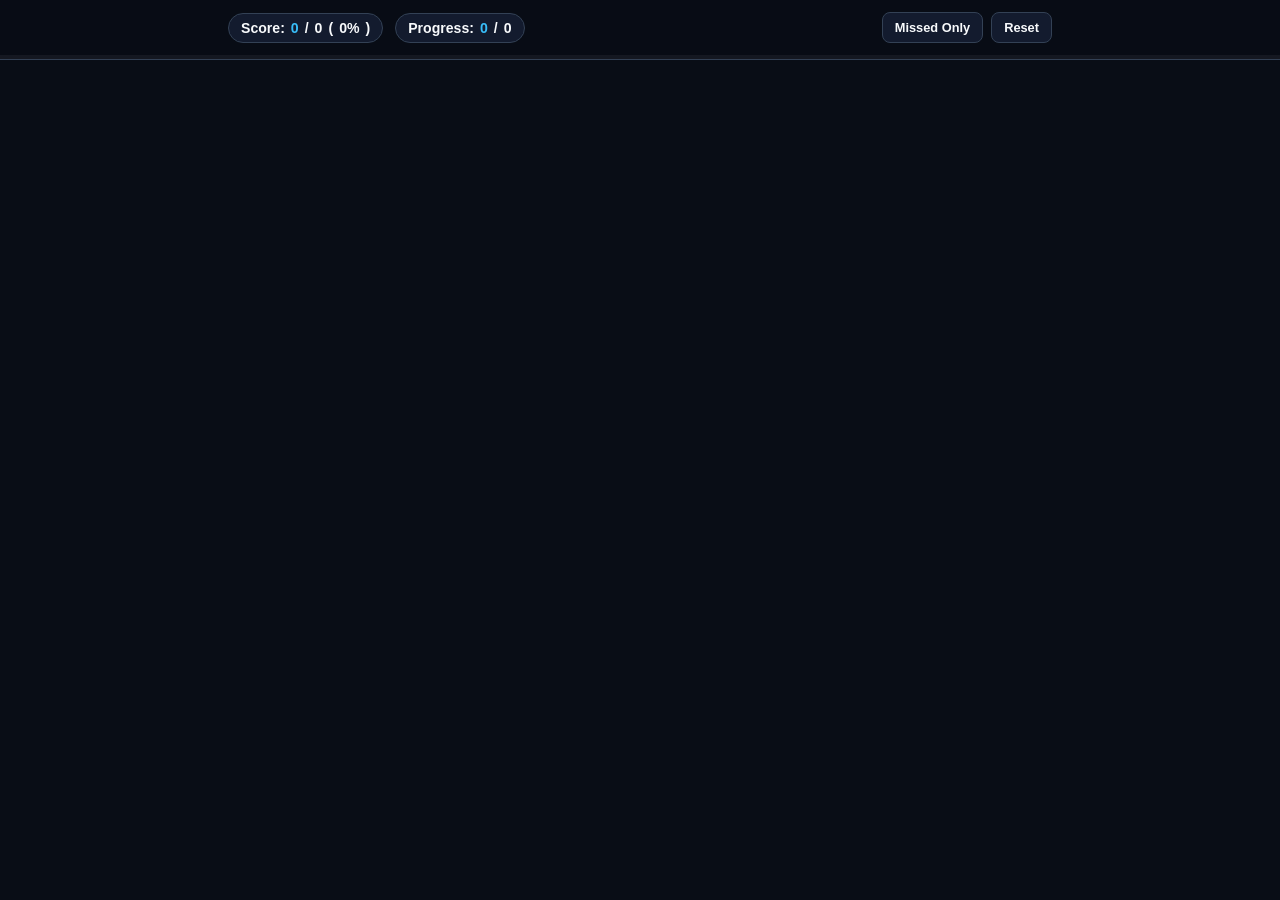
==== index.html @ 22bbb25d "Rename ClaudeArchF.html to index.html" ====
<!DOCTYPE html>
<html lang="en">
<head>
  <meta charset="UTF-8" />
  <meta name="viewport" content="width=device-width, initial-scale=1.0, maximum-scale=1.0, user-scalable=no" />
  <title>Salesforce Certified Platform Developer II - Practice Assessment</title>
  <style>
    :root {
      --bg-main: #090d16;
      --bg-card: #131b2e;
      --bg-card-hover: #17223b;
      --border-color: #334155;
      --text-main: #f8fafc;
      --text-muted: #94a3b8;
      --brand: #38bdf8;
      --brand-glow: rgba(56, 189, 248, 0.2);
      --success: #10b981;
      --success-bg: rgba(16, 185, 129, 0.15);
      --error: #f43f5e;
      --error-bg: rgba(244, 63, 94, 0.15);
      --code-bg: #0b1120;
      --hud-bg: rgba(9, 13, 22, 0.88);
    }

    * {
      box-sizing: border-box;
      margin: 0;
      padding: 0;
      font-family: -apple-system, BlinkMacSystemFont, "Segoe UI", Roboto, Helvetica, Arial, sans-serif;
      -webkit-tap-highlight-color: transparent;
    }

    body {
      background-color: var(--bg-main);
      color: var(--text-main);
      padding-top: 86px;
      padding-bottom: 60px;
      min-height: 100vh;
      display: flex;
      flex-direction: column;
      align-items: center;
    }

    /* Sticky HUD Header */
    .hud-header {
      position: fixed;
      top: 0;
      left: 0;
      width: 100%;
      background: var(--hud-bg);
      backdrop-filter: blur(14px);
      -webkit-backdrop-filter: blur(14px);
      border-bottom: 1px solid var(--border-color);
      z-index: 1000;
      display: flex;
      flex-direction: column;
      align-items: center;
    }

    .hud-container {
      width: 100%;
      max-width: 860px;
      padding: 12px 18px;
      display: flex;
      justify-content: space-between;
      align-items: center;
      gap: 12px;
    }

    .hud-stats {
      display: flex;
      align-items: center;
      gap: 12px;
      font-size: 0.88rem;
      font-weight: 600;
    }

    .hud-pill {
      background: var(--bg-card);
      border: 1px solid var(--border-color);
      padding: 6px 12px;
      border-radius: 20px;
      display: inline-flex;
      align-items: center;
      gap: 6px;
    }

    .hud-pill span.num {
      color: var(--brand);
    }

    .hud-actions {
      display: flex;
      align-items: center;
      gap: 8px;
    }

    .btn-hud {
      background: var(--bg-card);
      color: var(--text-main);
      border: 1px solid var(--border-color);
      border-radius: 8px;
      padding: 7px 12px;
      font-size: 0.8rem;
      font-weight: 600;
      cursor: pointer;
      transition: all 0.2s ease;
    }

    .btn-hud:hover {
      border-color: var(--brand);
      color: var(--brand);
    }

    .btn-hud.active {
      background: var(--brand);
      color: #090d16;
      border-color: var(--brand);
    }

    .progress-bar-container {
      width: 100%;
      height: 4px;
      background: rgba(255, 255, 255, 0.05);
    }

    .progress-bar {
      height: 100%;
      width: 0%;
      background: linear-gradient(90deg, var(--brand), var(--success));
      transition: width 0.3s ease;
    }

    /* Container */
    .quiz-container {
      width: 100%;
      max-width: 860px;
      padding: 0 16px;
      display: flex;
      flex-direction: column;
      gap: 20px;
      margin-top: 10px;
    }

    /* Cards */
    .question-card {
      background-color: var(--bg-card);
      border: 1px solid var(--border-color);
      border-radius: 12px;
      padding: 22px;
      display: flex;
      flex-direction: column;
      gap: 16px;
      transition: border-color 0.2s ease;
    }

    .question-card.answered {
      border-color: #23354d;
    }

    .card-header {
      display: flex;
      justify-content: space-between;
      align-items: baseline;
      border-bottom: 1px solid rgba(255, 255, 255, 0.06);
      padding-bottom: 10px;
    }

    .card-title {
      font-size: 1.05rem;
      font-weight: 700;
      color: var(--brand);
    }

    .badge-kind {
      font-size: 0.72rem;
      font-weight: 700;
      text-transform: uppercase;
      letter-spacing: 0.5px;
      padding: 3px 8px;
      border-radius: 4px;
      background: rgba(56, 189, 248, 0.1);
      color: var(--brand);
      border: 1px solid rgba(56, 189, 248, 0.25);
    }

    .question-text {
      font-size: 0.95rem;
      line-height: 1.6;
      color: var(--text-main);
      white-space: pre-wrap;
    }

    .options-group {
      display: flex;
      flex-direction: column;
      gap: 10px;
    }

    .option-btn {
      min-height: 52px;
      padding: 13px 16px;
      border-radius: 8px;
      border: 1px solid var(--border-color);
      background: #0f1626;
      color: var(--text-main);
      display: flex;
      align-items: flex-start;
      gap: 12px;
      text-align: left;
      font-size: 0.92rem;
      line-height: 1.45;
      cursor: pointer;
      transition: all 0.2s ease;
      user-select: none;
      white-space: pre-wrap;
    }

    .option-btn:hover:not(:disabled) {
      background: var(--bg-card-hover);
      border-color: var(--brand);
    }

    .option-btn .opt-badge {
      display: inline-flex;
      align-items: center;
      justify-content: center;
      min-width: 26px;
      height: 26px;
      border-radius: 6px;
      background: rgba(255, 255, 255, 0.08);
      font-size: 0.82rem;
      font-weight: 700;
      color: var(--text-muted);
      flex-shrink: 0;
    }

    .option-btn .opt-text {
      flex-grow: 1;
    }

    .option-btn.correct {
      background: var(--success-bg) !important;
      border-color: var(--success) !important;
      color: #ecfdf5 !important;
    }
    .option-btn.correct .opt-badge {
      background: var(--success) !important;
      color: #042f2e !important;
    }

    .option-btn.incorrect {
      background: var(--error-bg) !important;
      border-color: var(--error) !important;
      color: #fff1f2 !important;
    }
    .option-btn.incorrect .opt-badge {
      background: var(--error) !important;
      color: #4c0519 !important;
    }

    .option-btn:disabled {
      cursor: default;
    }

    .explanation-box {
      display: none;
      background: rgba(15, 23, 42, 0.7);
      border-left: 4px solid var(--brand);
      padding: 14px 16px;
      border-radius: 0 8px 8px 0;
      font-size: 0.88rem;
      line-height: 1.5;
      color: #cbd5e1;
      animation: fadeIn 0.25s ease-in-out;
    }

    .explanation-box strong {
      color: var(--brand);
      display: block;
      margin-bottom: 4px;
      font-size: 0.82rem;
      text-transform: uppercase;
      letter-spacing: 0.5px;
    }

    @keyframes fadeIn {
      from { opacity: 0; transform: translateY(-4px); }
      to { opacity: 1; transform: translateY(0); }
    }

    .btn-multi-submit {
      align-self: flex-start;
      margin-top: 4px;
      background: var(--brand);
      color: #090d16;
      font-weight: 700;
      border: none;
      padding: 10px 18px;
      border-radius: 6px;
      cursor: pointer;
      transition: opacity 0.2s ease;
    }
    .btn-multi-submit:disabled {
      opacity: 0.4;
      cursor: not-allowed;
    }

    /* Modal */
    .modal-overlay {
      position: fixed;
      inset: 0;
      background: rgba(0, 0, 0, 0.85);
      backdrop-filter: blur(8px);
      display: none;
      align-items: center;
      justify-content: center;
      padding: 16px;
      z-index: 2000;
    }
    .modal-overlay.active {
      display: flex;
    }

    .modal-box {
      background: var(--bg-card);
      border: 1px solid var(--border-color);
      border-radius: 16px;
      padding: 32px 28px;
      max-width: 480px;
      width: 100%;
      text-align: center;
      display: flex;
      flex-direction: column;
      align-items: center;
      gap: 16px;
    }

    .score-circle {
      width: 110px;
      height: 110px;
      border-radius: 50%;
      border: 4px solid var(--brand);
      display: flex;
      flex-direction: column;
      align-items: center;
      justify-content: center;
      font-size: 1.8rem;
      font-weight: 800;
      color: var(--text-main);
    }
    .score-circle small {
      font-size: 0.8rem;
      color: var(--text-muted);
    }

    .modal-actions {
      display: flex;
      gap: 12px;
      width: 100%;
      margin-top: 10px;
    }
    .btn-primary {
      flex: 1;
      padding: 12px;
      background: var(--brand);
      color: #090d16;
      font-weight: 700;
      border-radius: 8px;
      border: none;
      cursor: pointer;
    }
    .btn-secondary {
      flex: 1;
      padding: 12px;
      background: #0f172a;
      color: var(--text-main);
      border: 1px solid var(--border-color);
      font-weight: 600;
      border-radius: 8px;
      cursor: pointer;
    }
  </style>
</head>
<body>

  <header class="hud-header">
    <div class="hud-container">
      <div class="hud-stats">
        <div class="hud-pill">Score: <span id="hud-score" class="num">0</span> / <span id="hud-attempted">0</span> (<span id="hud-pct">0%</span>)</div>
        <div class="hud-pill">Progress: <span id="hud-answered" class="num">0</span> / <span id="hud-total">0</span></div>
      </div>
      <div class="hud-actions">
        <button class="btn-hud" id="btn-filter-missed">Missed Only</button>
        <button class="btn-hud" id="btn-reset">Reset</button>
      </div>
    </div>
    <div class="progress-bar-container">
      <div class="progress-bar" id="hud-progress-bar"></div>
    </div>
  </header>

  <main class="quiz-container" id="quiz-mount"></main>

  <div class="modal-overlay" id="scorecard-modal">
    <div class="modal-box">
      <h2 style="font-size: 1.4rem;">Assessment Completed!</h2>
      <div class="score-circle">
        <span id="modal-score-pct">0%</span>
        <small id="modal-score-ratio">0/0</small>
      </div>
      <p id="modal-feedback" style="color: var(--text-muted); font-size: 0.95rem;"></p>
      <div class="modal-actions">
        <button class="btn-secondary" id="modal-btn-review">Review Missed</button>
        <button class="btn-primary" id="modal-btn-restart">Restart All</button>
      </div>
    </div>
  </div>

  <script>
    const quizData = [
      {
    num: 1,
    kind: "single",
    q: "After the web search agent and document analysis agent complete their tasks, the coordinator invokes the synthesis agent. However, the synthesis agent responds that it cannot complete the task because no research findings were provided. What is the most likely cause of this issue?[cite: 1]",
    options: {
      A: "The synthesis agent needs tools that can fetch results directly from the other agents' conversation histories.",
      B: "The synthesis agent's context window is not large enough to hold the combined outputs from both previous agents.",
      C: "The subagents need to share a single API connection to enable automatic context sharing between invocations.",
      D: "The coordinator did not include the outputs from the previous agents in the synthesis agent's prompt."
    },
    answer: ["D"],
    explanation: "The synthesis agent requires the actual output data from prior agents to perform its task. If the coordinator fails to include these outputs in the prompt, the synthesis agent will have no data to synthesize[cite: 1]."
  },
  {
    num: 2,
    kind: "single",
    q: "When researching \"renewable energy adoption,\" the web search agent returns recent statistics (2024: 35% adoption) while the document analysis agent extracts data from internal reports (2022: 18% adoption). The synthesis agent incorrectly flags these as contradictory sources rather than recognizing the data shows growth over time. What change would best enable the synthesis agent to correctly interpret such temporal differences?[cite: 2]",
    options: {
      A: "Require subagents to include publication or data collection dates in their structured outputs.",
      B: "Instruct the synthesis agent to always treat the most recent data as authoritative and place older findings in a separate historical appendix.",
      C: "Add a conflict resolution agent that automatically discards older data when newer data exists for the same metric.",
      D: "Configure the web search agent to only return results from the past 6 months"
    },
    answer: ["A"],
    explanation: "Providing explicit temporal data (publication or collection dates) allows the synthesis agent to correctly order findings chronologically rather than viewing them as contradictions[cite: 2]."
  },
  {
    num: 3,
    kind: "single",
    q: "Users report that final reports sometimes lack depth on specific subtopics. Investigation shows that the document analysis agent frequently identifies gaps-for instance, noting \"the retrieved sources discuss API authentication but lack details on token refresh patterns\"-but under the current strict pipeline, this insight isn't actionable since search has already completed. What is the most effective architectural change?[cite: 3]",
    options: {
      A: "Have the analysis agent report specific gaps to the coordinator, which triggers targeted searches and re-invokes analysis until sufficient.",
      B: "Add a research planning agent before the search phase that decomposes topics into specific sub-questions.",
      C: "Have the synthesis agent attach confidence scores to each section and flag areas with insufficient coverage for manual review.",
      D: "Have the coordinator review analysis output for gap indicators and re-invoke search with gap-informed queries when gaps are detected."
    },
    answer: ["A"],
    explanation: "This introduces a dynamic, agentic loop (or reflection pattern) into the workflow. Instead of a rigid, linear pipeline, allowing the system to iteratively fill gaps[cite: 3]."
  },
  {
    num: 4,
    kind: "single",
    q: "Your multi-agent research pipeline crashed after processing 12 of 28 documents. The web search agent had identified relevant sources, the document analyzer had partially complete and the synthesizer had begun pattern identification. You need to resume processing without repeating work or losing fidelity of prior findings. What state management approach balance information fidelity with context efficiency when restoring agent state?[cite: 4]",
    options: {
      A: "Have each agent persist a structured export to a known location. On resume, the coordinator loads the manifest and injects relevant state into agent prompts.",
      B: "Persist the coordinator's conversation log containing all task delegations and responses, providing this to agents when resuming.",
      C: "Have each agent maintain its own persistent state file and reload it independently at the start of each session.",
      D: "Index all agent outputs in a shared vector store. When resuming each agent queries the store using semantic search to retrieve relevant prior findings."
    },
    answer: ["A"],
    explanation: "Persistent structured exports allow precise state restoration and context injection without relying on bloated raw conversation logs[cite: 4]."
  },
  {
    num: 5,
    kind: "single",
    q: "The synthesis agent completes its initial pass but flags that three key research questions remain unanswered because the web search and document analysis agents didn't find relevant information on those specific subtopics. The coordinator currently proceeds directly to report generation, producing reports with incomplete coverage. What change would most effectively improve research completeness?[cite: 5]",
    options: {
      A: "Have the coordinator evaluate synthesis output for gaps, then re-delegate to web search and document analysis with targeted queries before invoking synthesis again.",
      B: "Increase the initial breadth of queries sent to web search and document analysis to reduce the probability of missing relevant information.",
      C: "Have the report generation agent note which research questions couldn't be answered, so users understand the limitations of the final output.",
      D: "Give the synthesis agent direct access to web search tools so it can autonomously fill knowledge gaps without returning control to the coordinator."
    },
    answer: ["A"],
    explanation: "Implementing an evaluation-and-re-delegation loop ensures missing information is actively hunted down before finalizing the report[cite: 5]."
  },
  {
    num: 6,
    kind: "single",
    q: "When analyzing complex legal cases that cite multiple precedents, the document analysis subagent processes each sequentially. A landmark case citing 12 precedents takes over 3 minutes to analyze completely. What's the most effective way to reduce this latency while preserving the coordinator's ability to monitor and debug the system?[cite: 6]",
    options: {
      A: "Enable the document analysis subagent to spawn its own specialized subagents dynamically when it encounters cases with many citations",
      B: "Implement a message queue where precedent analysis tasks are processed asynchronously by a pool of worker agents",
      C: "Create a recursive agent hierarchy where analysis agents subdivide work among child agents until reading single-precedent granularity",
      D: "Have the coordinator spawn parallel document analysis subagents, each handling a subset of precedents, then aggregate results before synthesis"
    },
    answer: ["D"],
    explanation: "Parallelizing tasks across subagents drastically cuts down processing time while keeping the coordinator directly in control of the workflow[cite: 6]."
  },
  {
    num: 7,
    kind: "single",
    q: "Introduction monitoring shows the research phase takes longer than expected. Analysis reveals the coordinator invokes the web search subagent, waits for its response, then invokes the document analysis subagent and waits again. These tasks are independent - neither requires the other's output. How should you modify the system to run these subagents concurrently?[cite: 7]",
    options: {
      A: "Switch both subagents to use a Haiku tier model instead of to reduce their individual execution time.",
      B: "Create an async orchestration layer outside the agent that spawns parallel threads, each running a separate coordinator subagent pair, then aggregates results.",
      C: "Add detailed instructions to the coordinator's system prompt explaining the performance benefits of parallel execution and requesting it invoke both subagents at the same",
      D: "Structure the coordinator to emit both Task tool calls (for web search and document analysis) in a single response message rather than across separate conversation turns."
    },
    answer: ["D"],
    explanation: "Emitting multiple tool calls in a single model generation turn enables the underlying execution framework to run them in parallel[cite: 7]."
  },
  {
    num: 8,
    kind: "single",
    q: "Production reviews reveal inconsistent handling of uncertainty in final reports. Sometimes conflicting subagent findings are synthesized into a single confident statement or reports over-hedge with excessive qualifications. When the web search agent returns one estimate and the document analysis agent returns another with confidence intervals, the coordinator either picks one arbitrarily or produces vague statements. What systematic approach best addresses this?[cite: 8]",
    options: {
      A: "Configure subagents to only report findings meeting a high confidence threshold, filtering uncertain information before it reaches the coordinator.",
      B: "Add a verification subagent that cross-references findings across sources, only passing claims to synthesis that are corroborated by at least two independent sources.",
      C: "Instruct the synthesis agent to structure reports with explicit sections distinguishing well-established findings from contested ones, preserving original source characterization and methodological context.",
      D: "Implement a confidence calibration layer that normalizes subagent uncertainty expressions to standardized probability scores (0.0-1.0), then weight-average findings by their calculated reliability scores to produce a statistically grounded synthesis."
    },
    answer: ["C"],
    explanation: "Clearly delineating established facts from contested data maintains appropriate nuance and preserves source credibility without arbitrary averaging[cite: 8]."
  },
  {
    num: 9,
    kind: "single",
    q: "A user is expanding the research system beyond its single web search agent by adding specialized data sources (financial API agent, news monitoring agent, patent analysis agent). Currently, the synthesis agent converts everything to bullet points, causing financial comparisons to lose tabular clarity and news summaries to lose narrative flow. What change would most improve briefing quality?[cite: 9]",
    options: {
      A: "Update the synthesis agent to render each content type appropriately-financial data as tables, news as prose, and technical lists as structured points.",
      B: "Add a format conversion layer between subagents and synthesis that transforms all outputs to a common intermediate representation (such as Markdown) to facilitate more flexible rendering.",
      C: "Standardize all subagent outputs to JSON with fields for every data type to ensure programmatic consistency across the pipeline.",
      D: "Standardize all subagent outputs to prose summaries with a uniform character to maintain a consistent executive voice regardless of the source material."
    },
    answer: ["A"],
    explanation: "Matching the output rendering format to the nature of the underlying data source preserves clarity and readability[cite: 9]."
  },
  {
    num: 10,
    kind: "single",
    q: "The coordinator agent has AgentDefinitions configured for all four specialized subagents, each with appropriate descriptions, prompts, and tool restrictions. During testing, you notice the coordinator correctly reasons about when to delegate-it generates messages like \"I'll ask the web search agent to find sources on this topic\"-but no subagent execution ever occurs. The coordinator then proceeds as if the delegation happened and continues with incomplete information. Logs show no errors. What is the most likely cause?[cite: 10]",
    options: {
      A: "Subagent context isolation means task descriptions from the coordinator don't automatically reach subagents; you need to configure explicit context forwarding in Claude AgentOptions.",
      B: "The coordinator's max_tokens setting is too low, causing the Task tool invocation to be truncated before the subagent type parameter can be specified.",
      C: "The coordinator's allowed Tools configuration doesn't include \"Task\", so while it can reason about delegation, it cannot invoke the tool required to spawn subagents.",
      D: "The Agent Definitions are configured correctly, but the coordinator's system prompt doesn't explicitly list the available subagent types, preventing the model from knowing they can be invoked."
    },
    answer: ["C"],
    explanation: "If the tool required for delegation (e.g., the Task tool) is missing from the allowed tools list, the model can talk about delegating, but execution will fail silently or stall[cite: 10]."
  },
  {
    num: 11,
    kind: "single",
    q: "In production, final reports frequently contain claims without proper source attribution. Investigation shows that while the web search and document analysis agents correctly attach citations to their outputs, the synthesis agent loses track of which sources support which conclusions when combining findings. What's the most effective architectural change?[cite: 11]",
    options: {
      A: "Add a verification step where the report generator uses semantic similarity matching against original sources to reconstruct which claims came from which documents.",
      B: "Have the coordinator inject source identifier prefixes into text before each handoff, then parse these prefixes at report generation to reconstruct citations.",
      C: "Maintain complete transcripts of all subagent interactions and add a citation-resolution agent to analyze logs and determine attributions before report generation.",
      D: "Require all subagents to output structured claim-source mappings that the synthesis agent must preserve and merge when combining findings from multiple sources."
    },
    answer: ["D"],
    explanation: "Enforcing structured claim-source mappings ensures citation tracking persists reliably through aggregation and synthesis[cite: 11]."
  },
  {
    num: 12,
    kind: "single",
    q: "After the web search and document analysis subagents complete their tasks, the coordinator needs to spawn the synthesis subagent to synthesize the findings. What is the correct approach for providing the synthesis subagent with the information it needs?[cite: 12]",
    options: {
      A: "Provide the subagent with tool definitions that allow it to request outputs from other subagents via callbacks",
      B: "Include the complete findings from both subagents directly in the synthesis subagent's prompt",
      C: "Pass reference identifiers and configure the subagent with read access to a shared memory store where other subagents deposited their results",
      D: "Spawn the subagent with only a brief task description, relying on automatic context inheritance from the coordinator"
    },
    answer: ["C"],
    explanation: "Passing references to a shared memory store scales efficiently without overflowing context windows or tightly coupling agents[cite: 12]."
  },
  {
    num: 13,
    kind: "single",
    q: "The web search agent has gathered several relevant sources for a research topic. The document analysis agent now needs to examine these sources. How does information flow between these two specialized subagents?[cite: 13]",
    options: {
      A: "The coordinator agent receives the web search agent's output and includes relevant findings in the prompt when invoking the document analysis agent.",
      B: "The agents communicate through an event-driven message queue, with the document analysis agent subscribing to web search completion events.",
      C: "The web search agent directly invokes the document analysis agent, using the discovered sources as parameters.",
      D: "Both agents access a shared memory store where the web search agent writes findings and the document analysis agent reads them."
    },
    answer: ["A"],
    explanation: "This follows the standard orchestration pattern where the coordinator manages all data flow, explicitly passing outputs between subagents[cite: 13]."
  },
  {
    num: 14,
    kind: "single",
    q: "After the web search agent finds 25 sources (120K tokens), the document analysis agent extracts insights (15K tokens), and the synthesis agent produces a draft (3K tokens), the coordinator must pass context to the report generation agent for the final output with proper source citations. What context-passing strategy provides the best balance of completeness and efficiency?[cite: 14]",
    options: {
      A: "Pass only the synthesis draft and have a separate post-processing pipeline match claims to sources and insert citations after the report is generated.",
      B: "Pass the full accumulated context from all prior agents.",
      C: "Pass the synthesis draft along with a structured source index that maps key claims to their source URLs and relevant excerpts.",
      D: "Pass a condensed summary of all prior stages that preserves the main findings and attributes them to sources by name only."
    },
    answer: ["C"],
    explanation: "This provides precise citation mapping and context without flooding the model with raw, unsummarized text from earlier stages[cite: 14]."
  },
  {
    num: 15,
    kind: "single",
    q: "Your search products tool queries an external catalog API that returns paginated results (50 items per request). Production logs show queries frequently match 200+ products, and the design that auto-fetches all pages causes 15-20 second delays. How should you redesign the pagination handling?[cite: 15]",
    options: {
      A: "Create separate search products and fetch more results tools for pagination.",
      B: "Implement server-side relevance ranking and return only the top 50 most relevant items.",
      C: "Add a max pages parameter (default: 2) that controls how many pages are fetched internally",
      D: "Return the first page with total match count and cursor for additional pages."
    },
    answer: ["D"],
    explanation: "Cursors and match counts allow efficient, on-demand pagination without heavy auto-fetching delays[cite: 15]."
  },
  {
    num: 16,
    kind: "single",
    q: "Your search Flights tool calls an external airline API that occasionally returns a 503 Service Unavailable error. What is the most effective way to handle this error in your tool implementation?[cite: 16]",
    options: {
      A: "Return an empty flight list as if the search succeeded but found no matching flights.",
      B: "Log the error internally and return an empty response, letting the model continue without the flight data.",
      C: "Return an error message in the tool result explaining the service is temporarily unavailable.",
      D: "Automatically retry the request up to five times with exponential backoff before returning results to the agent."
    },
    answer: ["D"],
    explanation: "Handling transient failures via retry logic with exponential backoff shields the agent from temporary infrastructure hiccups[cite: 16]."
  },
  {
    num: 17,
    kind: "single",
    q: "Your MCP server implements a check_availability tool that queries an external calendar API. During testing, you encounter three error conditions: (1) malformed request missing user email, (2) 404 because user doesn't exist, (3) 503 service unavailable. How should each error be reported according to MCP's error handling design?[cite: 17]",
    options: {
      A: "Report all three as tool results with isError: true",
      B: "Report errors 1 and 2 as JSON-RPC protocol errors, report error 3 as a tool result with isError: true",
      C: "Report error 1 as a JSON-RPC protocol error, report errors 2 and 3 as tool results with isError: true",
      D: "Report all three as JSON-RPC protocol errors."
    },
    answer: ["C"],
    explanation: "Malformed syntax/parameters represent protocol-level failures, while valid calls resulting in server errors or resource misses are handled at the tool outcome level (`isError: true`)[cite: 17]."
  },
  {
    num: 18,
    kind: "single",
    q: "Your documents search tool returns results as plain text. You want the agent to perform multi-step workflows involving document selection. What return format would best enable these multi-step workflows?[cite: 18]",
    options: {
      A: "URLs that users can click to open the document in their browser.",
      B: "Structured data containing document IDs and metadata for each result",
      C: "A JSON array of document titles extracted from the search results.",
      D: "More detailed human-readable descriptions including the size and authors."
    },
    answer: ["B"],
    explanation: "Structured IDs and metadata give agents clean references required to execute precise multi-step workflows[cite: 18]."
  },
  {
    num: 19,
    kind: "single",
    q: "Your agent has access to 50+ specialized API connectors for different external services. As the connector library grew, tool selection accuracy dropped. You design a search_connectors tool that finds matching connectors, but agents frequently skip searching and call connectors directly, or pick wrong ones from filtered results. How should you design the tool composition pattern?[cite: 19]",
    options: {
      A: "Design connectors with built-in compatibility validation that return descriptive errors for mismatched requests.",
      B: "Design a find_and_execute(description, params) composite tool that searches and immediately executes the best matching connector.",
      C: "Enhance all connector descriptions with detailed usage samples, edge cases, and input requirements. Add few-shot examples showing the correct search-then-use workflow.",
      D: "Design search_connectors to dynamically add matched connectors to the agent's available tools. Connectors start unavailable and persist once discovered."
    },
    answer: ["D"],
    explanation: "Keeping the active tool set small through dynamic provisioning prevents selection confusion while maintaining access to a large library[cite: 19]."
  },
  {
    num: 20,
    kind: "single",
    q: "Your publish article tool calls an external CMS API that occasionally returns transient errors (timeouts, 503s) and non-transient errors (403 permission denied, 422 validation failure). Currently, every error is returned directly, leading the agent to retry non-transient errors. How should you partition error-handling responsibility?[cite: 20]",
    options: {
      A: "Handle all errors inside the tool: Implement retries with exponential backoff for every error type, and only surface a failure after fixed attempts.",
      B: "Handle transient errors (timeouts, 503s) with automatic retries inside the tool implementation, and surface non-transient errors (permission denied, validation failures) to the agent with descriptive messages so it can take corrective action.",
      C: "Surface all errors to the agent immediately with detailed context, and let the agent decide which errors to retry and how many times.",
      D: "Implement a universal error handler that catches all exceptions and returns a generic \"tool unavailable\" message."
    },
    answer: ["B"],
    explanation: "Transient errors should be managed transparently via retries, whereas permanent errors need clear messaging so the agent can course-correct[cite: 20]."
  },
  {
    num: 21,
    kind: "single",
    q: "Your remove_team_member tool uses a dry_run boolean parameter for previewing impacts before execution. Production monitoring shows the agent bypasses the preview step in 15% of calls by calling with dry_run=false directly. What is the most reliable approach?[cite: 21]",
    options: {
      A: "Add server-side validation that permits dry_run false only when a dry_run=true call with identical parameters occurred within the past 60 seconds.",
      B: "Replace with two tools: preview_remove_member returns impact details and a single-use confirmation token; execute_remove_member requires that token, binding execution to the specific previewed action.",
      C: "Annotate the tool as requiring confirmation and configure the orchestration layer to prompt the user for approval before forwarding any calls to annotated tools",
      D: "Add detailed instructions and few-shot examples to the tool description requiring the agent to always call with dry_run true first."
    },
    answer: ["B"],
    explanation: "Token-binding enforces a strict preview-then-execute flow that cannot be bypassed via parameter manipulation[cite: 21]."
  },
  {
    num: 22,
    kind: "single",
    q: "Your expense reimbursement agent processes requests using a process reimbursement tool. Company policy requires that reimbursements above $500 must be approved before funds are disbursed. How do you ensure this threshold enforcement is tamper-proof regardless of how the agent is prompted?[cite: 22]",
    options: {
      A: "The process reimbursement tool accepts an approved_by_manager parameter. The system prompt instructs the agent to only set this to true after confirmation.",
      B: "Provide two tools: auto_reimburse (limit $500) and manager_approval. Include system prompt instructions telling the agent to check the amount.",
      C: "The process reimbursement tool accepts amount and details, and internally enforces the threshold; amounts <$500 are auto-disbursed, and amounts >$500 create a pending approval request.",
      D: "Implement the threshold check in a PreToolUse hook that inspects the amount parameter before execution."
    },
    answer: ["C"],
    explanation: "Putting security and business logic directly inside the tool implementation makes the rule tamper-proof against model bypass or prompt injection[cite: 22]."
  },
  {
    num: 23,
    kind: "single",
    q: "Your order management system requires tools for three distinct operations: issuing refunds, canceling orders, and reshipping. Each shares an order_id parameter but has different additional requirements, leading the agent to frequently omit or include irrelevant parameters. What design change will most effectively improve parameter accuracy?[cite: 23]",
    options: {
      A: "Split into three separate tools (e.g., issue refund, cancel_order, reship_order), each defining only the parameters required for that specific operation.",
      B: "Keep one unified tool with all parameters marked optional, but add few-shot examples in the system prompt showing correct parameter combinations.",
      C: "Keep one unified tool but add JSON Schema if-then-else conditionals to enforce that parameters are required only when operation type matches.",
      D: "Keep one unified tool with a nested operation object parameter whose internal structure varies by operation type."
    },
    answer: ["A"],
    explanation: "Dedicated tools remove schema ambiguity, ensuring the model only sees and provides relevant parameters for a specific intent[cite: 23]."
  },
  {
    num: 24,
    kind: "single",
    q: "Your portfolio value tool returns the total value of a user's investment portfolio. You're deciding between returning a structured JSON object versus returning a formatted text string. What is the primary advantage of structured output?[cite: 24]",
    options: {
      A: "Structured JSON consumes significantly fewer tokens than natural language, substantially reducing API costs.",
      B: "The agent can reliably extract specific values without parsing free form text, reducing errors in subsequent operations",
      C: "Structured JSON is processed deterministically by the model, significantly improving accuracy when extracting values.",
      D: "JSON schemas automatically validate that the underlying API returned correct data before the agent processes it."
    },
    answer: ["B"],
    explanation: "Explicit schema fields provide predictable boundaries, making downstream data parsing clean and reliable[cite: 24]."
  },
  {
    num: 25,
    kind: "single",
    q: "Your scheduling agent uses get_available_slots to retrieve open appointment times, then book_appointment to reserve a slot. 15% of bookings fail with \"slot no longer available\" because another user booked it in between. How should you redesign these tools?[cite: 25]",
    options: {
      A: "Modify book_appointment to return detailed failure information including alternative slots, enabling the agent to retry.",
      B: "Keep both tools but add retry logic to the agent's system prompt instructing it to call availability again if booking fails.",
      C: "Add a hold_slot tool that creates a 60-second temporary reservation between checking availability and booking.",
      D: "Combine both tools into a single find_and_book_appointment that atomically checks availability and books."
    },
    answer: ["D"],
    explanation: "Atomicity eliminates the gap between checking and booking, resolving race conditions[cite: 25]."
  },
  {
    num: 26,
    kind: "single",
    q: "Your log workout tool accepts exercise_type, value, and measurement. The agent frequently passes mismatched combinations (e.g., \"reps\" for running or \"miles\" for bench press). Exercises divide into cardio and strength. What approach would most effectively reduce these errors?[cite: 26]",
    options: {
      A: "Implement server-side validation returning descriptive errors for invalid combinations, allowing the agent to retry.",
      B: "Add enum constraints on measurement limiting values to \"minutes\", \"miles\", \"reps\", or \"sets\".",
      C: "Add explicit examples to the tool description showing valid combinations for each exercise category.",
      D: "Split into log_cardio_workout and log_strength_workout with specific parameters for each."
    },
    answer: ["D"],
    explanation: "Splitting tools by category structurally enforces correct parameters and eliminates invalid combinations[cite: 26]."
  },
  {
    num: 27,
    kind: "single",
    q: "Your MCP server includes archive_file and delete_file tools. Production logs show the agent calls delete when users ask to remove old backups, but policy requires archiving. Both tools currently have minimal descriptions. Which change most directly improves tool selection?[cite: 27]",
    options: {
      A: "Add a confirmation step that requires users to type \"CONFIRM DELETE\" before delete_file executes.",
      B: "Implement server-side validation that rejects delete_file calls for files tagged as backups, returning an error message.",
      C: "Expand tool descriptions to clarify use cases, adding guidance like \"Do not use for backup files\" to delete_file.",
      D: "Add few-shot examples to the system prompt demonstrating that requests involving \"backup\" should use archive_file."
    },
    answer: ["C"],
    explanation: "Detailed descriptions directly shape the model's tool selection reasoning and prevent misuse[cite: 27]."
  },
  {
    num: 28,
    kind: "single",
    q: "Your CRM agent's delete_contact tool handles requests like \"delete duplicate entry for Acme Corp.\" The database contains similarly named records, resulting in mistaken deletions, while multi-step confirmations add too much friction. Which approach most effectively reduces the error rate while maintaining efficiency?[cite: 28]",
    options: {
      A: "Present matched records with differentiating fields and require single-click confirmation of the intended target before executing deletion.",
      B: "Require users to supply the exact record ID from the CRM interface rather than natural language references.",
      C: "Deploy automated duplicate detection that identifies and merges probable duplicates.",
      D: "Implement soft-delete with a 30-day recovery window so users can undo mistakes."
    },
    answer: ["A"],
    explanation: "Displaying differentiating metadata resolves ambiguity while keeping the workflow streamlined[cite: 28]."
  },
  {
    num: 29,
    kind: "single",
    q: "After implementing tool use with strict schema definitions, JSON syntax errors are eliminated, but 5% of extractions still have valid JSON with empty arrays or null values for required fields because source documents use varied formatting. What's the most effective way to address these failures?[cite: 29]",
    options: {
      A: "Modify your schema to make citations and methodology optional, and flag incomplete records for manual review.",
      B: "Build a regex-based post-processing layer that scans source documents for citation patterns.",
      C: "Add few-shot examples demonstrating extractions from documents with varied structures—showing how to identify citations and methodology across varied formats.",
      D: "Implement retry logic that re-sends requests when validation detects empty required fields."
    },
    answer: ["C"],
    explanation: "Few-shot examples teach the model how to locate and extract information from diverse structural layouts[cite: 29]."
  },
  {
    num: 30,
    kind: "single",
    q: "Product review extraction reveals two issues with brief or sarcastic reviews: Claude fabricates pros/cons when not explicitly stated, and picks sentiment arbitrarily. What modification best addresses both issues?[cite: 30]",
    options: {
      A: "Make pros and cons optional fields, and add \"neutral\" and \"unclear\" to the sentiment enum",
      B: "Allow empty arrays for pros/cons as valid output, and add \"unclear\" as the sentiment enum",
      C: "Add an extraction_confidence field (0.0-1.0) for each value, and filter outputs where confidence falls below a threshold.",
      D: "Allow null values for pros/cons, and add \"unclear\" to the sentiment enum"
    },
    answer: ["B"],
    explanation: "Allowing empty arrays stops hallucinations when data is missing, and an \"unclear\" enum handles ambiguous or sarcastic feedback appropriately[cite: 30]."
  },
  {
    num: 31,
    kind: "single",
    q: "Your extraction system implements automatic retries with error feedback appended to the prompt. For which failure pattern would additional retries be LEAST effective?[cite: 31]",
    options: {
      A: "The model extracts \"et al.\" for co-authors when the full list exists only in an external document not in the input",
      B: "The model extracts citation counts as locale-formatted strings (\"1234\") when the schema requires integers",
      C: "The model extracts dates as ISO 8601 datetime strings when the schema requires only the date portion.",
      D: "The model extracts keywords as a nested object when the schema requires a flat array of strings"
    },
    answer: ["A"],
    explanation: "Retries cannot recover information that is entirely absent from the input context[cite: 31]."
  },
  {
    num: 32,
    kind: "single",
    q: "Your invoice extraction uses strict JSON schemas, but 12% fail semantic validation (e.g., line item amounts don't match totals). What's the most effective approach to reduce manual review volume while improving accuracy?[cite: 32]",
    options: {
      A: "Retry the extraction up to 3 times when validation fails, accepting the first result that passes validation.",
      B: "Implement post-processing logic that automatically corrects common errors, such as recalculating totals.",
      C: "When validation fails, make a follow-up request with the document, extraction, and validation errors for model correction.",
      D: "Add stricter schema constraints with detailed field descriptions to prevent invalid values initially."
    },
    answer: ["C"],
    explanation: "Providing explicit validation error feedback gives the model the context it needs to fix semantic and mathematical inconsistencies[cite: 32]."
  },
  {
    num: 33,
    kind: "single",
    q: "Extracting structured data from 50,000 legacy legal contracts under a two-week deadline shows 82% pass JSON schema on the first attempt, while 18% fail due to diverse issues. Which batch processing strategy is most cost-efficient while meeting the deadline?[cite: 33]",
    options: {
      A: "Split documents into 10 sequential batches of 5,000 each, analyzing results and refining prompts between batches.",
      B: "Submit all 50,000 documents via batch API, then submit failed extractions in successive batches—refining prompts between each batch—until all documents pass.",
      C: "Use the real-time API for all 50,000 documents since the batch API's 24-hour window creates deadline risk.",
      D: "Process 2,000 sample documents via real-time API to refine prompts, then batch process all 50,000 with optimized prompts."
    },
    answer: ["B"],
    explanation: "The Batch API offers maximum cost savings for large volumes, while iterative refinement of failures ensures high ultimate quality[cite: 33]."
  },
  {
    num: 34,
    kind: "single",
    q: "Your extraction pipeline processes contracts that frequently include amendments updating original terms. The model inconsistently extracts one value or the other. What's the most effective approach?[cite: 34]",
    options: {
      A: "Preprocess documents with a classifier that identifies and removes superseded sections before extraction.",
      B: "Implement post-extraction validation using pattern matching to detect amendments and flag extractions for manual review.",
      C: "Redesign the schema so amended fields capture multiple values, each with source location and effective date.",
      D: "Add prompt instructions to always extract the most recent amendment value and ignore superseded terms."
    },
    answer: ["C"],
    explanation: "Capturing multiple values with effective dates preserves historical evolution and amendment timelines[cite: 34]."
  },
  {
    num: 35,
    kind: "single",
    q: "Your system must extract event details from calendar invitations and output JSON strictly conforming to a schema. What approach provides the most reliable schema compliance?[cite: 35]",
    options: {
      A: "Define a tool with your target schema as input parameters and have Claude call it with the extracted data.",
      B: "Pre-fill Claude's response with an opening brace to force JSON output, then complete and parse the response.",
      C: "Append instructions like \"Output only valid JSON matching the schema exactly\" and implement retry logic.",
      D: "Include detailed JSON formatting instructions and target schema in your prompt, then parse Claude's text response."
    },
    answer: ["A"],
    explanation: "Using tool definitions with strict schemas forces rigorous and guaranteed structural compliance[cite: 35]."
  },
  {
    num: 36,
    kind: "single",
    q: "Your schema includes a `skills: string[]` field, but monitoring reveals compound phrase splitting issues, hallucinated skills, and wild array length variations. What is the most effective improvement?[cite: 36]",
    options: {
      A: "Add constraints: \"Extract 10-20 skills maximum, one skill per entry, only explicitly named skills.\"",
      B: "Add post-extraction normalization that maps skills to a canonical taxonomy and deduplicates entries.",
      C: "Enrich the schema to capture extraction metadata.",
      D: "Add few-shot examples demonstrating compound phrase handling, explicit mention criteria, and appropriate entry granularity."
    },
    answer: ["D"],
    explanation: "Few-shot examples clarify ambiguous extraction rules regarding granularity, splitting, and explicit presence[cite: 36]."
  },
  {
    num: 37,
    kind: "single",
    q: "During testing of metadata extraction and enrichment tools (`lookup_citations`, `verify_doi`), Claude sometimes calls enrichment tools first, failing because it lacks the DOI that metadata extraction would provide. How do you ensure correct execution order?[cite: 37]",
    options: {
      A: "Set tool choice to specific tool (`extract_metadata`) and process enrichment requests in subsequent turns after receiving extracted metadata.",
      B: "Set tool choice to \"any\" so Claude must use a tool, combined with system prompt instructions.",
      C: "Set tool choice to specific tool for every API call in the pipeline.",
      D: "Set tool choice to \"auto\" and reorder tool definitions so extract_metadata appears first."
    },
    answer: ["A"],
    explanation: "Forcing the initial tool guarantees necessary parameters (like DOIs) are available before dependent tools are called[cite: 37]."
  },
  {
    num: 38,
    kind: "single",
    q: "Analysis shows extractions with model confidence >90% have 97% accuracy overall. To reduce reviewer workload, you plan to automate high-confidence extractions. Before deploying, what validation step is most critical?[cite: 38]",
    options: {
      A: "Verify that 97% accuracy meets requirements for all downstream systems.",
      B: "Analyze accuracy by document type and field to verify high-confidence extractions perform consistently across all segments.",
      C: "Compare accuracy at different confidence thresholds (85%, 90%, 95%) to find the optimal cutoff.",
      D: "Run a two-week pilot routing 25% of high-confidence extractions directly to downstream systems."
    },
    answer: ["B"],
    explanation: "Segment-level analysis ensures high aggregate confidence isn't masking blind spots in specific document types or fields[cite: 38]."
  },
  {
    num: 39,
    kind: "single",
    q: "Your extraction system uses tool use with a 12-field schema (~2,500 tokens). Processing documents under 150K tokens yields 98% accuracy, but documents between 175-190K tokens drop to 71% accuracy, missing final-third information. What is the most likely cause?[cite: 39]",
    options: {
      A: "Tool definitions consume input context tokens. Combined with prompts and document content, the total approaches the context limit, degrading end-of-document processing.",
      B: "Very long documents exceed the model's effective attention span regardless of context limits.",
      C: "The model distributes attention proportionally across input length.",
      D: "Schemas exceeding 8-10 fields increase decision complexity during parameter generation."
    },
    answer: ["A"],
    explanation: "Large tool definitions combined with extensive document text saturate effective context windows, leading to degradation at the document's end[cite: 39]."
  },
  {
    num: 40,
    kind: "single",
    q: "In 18% of invoice extractions, the sum of line items doesn't match the grand total due to OCR or model errors, causing downstream rejections. What is the most effective approach?[cite: 40]",
    options: {
      A: "Add a \"calculated total\" field where the model sums extracted line items alongside a \"stated_total\" field. Flag records for human review when values differ.",
      B: "Extract line items and totals independently, then use a separate validation model to reconcile discrepancies.",
      C: "Add few-shot examples demonstrating invoices where extracted line items sum correctly.",
      D: "Implement post-processing that automatically adjusts line item amounts proportionally."
    },
    answer: ["A"],
    explanation: "Exposing calculation explicitly enables comparison and catches discrepancies reliably[cite: 40]."
  },
  {
    num: 41,
    kind: "single",
    q: "Your pipeline processes standard monthly reports (archived) and urgent exception reports (alerts within 30 minutes). How should you architect the processing pipeline to minimize costs while meeting latency requirements?[cite: 41]",
    options: {
      A: "Submit all documents to the Batch API with custom IDs, processing urgent ones immediately when results arrive.",
      B: "Submit all documents to the real-time Messages API for consistent processing latency.",
      C: "Queue all documents and submit hourly batches, flagging urgent ones for expedited handling.",
      D: "Route standard reports to the Batch API for cost savings, and route urgent exception reports to the real-time Messages API."
    },
    answer: ["D"],
    explanation: "This balances cost optimization for non-time-sensitive documents with low-latency processing for urgent alerts[cite: 41]."
  },
  {
    num: 42,
    kind: "single",
    q: "With varied document types and `tool_choice: \"auto\"`, Claude sometimes returns conversational text instead of calling an extraction tool. You need guaranteed structured output without knowing document type in advance. What's the most effective approach?[cite: 42]",
    options: {
      A: "Consolidate all document types into a single unified-schema extraction tool and force that tool.",
      B: "Keep tool_choice: \"auto\" with system prompt instructions requiring tool use.",
      C: "Set tool_choice: \"any\" with all extraction tools defined.",
      D: "Add a preliminary classification call, then make a second call with tool_choice forced."
    },
    answer: ["C"],
    explanation: "Forcing `tool_choice: "any"` ensures the model must select a tool, eliminating conversational drift when extraction is mandatory[cite: 42]."
  },
  {
    num: 43,
    kind: "single",
    q: "12% of extractions fail Pydantic validation with errors like expected float but got a range string. Retrying without modification fails. What's the most effective approach to recover?[cite: 43]",
    options: {
      A: "Set temperature to 0 to eliminate output variability and ensure consistent formatting.",
      B: "Send a follow-up request including the validation error, asking the model to correct its output.",
      C: "Pre-process source documents to standardize problematic formats before extraction.",
      D: "Implement a secondary pipeline using a larger model tier to reprocess documents."
    },
    answer: ["B"],
    explanation: "Providing targeted validation feedback allows the model to correct formatting and extraction errors[cite: 43]."
  },
  {
    num: 44,
    kind: "single",
    q: "After three months of weekly sessions (85,000 tokens), the assistant provides generic literary analysis instead of recalling specific insights. What is the most effective approach?[cite: 44]",
    options: {
      A: "Add structured XML tags to mark significant discussion conclusions throughout history.",
      B: "Use semantic embedding to index conversation history and retrieve relevant past exchanges.",
      C: "Implement rolling window truncation to keep only recent 25,000 tokens.",
      D: "Implement progressive summarization where older conversation blocks are replaced with concise summaries extracting key conclusions, keeping recent exchanges verbatim."
    },
    answer: ["D"],
    explanation: "Progressive summarization preserves critical conclusions and thematic continuity while controlling token counts[cite: 44]."
  },
  {
    num: 45,
    kind: "single",
    q: "After a 40-minute dinner planning session (78,000 tokens) with critical constraints (allergies, precise temperatures), how do you manage context?[cite: 45]",
    options: {
      A: "Summarize the entire conversation history into a concise summary capturing main topics.",
      B: "Implement a sliding window retaining only recent 20,000 tokens relying on users to re-state information.",
      C: "Store conversation externally and use semantic search to retrieve relevant portions.",
      D: "Extract critical structured data into a compact reference section, summarize general discussion, and retain recent exchanges verbatim."
    },
    answer: ["D"],
    explanation: "Storing high-priority facts in a compact reference block prevents critical constraints from being lost during summarization[cite: 45]."
  },
  {
    num: 46,
    kind: "single",
    q: "Users refine playlist preferences across conversation turns, but Claude forgets preferences stated earlier. What is the most likely cause?[cite: 46]",
    options: {
      A: "The model's context window has been exceeded by conversation length.",
      B: "The Claude API requires an unconfigured session_id parameter.",
      C: "Claude requires a vector database connection to maintain memory.",
      D: "Your application isn't including prior messages in the messages array."
    },
    answer: ["D"],
    explanation: "Because APIs are stateless, failing to pass prior messages in each request array causes total loss of conversation history[cite: 46]."
  },
  {
    num: 47,
    kind: "single",
    q: "A fitness coaching assistant struggles when users don't explicitly state their expertise level, defaulting to overly detailed responses despite contextual technical terminology. Which system prompt change addresses this?[cite: 47]",
    options: {
      A: "Replace most conditionals with a general principle: \"Adapt explanation depth to match user expertise, mirroring their terminology.\" Keep only safety-critical conditionals.",
      B: "Add more conditional branches to cover additional expertise signals.",
      C: "Implement a pre-conversation intake asking users to rate their experience level.",
      D: "Add an explicit instruction asking a clarifying question about experience level whenever expertise isn't clear."
    },
    answer: ["A"],
    explanation: "Flexible heuristics enable the model to infer expertise and adapt naturally based on user language cues[cite: 47]."
  },
  {
    num: 48,
    kind: "single",
    q: "During initial testing, Claude doesn't seem to remember vocabulary words from earlier in the conversation when asked for a quiz. What is the most likely explanation?[cite: 48]",
    options: {
      A: "Your system prompt needs explicit instructions telling Claude to remember earlier turns.",
      B: "You're not including prior messages in each API request-the stateless API doesn't retain history.",
      C: "You need to enable conversation persistence by passing a session ID parameter.",
      D: "The model's context window has filled up, causing earlier content to drop."
    },
    answer: ["B"],
    explanation: "Stateless APIs require conversation history to be explicitly sent with every API call[cite: 48]."
  },
  {
    num: 49,
    kind: "single",
    q: "A home renovation planning assistant follows persona guidelines for turns 1-4, but by turn 7 gives generic advice without asking about budget or timeline. The conversation totals only 2,500 tokens. What is the most likely cause?[cite: 49]",
    options: {
      A: "System prompts only establish initial behavior and don't persist across turns.",
      B: "The system prompt is only sent with the first API request.",
      C: "The assistant's accumulated responses are diluting the system prompt's influence.",
      D: "The model's attention on system prompt instructions naturally weakens as turns accumulate."
    },
    answer: ["C"],
    explanation: "As conversation turns accumulate, the growing dialogue history dilutes the relative attention given to the initial system prompt instructions[cite: 49]."
  },
  {
    num: 50,
    kind: "single",
    q: "Users report that during extended conversations, the AI loses track of specific topics, examples, and preferences mentioned earlier. Your current sliding window keeps only the recent 25 message pairs. What's the most effective approach?[cite: 50]",
    options: {
      A: "Replace the sliding window with a hybrid approach: summarize older messages while keeping recent messages verbatim.",
      B: "Implement vector similarity search over the full conversation history.",
      C: "Increase window size to 50 message pairs to retain more history before truncation.",
      D: "Add a separate API call each turn to summarize dropped messages, prepending a running summary."
    },
    answer: ["A"],
    explanation: "Hybrid summarization retains historical context and older preferences while maintaining context window boundaries[cite: 50]."
  }
    ];

    // State
    const userAnswers = {};
    let activeFilter = 'all';

    const quizMount = document.getElementById('quiz-mount');
    const hudScore = document.getElementById('hud-score');
    const hudAttempted = document.getElementById('hud-attempted');
    const hudPct = document.getElementById('hud-pct');
    const hudAnswered = document.getElementById('hud-answered');
    const hudTotal = document.getElementById('hud-total');
    const hudProgressBar = document.getElementById('hud-progress-bar');
    const btnFilterMissed = document.getElementById('btn-filter-missed');
    const btnReset = document.getElementById('btn-reset');

    const modal = document.getElementById('scorecard-modal');
    const modalScorePct = document.getElementById('modal-score-pct');
    const modalScoreRatio = document.getElementById('modal-score-ratio');
    const modalFeedback = document.getElementById('modal-feedback');
    const modalBtnRestart = document.getElementById('modal-btn-restart');
    const modalBtnReview = document.getElementById('modal-btn-review');

    hudTotal.textContent = quizData.length;

    function renderQuiz() {
      quizMount.innerHTML = '';
      quizData.forEach((item) => {
        const isMissed = userAnswers[item.num] && !userAnswers[item.num].isCorrect;
        if (activeFilter === 'missed' && !isMissed) {
          return;
        }

        const card = document.createElement('div');
        card.className = `question-card ${userAnswers[item.num] ? 'answered' : ''}`;
        card.id = `q-card-${item.num}`;

        const header = document.createElement('div');
        header.className = 'card-header';
        header.innerHTML = `
          <div class="card-title">Question ${item.num}</div>
          <span class="badge-kind">${item.kind === 'multi' ? 'Select Multiple' : 'Select One'}</span>
        `;
        card.appendChild(header);

        const stem = document.createElement('div');
        stem.className = 'question-text';
        stem.textContent = item.q;
        card.appendChild(stem);

        const optionsGroup = document.createElement('div');
        optionsGroup.className = 'options-group';
        optionsGroup.id = `opt-group-${item.num}`;

        const isAnswered = !!userAnswers[item.num];

        Object.keys(item.options).forEach((key) => {
          const btn = document.createElement('button');
          btn.className = 'option-btn';
          btn.dataset.key = key;

          if (isAnswered) {
            btn.disabled = true;
            const isUserSelected = userAnswers[item.num].selected.includes(key);
            const isTargetAnswer = item.answer.includes(key);

            if (isTargetAnswer) {
              btn.classList.add('correct');
            } else if (isUserSelected && !isTargetAnswer) {
              btn.classList.add('incorrect');
            }
          } else {
            if (item.kind === 'single') {
              btn.addEventListener('click', () => handleSingleSelect(item.num, key));
            } else {
              btn.addEventListener('click', () => toggleMultiOption(item.num, key, btn));
            }
          }

          btn.innerHTML = `
            <span class="opt-badge">${key}</span>
            <span class="opt-text">${item.options[key]}</span>
          `;
          optionsGroup.appendChild(btn);
        });

        card.appendChild(optionsGroup);

        if (item.kind === 'multi' && !isAnswered) {
          const submitBtn = document.createElement('button');
          submitBtn.className = 'btn-multi-submit';
          submitBtn.id = `multi-submit-${item.num}`;
          submitBtn.textContent = 'Lock In Choices';
          submitBtn.disabled = true;
          submitBtn.addEventListener('click', () => handleMultiSubmit(item.num));
          card.appendChild(submitBtn);
        }

        const explanation = document.createElement('div');
        explanation.className = 'explanation-box';
        explanation.id = `exp-${item.num}`;
        if (isAnswered) {
          explanation.style.display = 'block';
        }
        explanation.innerHTML = `
          <strong>Explanation:</strong>
          ${item.explanation}
        `;
        card.appendChild(explanation);

        quizMount.appendChild(card);
      });

      updateHUD();
    }

    const pendingSelections = {};

    function toggleMultiOption(num, key, btn) {
      if (!pendingSelections[num]) pendingSelections[num] = new Set();
      if (pendingSelections[num].has(key)) {
        pendingSelections[num].delete(key);
        btn.style.borderColor = 'var(--border-color)';
        btn.style.background = '#0f1626';
      } else {
        pendingSelections[num].add(key);
        btn.style.borderColor = 'var(--brand)';
        btn.style.background = 'rgba(56, 189, 248, 0.08)';
      }

      const submitBtn = document.getElementById(`multi-submit-${num}`);
      if (submitBtn) {
        submitBtn.disabled = pendingSelections[num].size === 0;
      }
    }

    function handleSingleSelect(num, chosenKey) {
      const q = quizData.find((d) => d.num === num);
      const isCorrect = q.answer.includes(chosenKey);

      userAnswers[num] = {
        selected: [chosenKey],
        isCorrect: isCorrect
      };

      finalizeQuestion(num);
    }

    function handleMultiSubmit(num) {
      const q = quizData.find((d) => d.num === num);
      const selected = Array.from(pendingSelections[num] || []);
      const isCorrect =
        selected.length === q.answer.length &&
        selected.every((val) => q.answer.includes(val));

      userAnswers[num] = {
        selected: selected,
        isCorrect: isCorrect
      };

      finalizeQuestion(num);
    }

    function finalizeQuestion(num) {
      const q = quizData.find((d) => d.num === num);
      const answerRecord = userAnswers[num];
      const card = document.getElementById(`q-card-${num}`);
      if (card) card.classList.add('answered');

      const group = document.getElementById(`opt-group-${num}`);
      const buttons = group.querySelectorAll('.option-btn');
      buttons.forEach((btn) => {
        btn.disabled = true;
        const key = btn.dataset.key;
        if (q.answer.includes(key)) {
          btn.classList.add('correct');
        } else if (answerRecord.selected.includes(key)) {
          btn.classList.add('incorrect');
        }
      });

      const multiBtn = document.getElementById(`multi-submit-${num}`);
      if (multiBtn) multiBtn.style.display = 'none';

      const exp = document.getElementById(`exp-${num}`);
      if (exp) exp.style.display = 'block';

      updateHUD();
      checkCompletion();
    }

    function updateHUD() {
      const answeredKeys = Object.keys(userAnswers);
      const answeredCount = answeredKeys.length;
      const totalCount = quizData.length;

      let correctCount = 0;
      answeredKeys.forEach((key) => {
        if (userAnswers[key].isCorrect) correctCount++;
      });

      const pct = answeredCount > 0 ? Math.round((correctCount / answeredCount) * 100) : 0;
      const progressPct = totalCount > 0 ? (answeredCount / totalCount) * 100 : 0;

      hudScore.textContent = correctCount;
      hudAttempted.textContent = answeredCount;
      hudPct.textContent = `${pct}%`;
      hudAnswered.textContent = answeredCount;
      hudProgressBar.style.width = `${progressPct}%`;
    }

    function checkCompletion() {
      if (Object.keys(userAnswers).length === quizData.length) {
        showScorecard();
      }
    }

    function showScorecard() {
      let correct = 0;
      quizData.forEach((q) => {
        if (userAnswers[q.num]?.isCorrect) correct++;
      });
      const total = quizData.length;
      const pct = Math.round((correct / total) * 100);

      modalScorePct.textContent = `${pct}%`;
      modalScoreRatio.textContent = `${correct} / ${total} Correct`;

      if (pct >= 85) {
        modalFeedback.textContent = "Outstanding! You demonstrate exceptional mastery of Salesforce Platform Developer patterns.";
      } else if (pct >= 65) {
        modalFeedback.textContent = "Solid performance! Review missed items to sharpen your apex trigger and governor limit nuances.";
      } else {
        modalFeedback.textContent = "Keep practicing! Review the detailed explanations on the cards to reinforce core principles.";
      }

      modal.classList.add('active');
    }

    btnReset.addEventListener('click', () => {
      if (confirm('Restart quiz and clear all answers?')) {
        for (const k in userAnswers) delete userAnswers[k];
        for (const k in pendingSelections) delete pendingSelections[k];
        activeFilter = 'all';
        btnFilterMissed.classList.remove('active');
        renderQuiz();
      }
    });

    btnFilterMissed.addEventListener('click', () => {
      if (activeFilter === 'missed') {
        activeFilter = 'all';
        btnFilterMissed.classList.remove('active');
      } else {
        activeFilter = 'missed';
        btnFilterMissed.classList.add('active');
      }
      renderQuiz();
    });

    modalBtnRestart.addEventListener('click', () => {
      modal.classList.remove('active');
      btnReset.click();
    });

    modalBtnReview.addEventListener('click', () => {
      modal.classList.remove('active');
      activeFilter = 'missed';
      btnFilterMissed.classList.add('active');
      renderQuiz();
    });

    renderQuiz();
  </script>
</body>
</html>
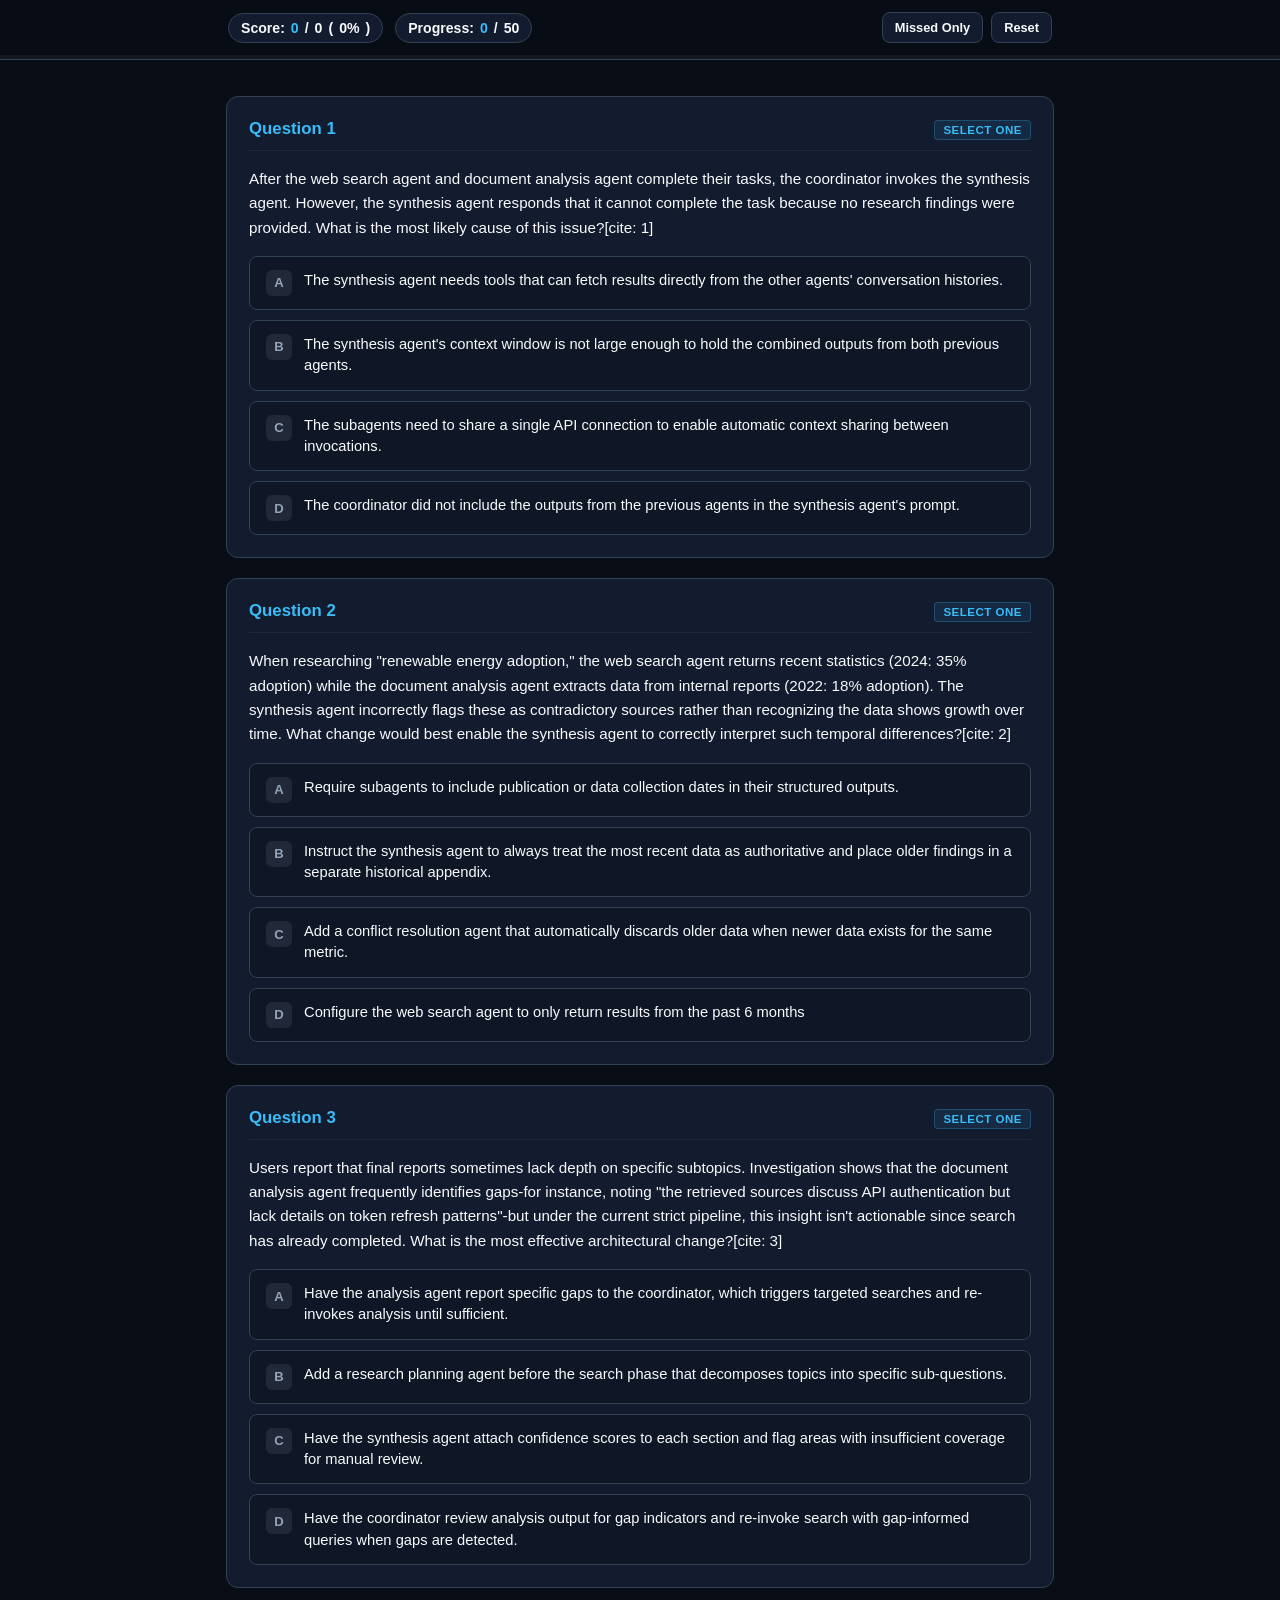
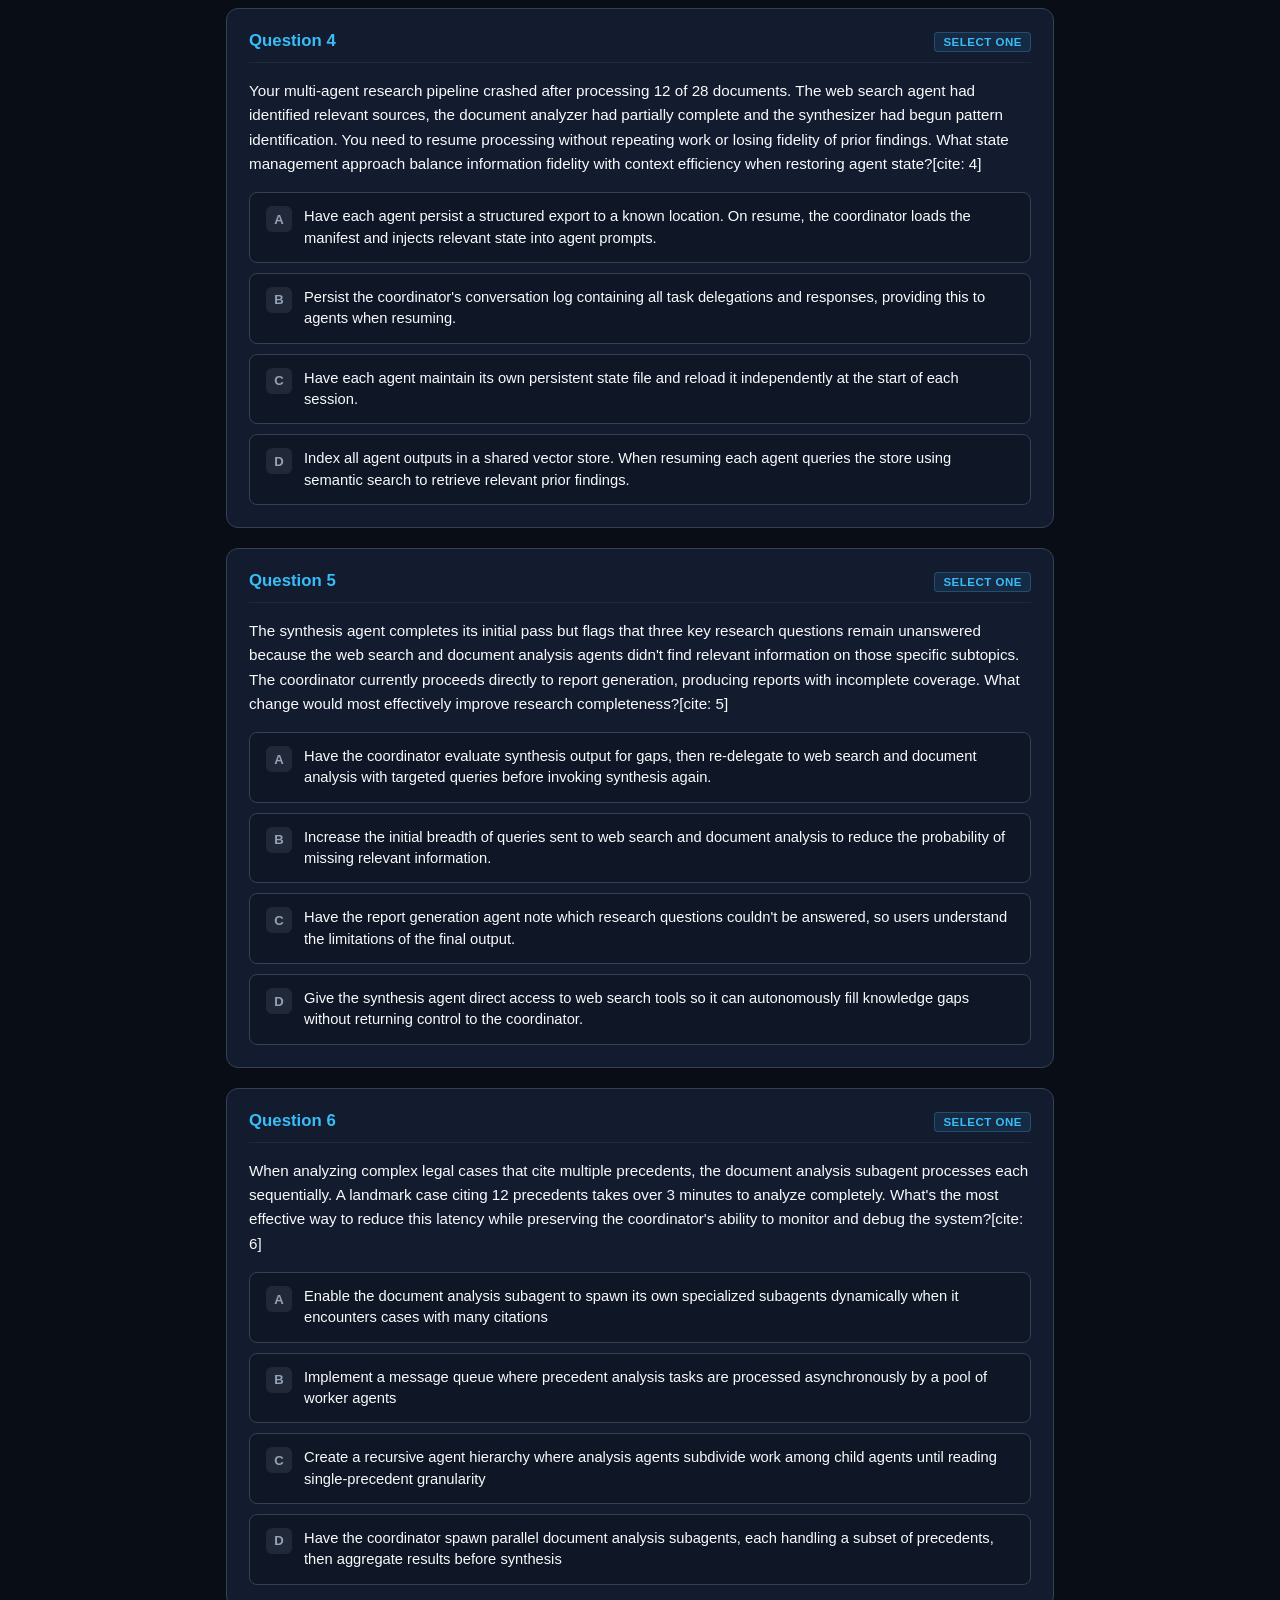
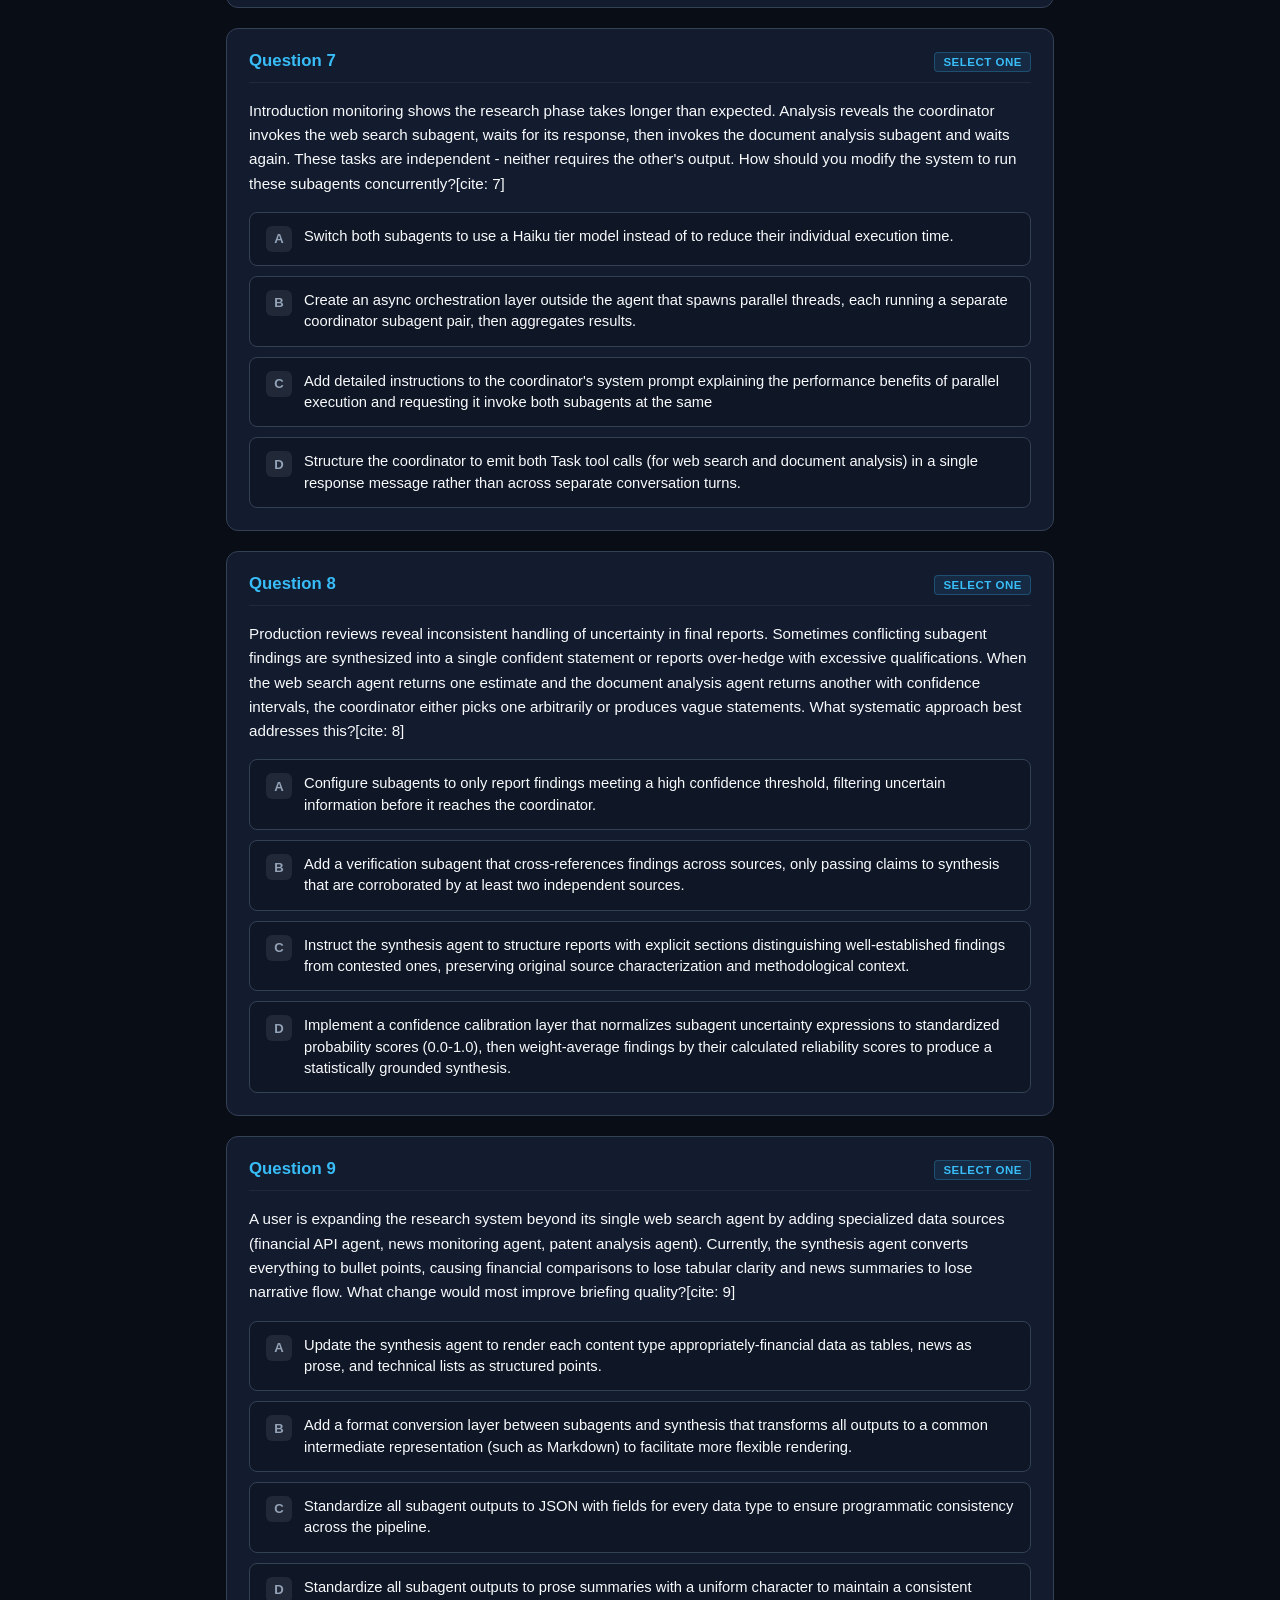
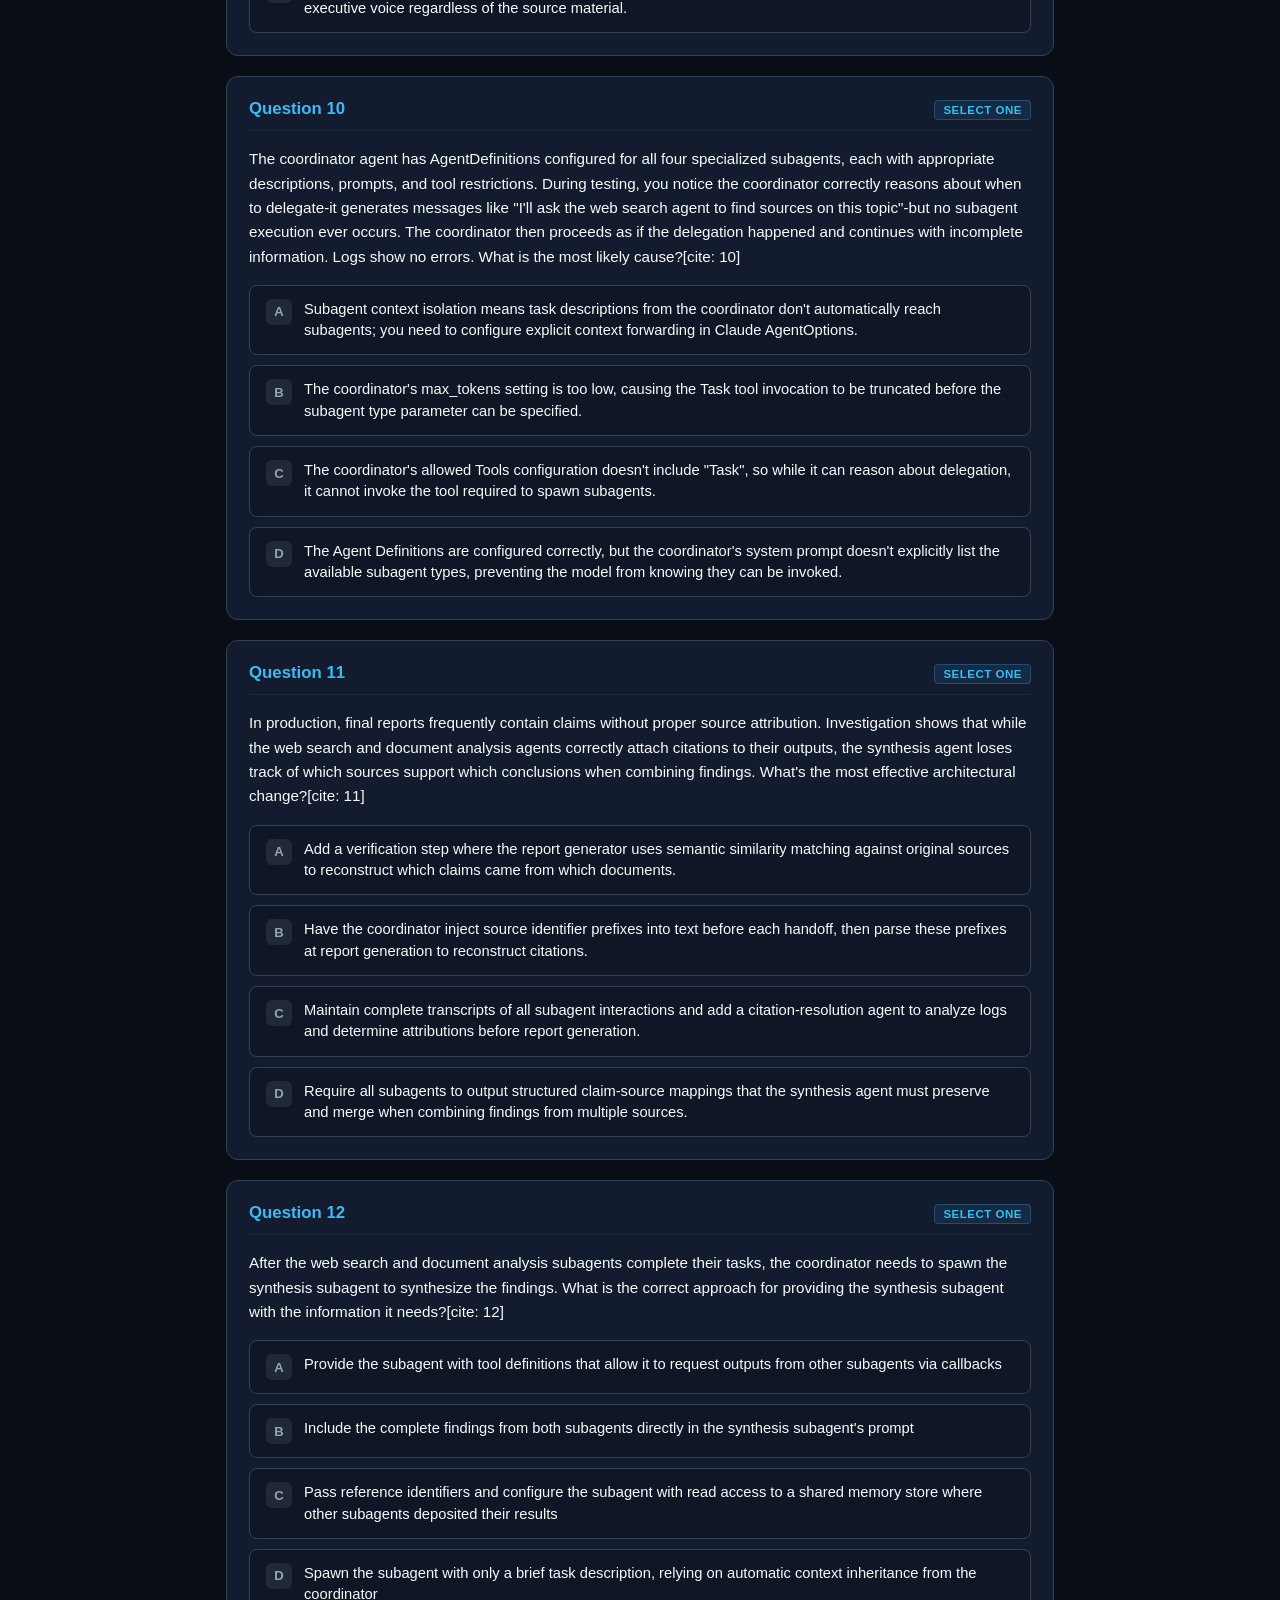
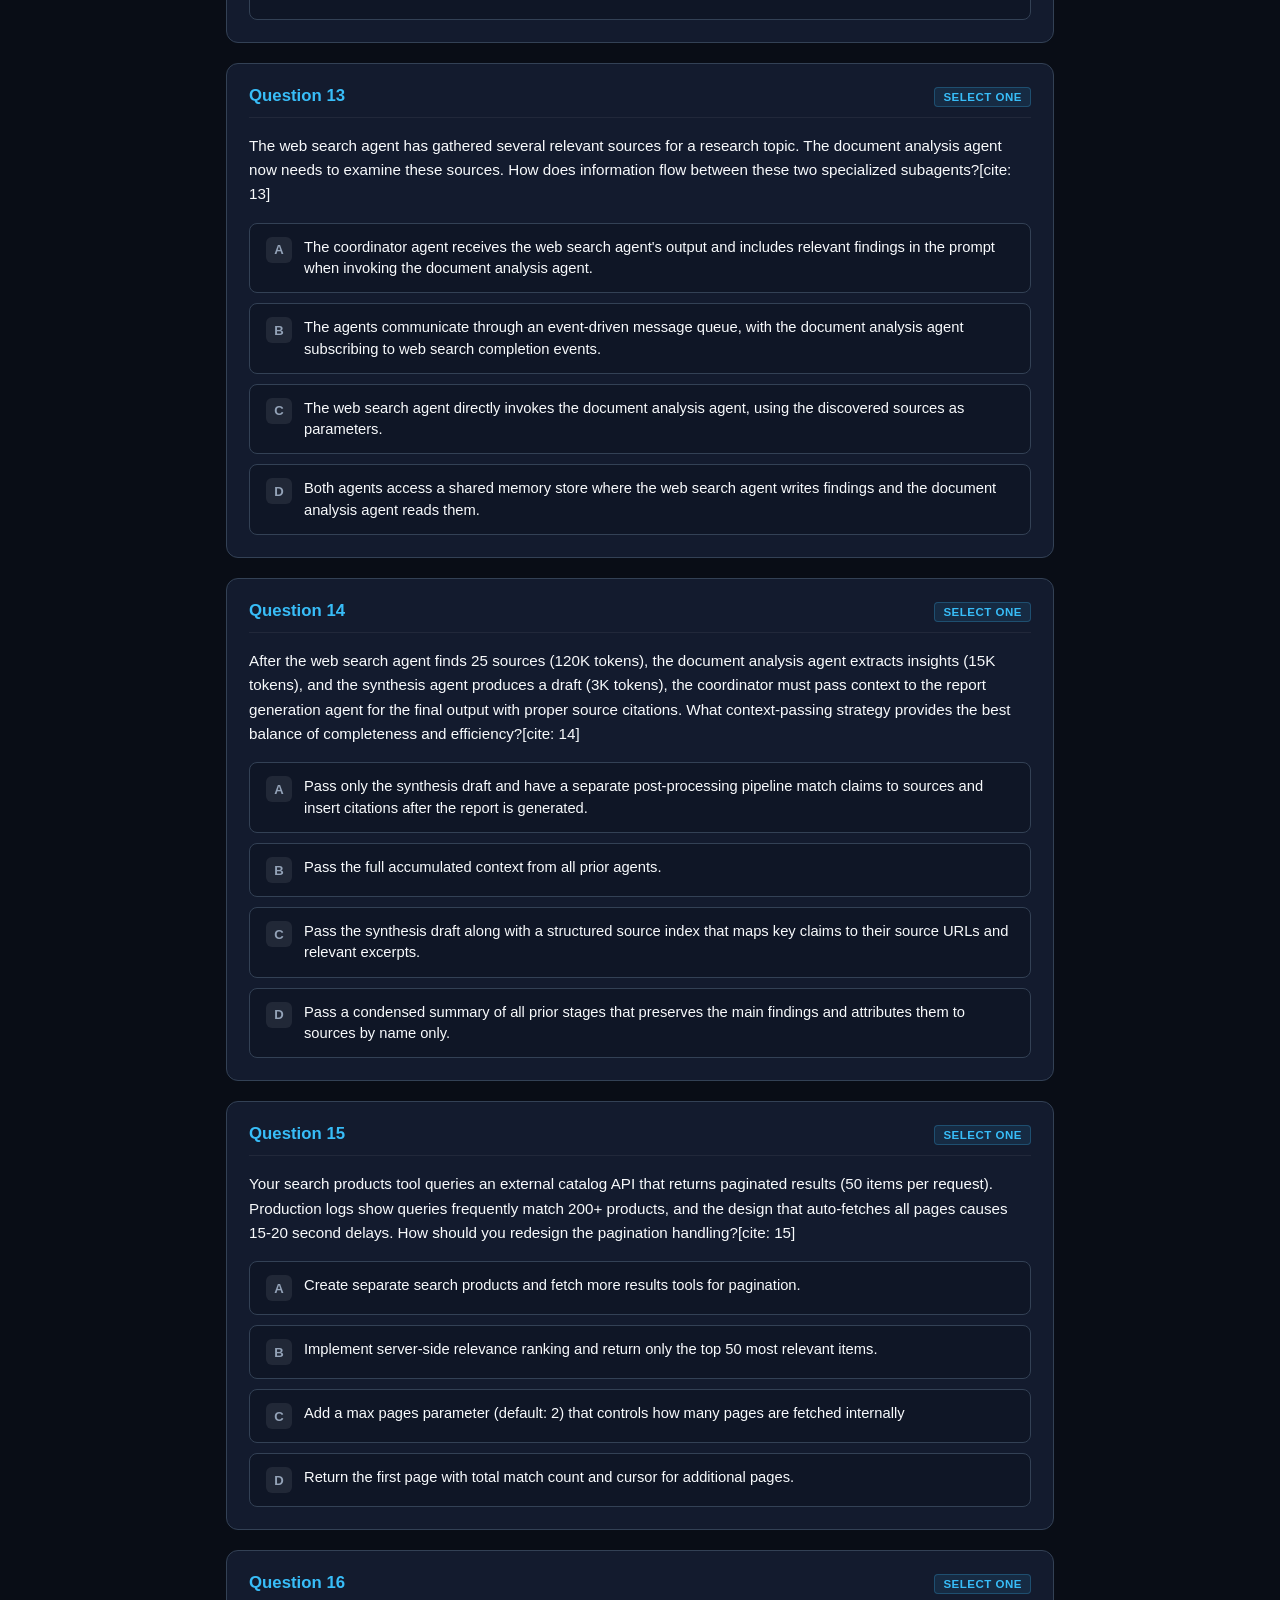
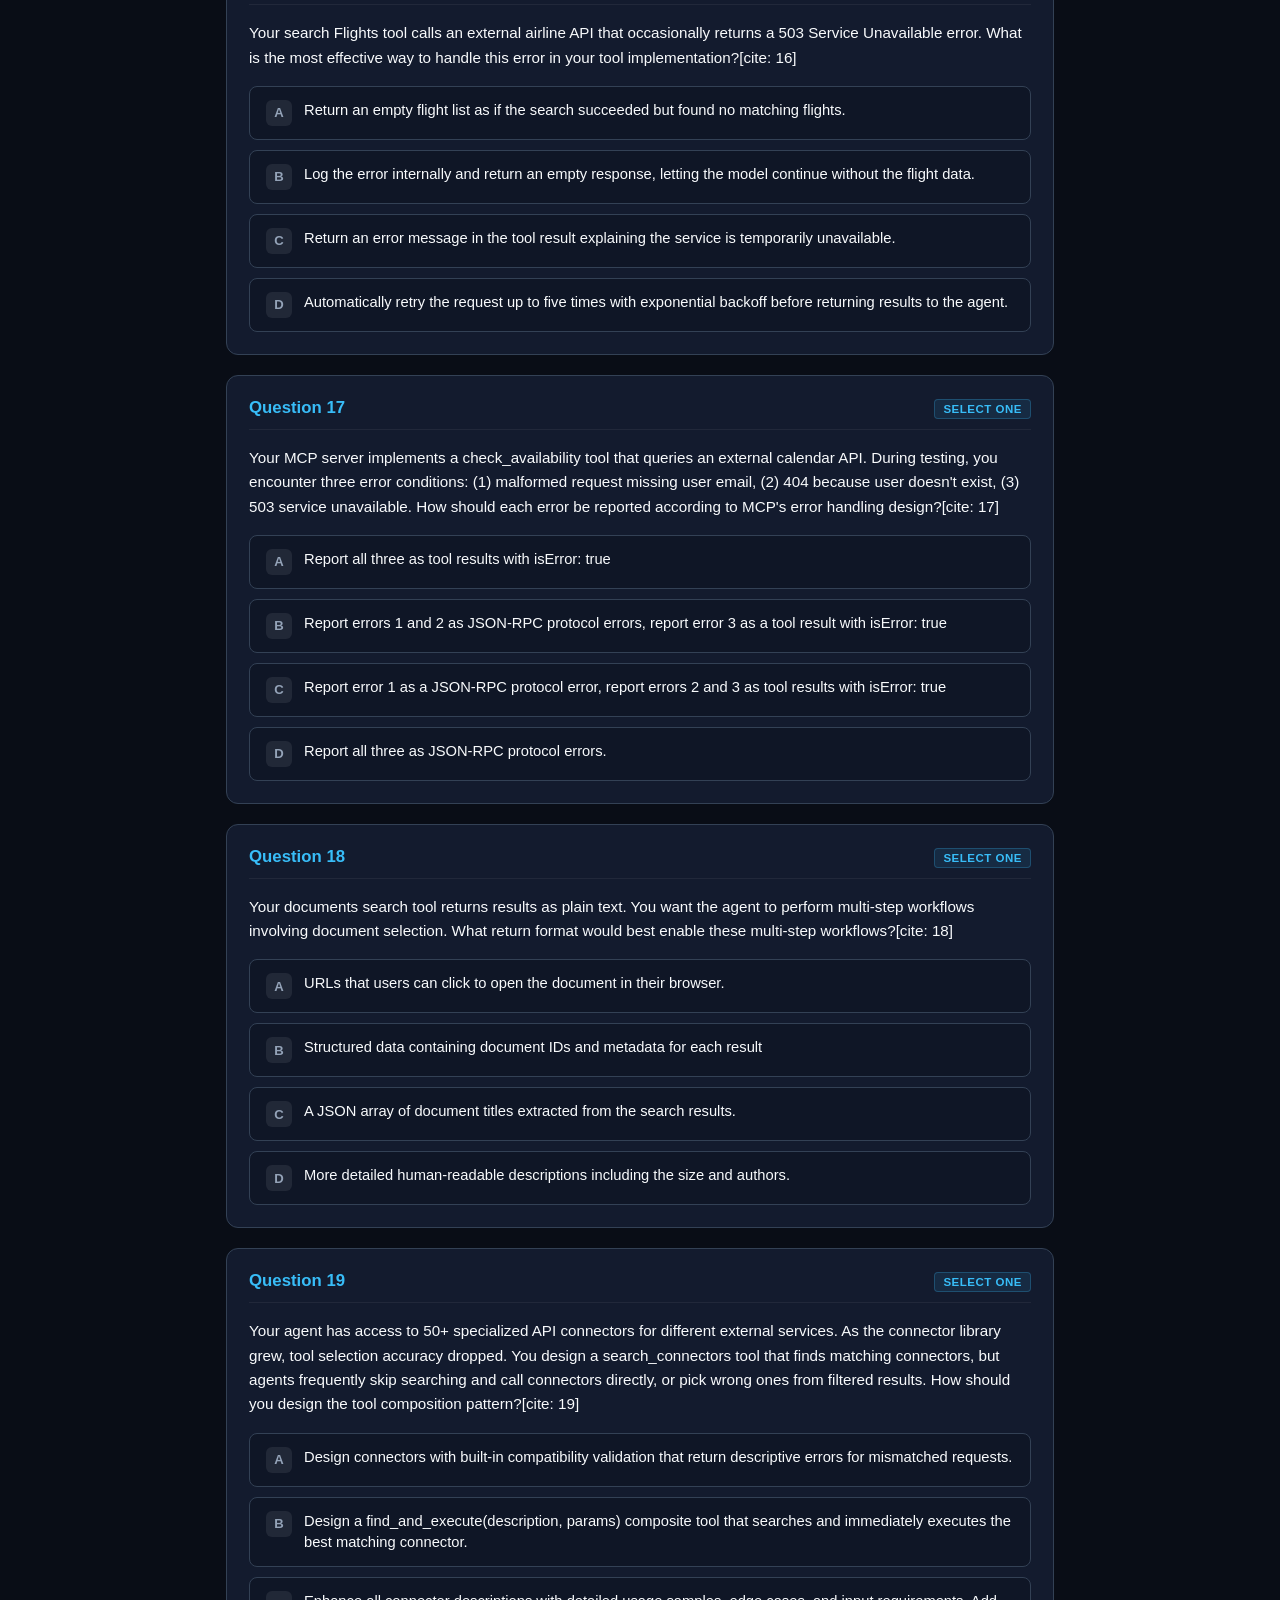
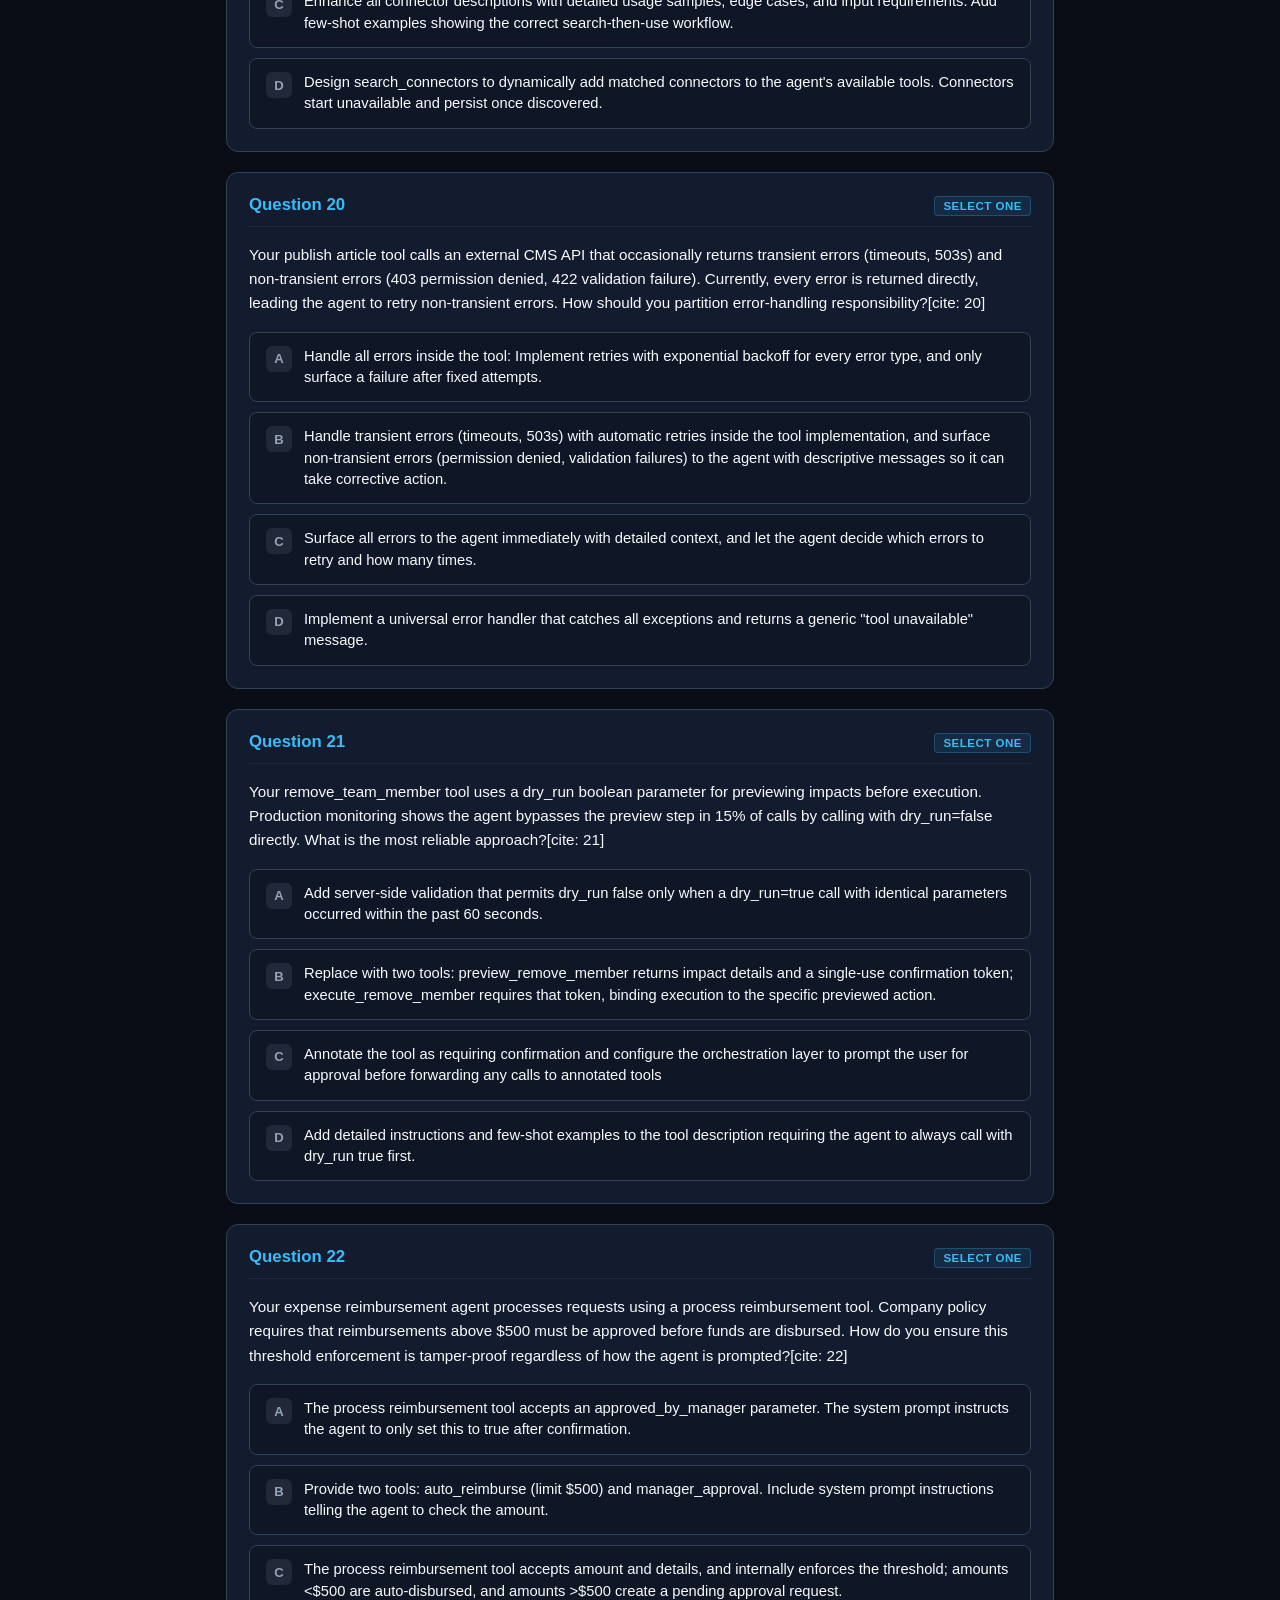
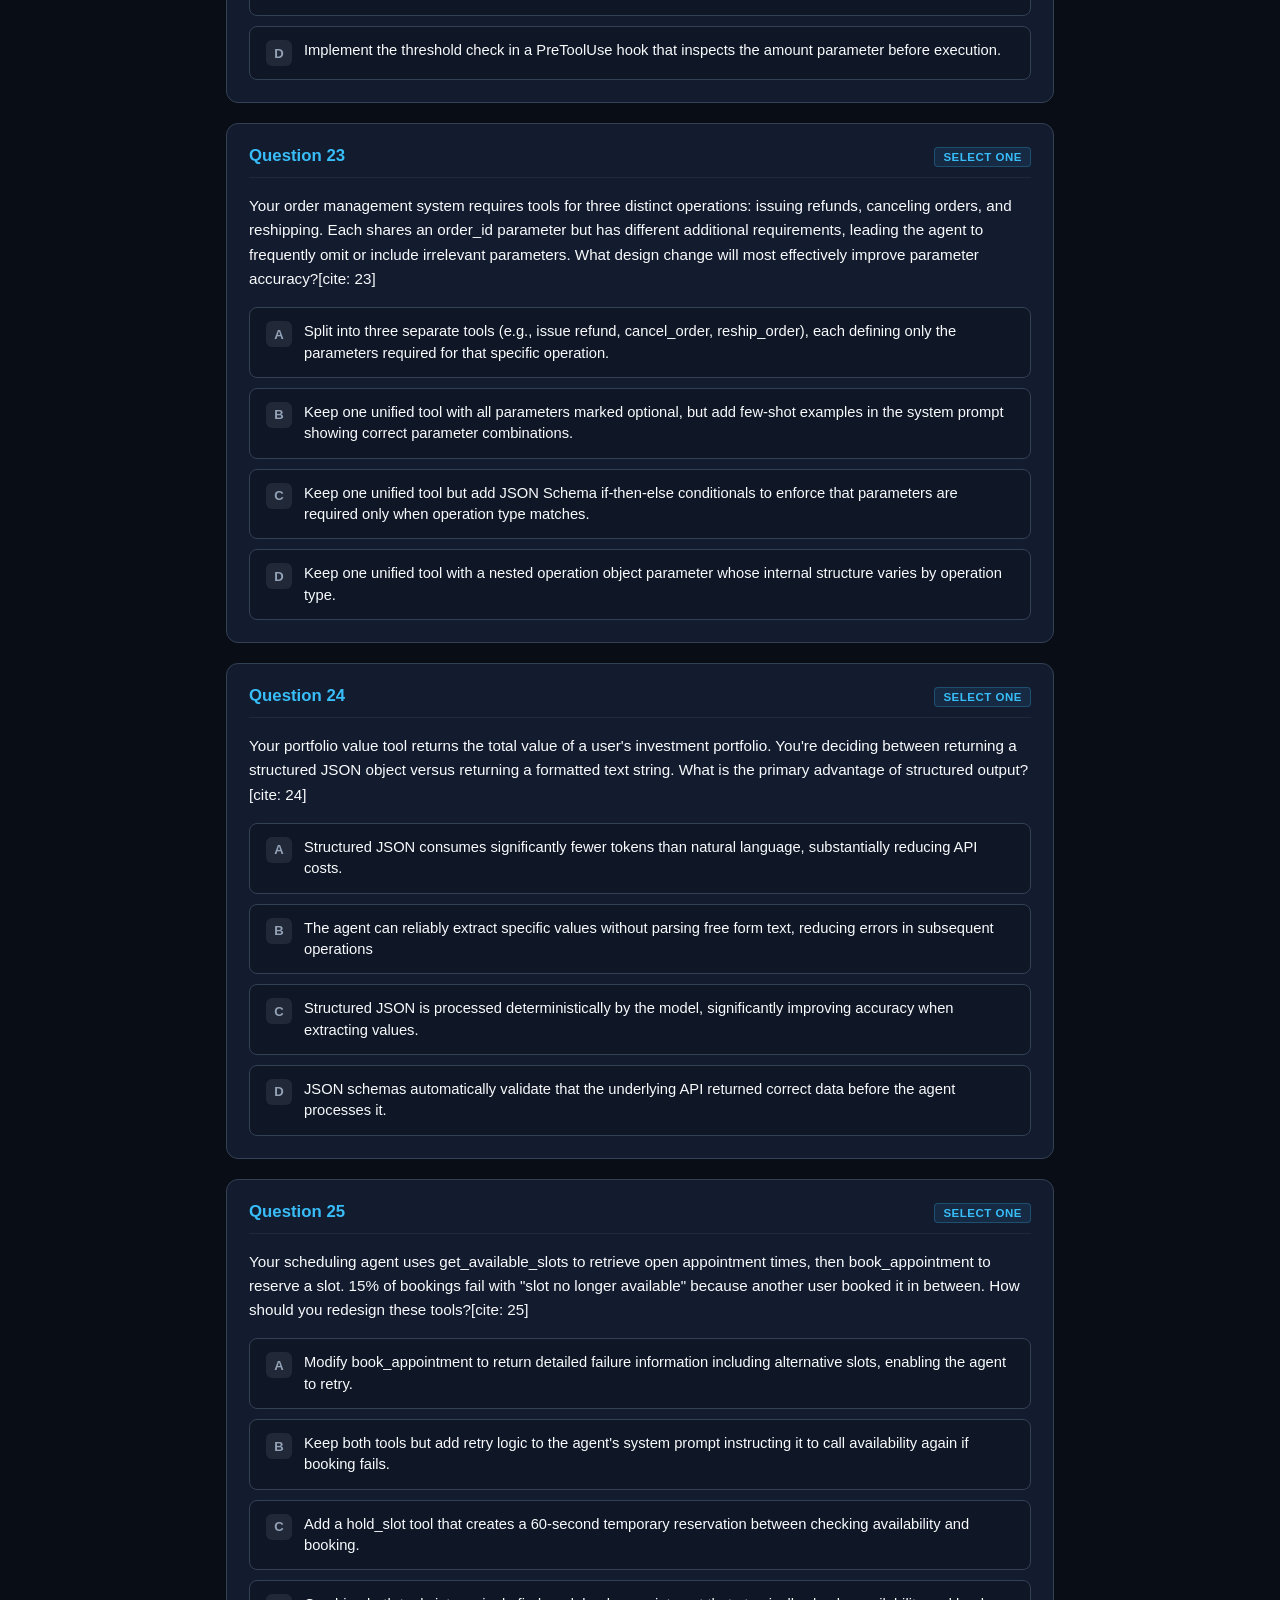
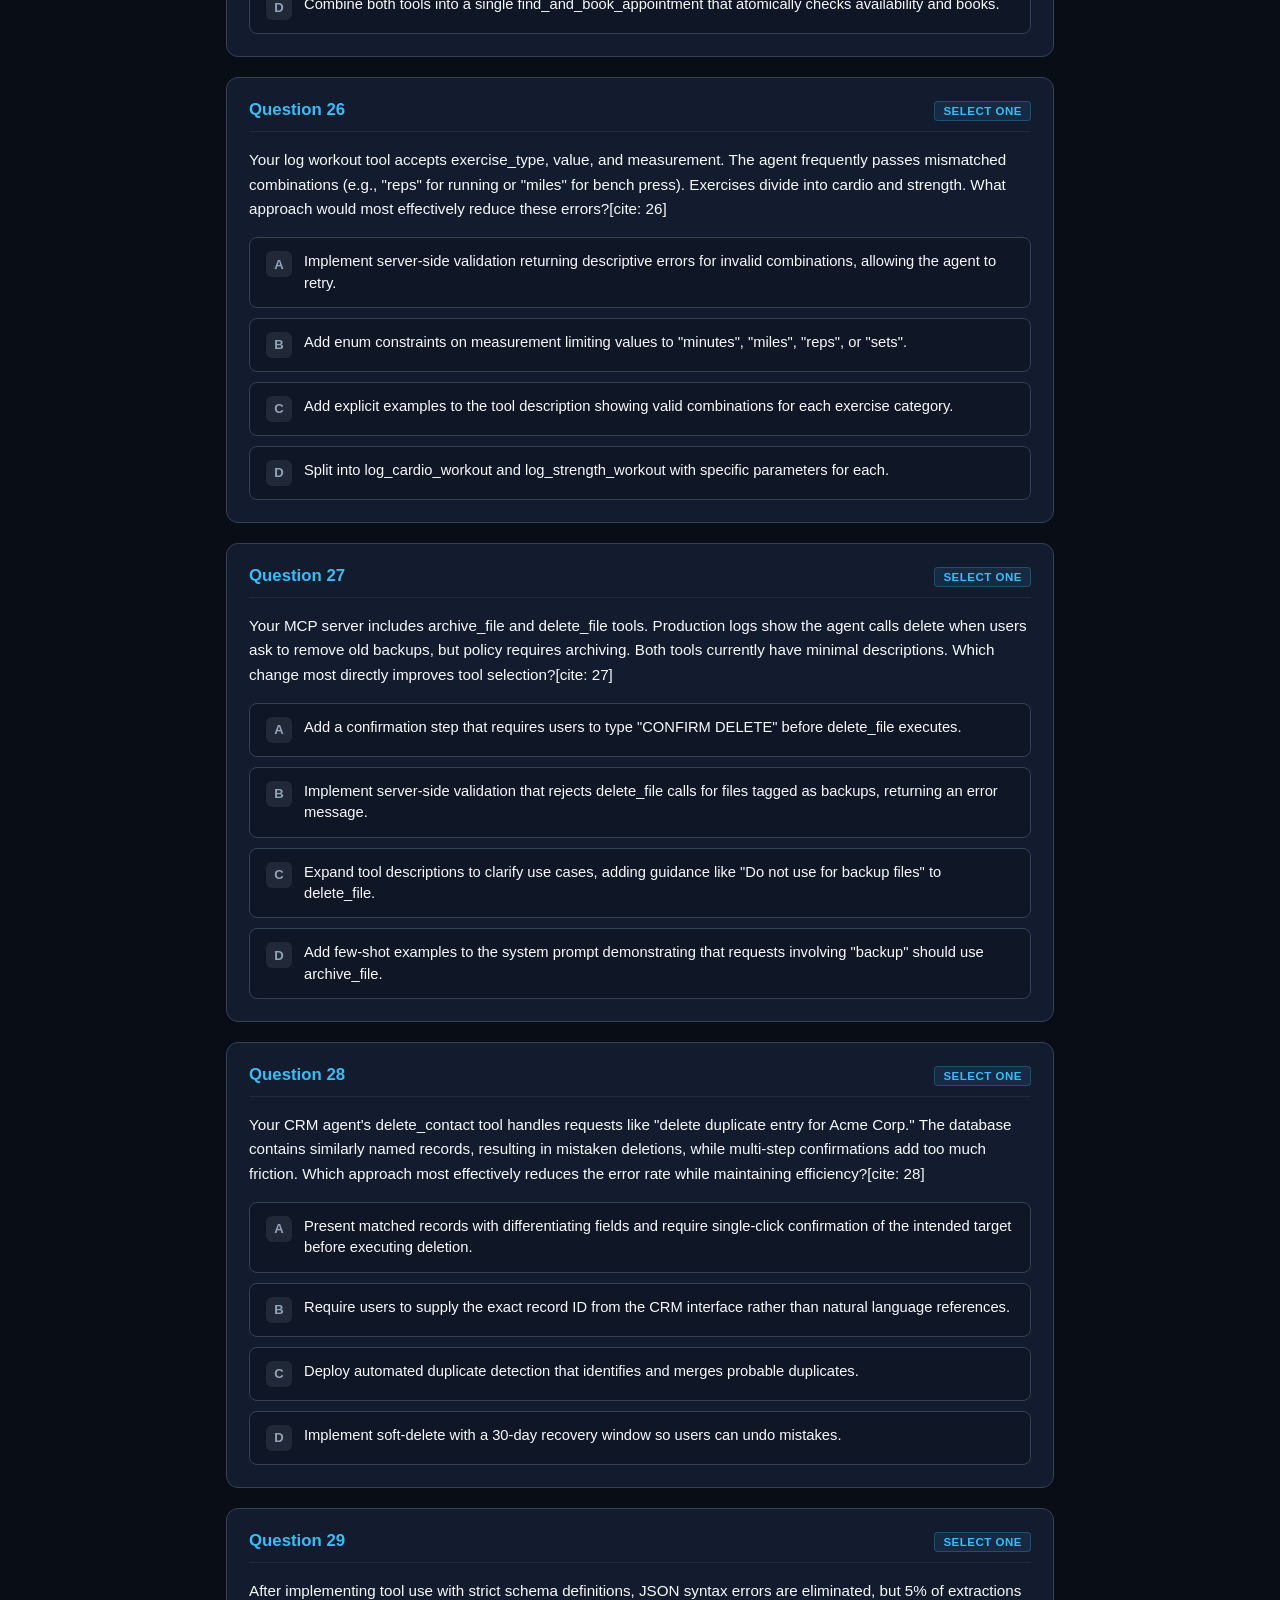
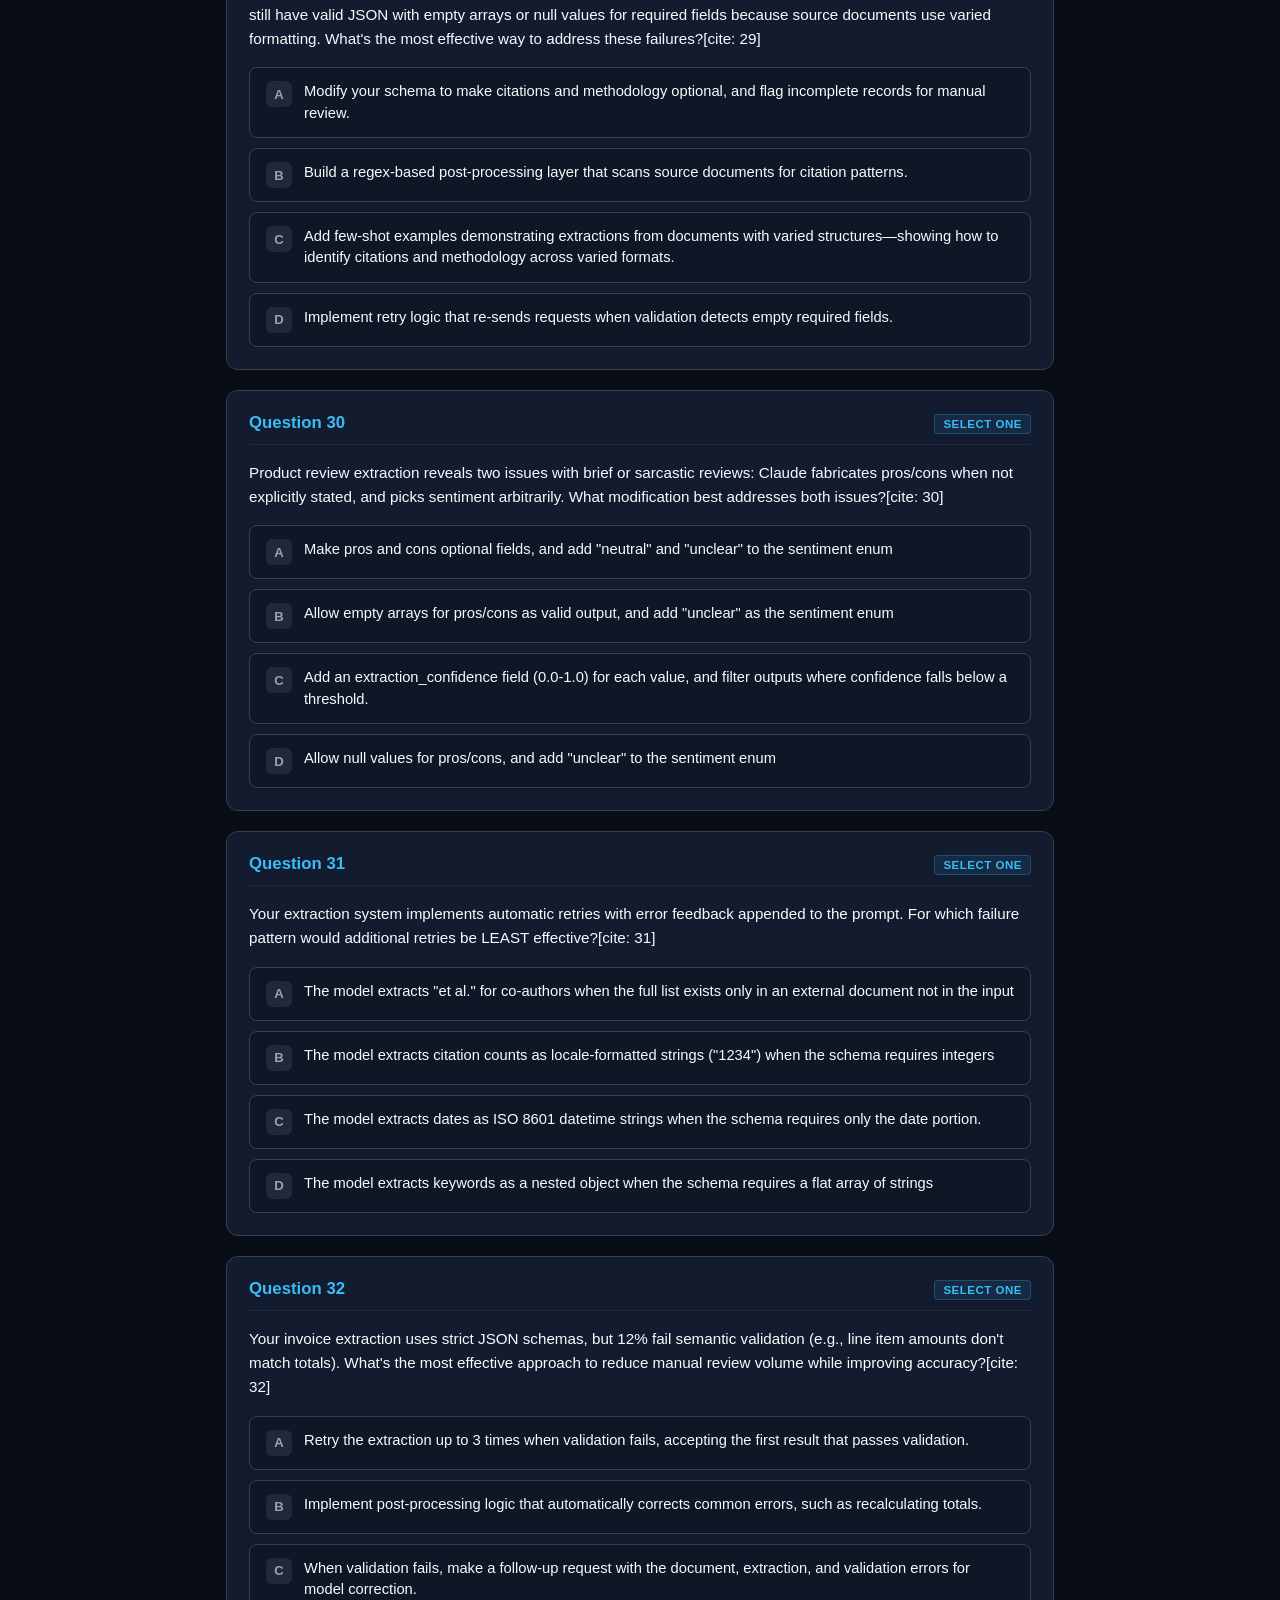
==== commit 456a1886: "Update index.html" ====
--- a/index.html
+++ b/index.html
@@ -963,7 +963,7 @@
       D: "Add a preliminary classification call, then make a second call with tool_choice forced."
     },
     answer: ["C"],
-    explanation: "Forcing `tool_choice: "any"` ensures the model must select a tool, eliminating conversational drift when extraction is mandatory[cite: 42]."
+    explanation: "Forcing `tool_choice: \"any\" ensures the model must select a tool, eliminating conversational drift when extraction is mandatory[cite: 42]."
   },
   {
     num: 43,
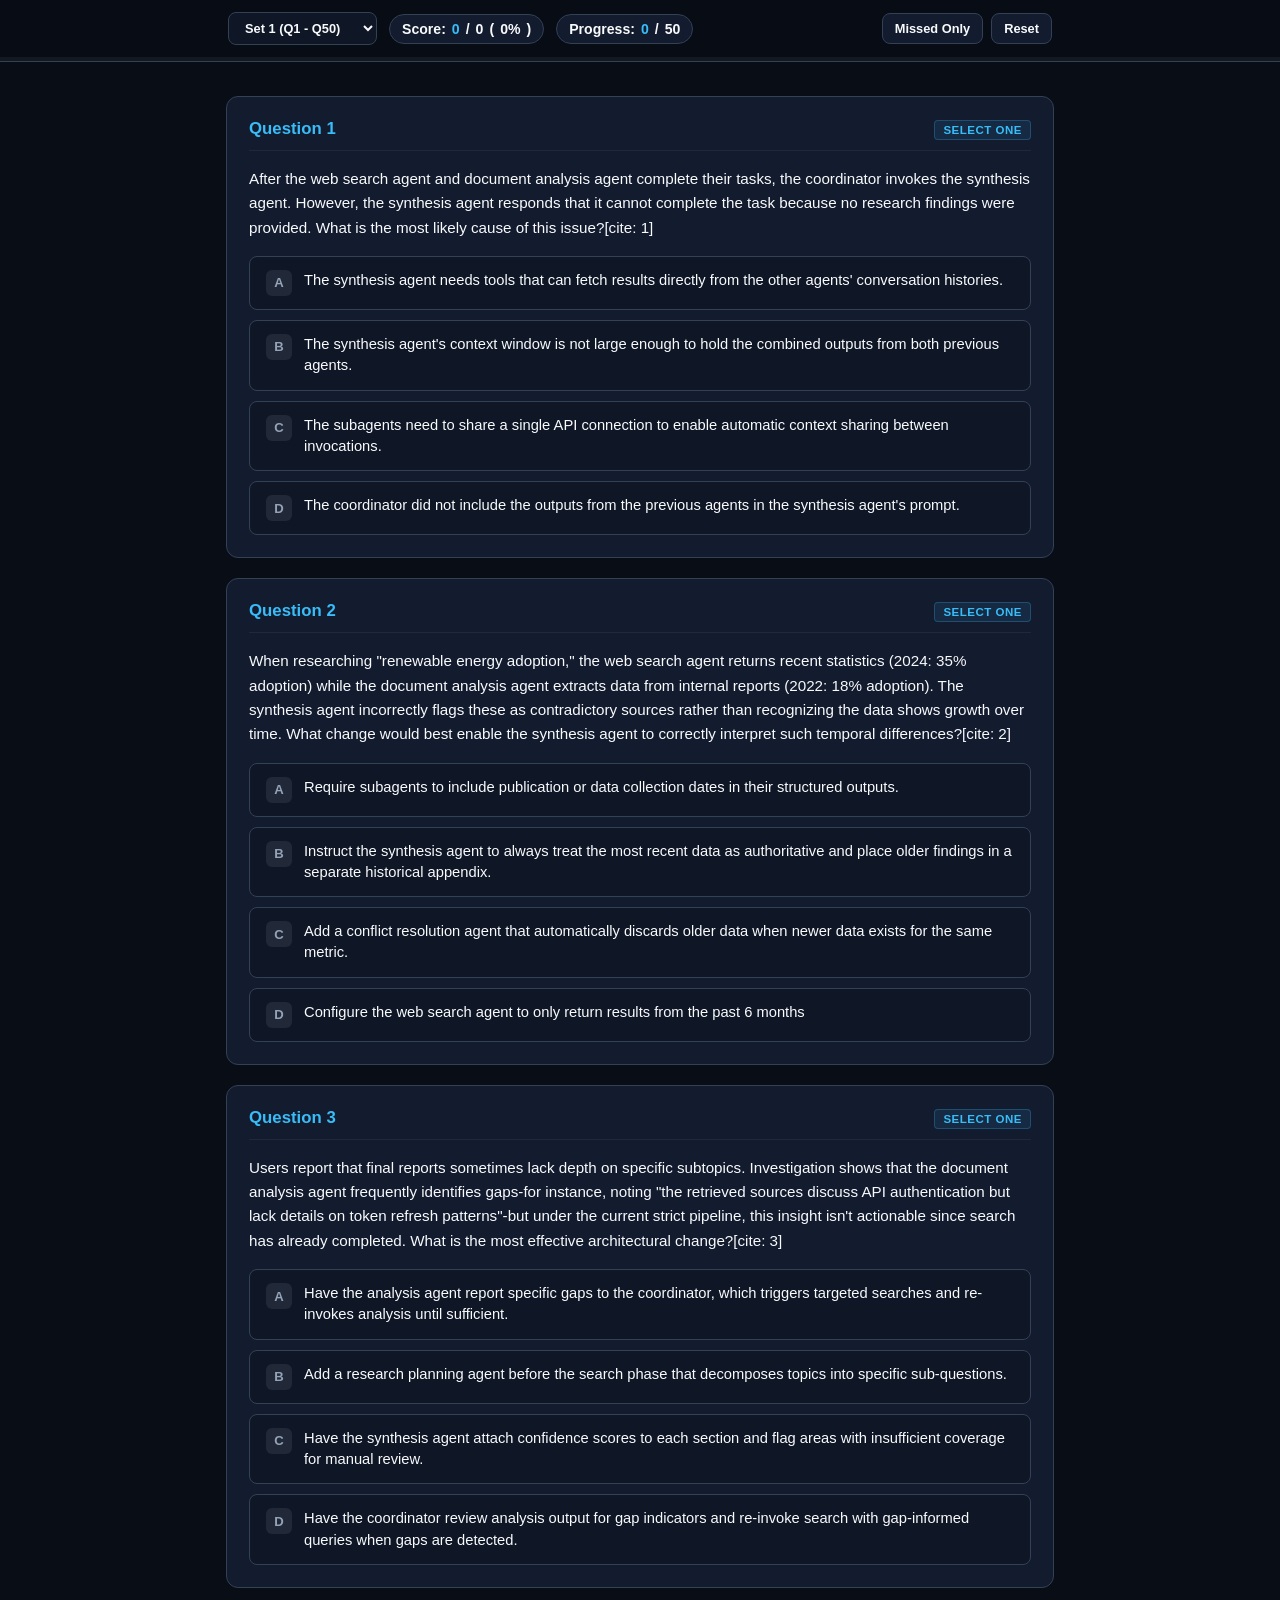
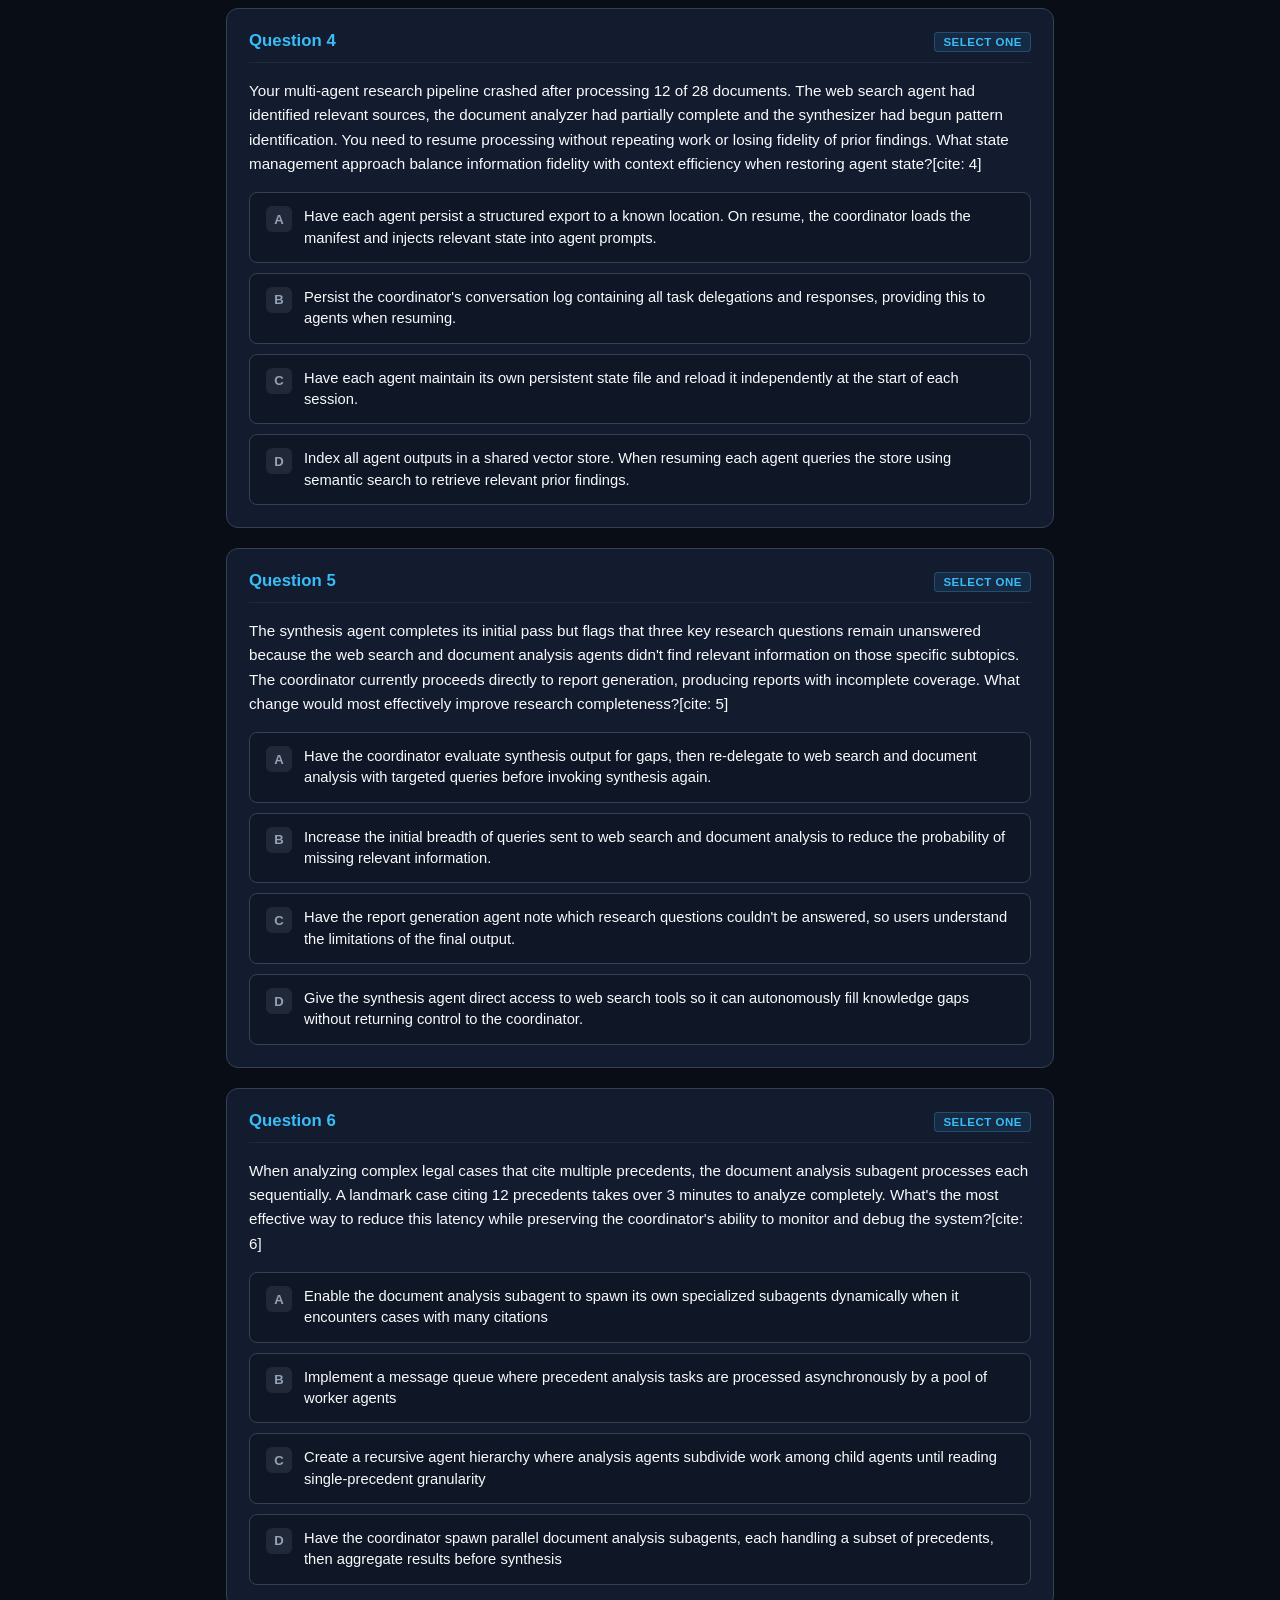
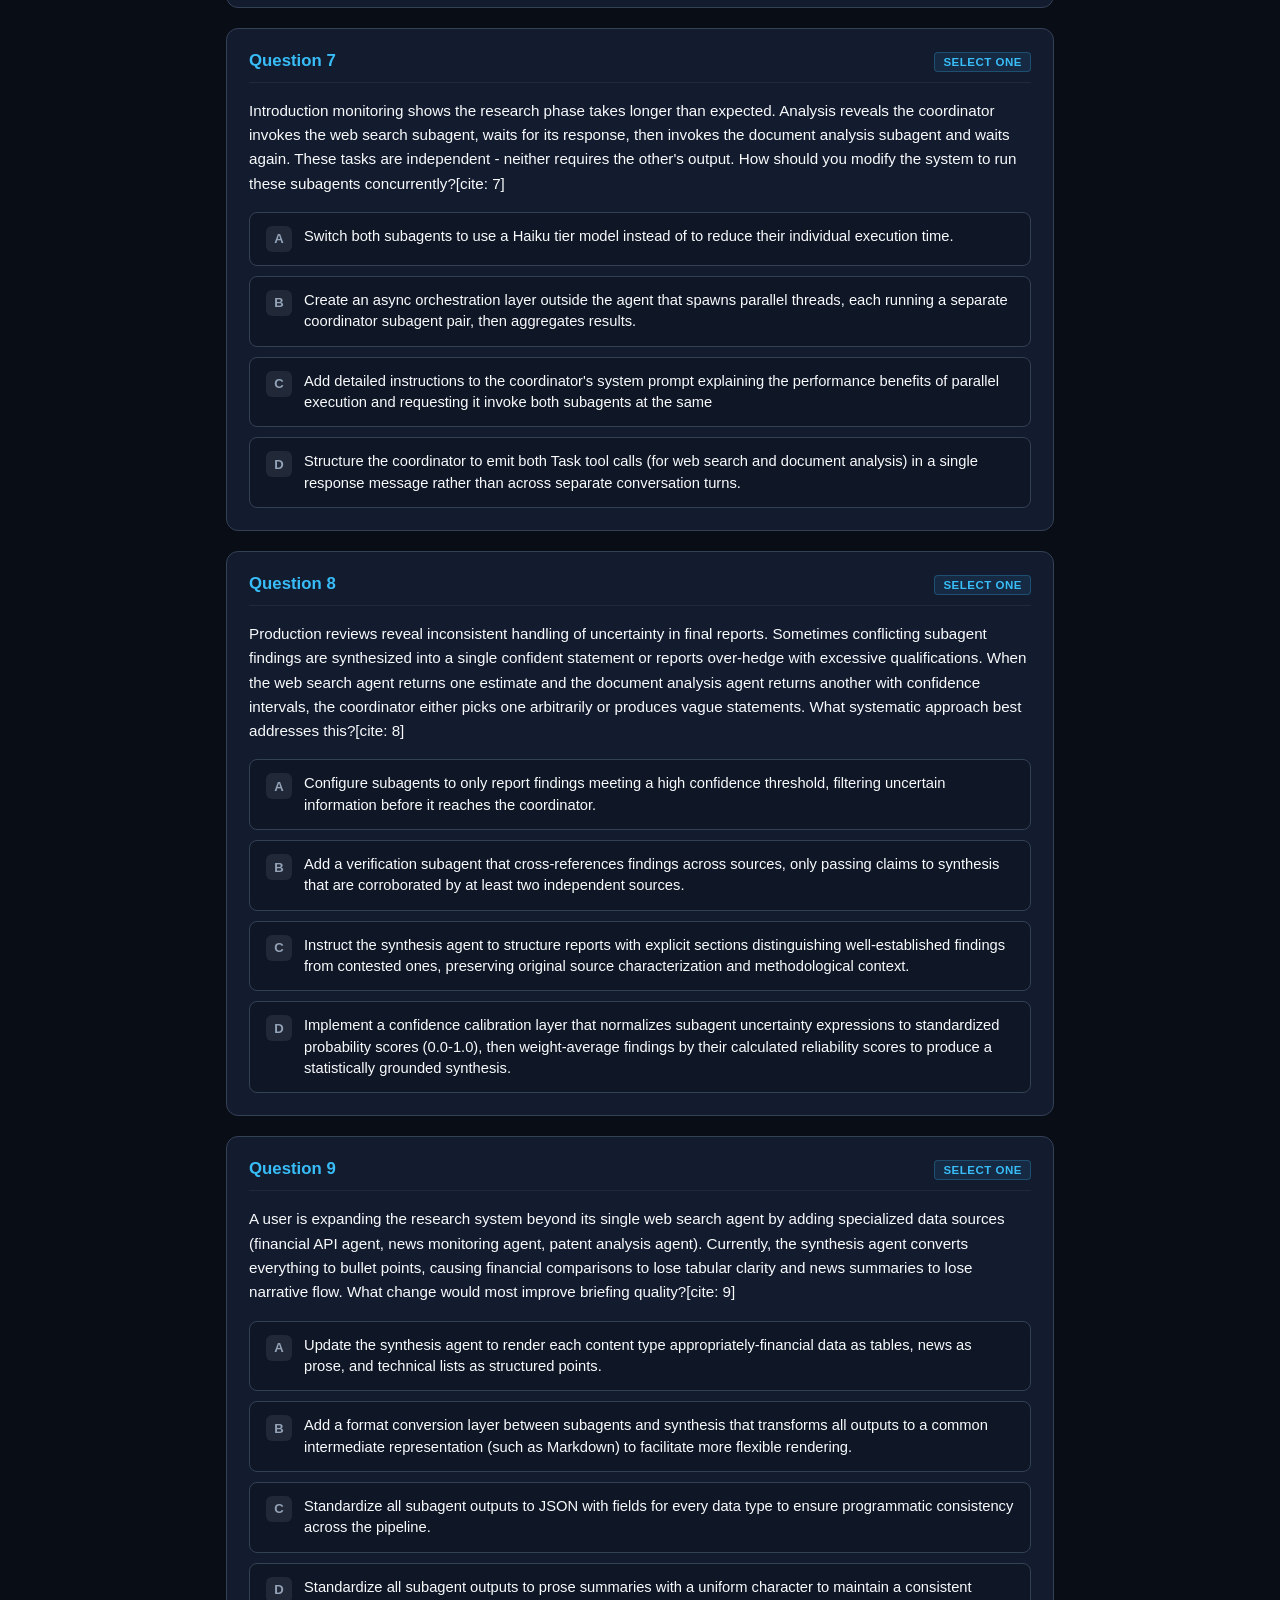
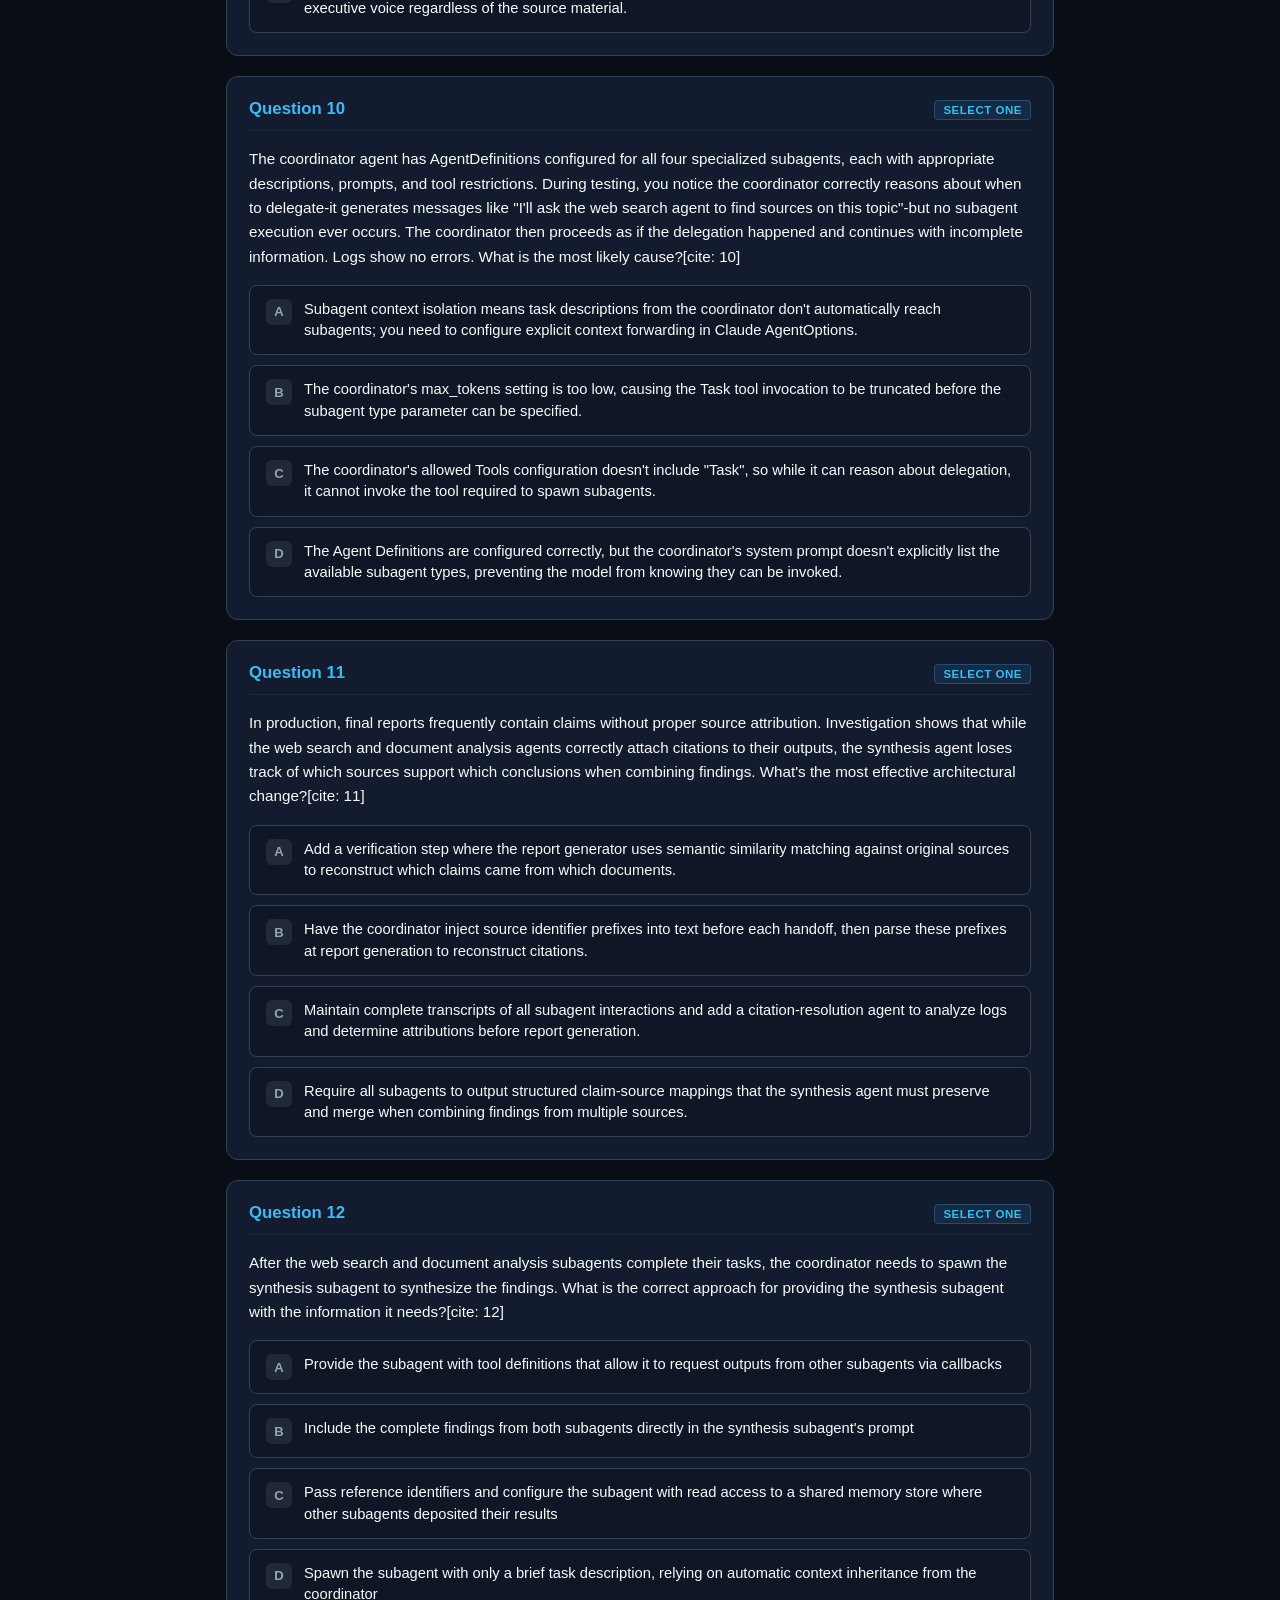
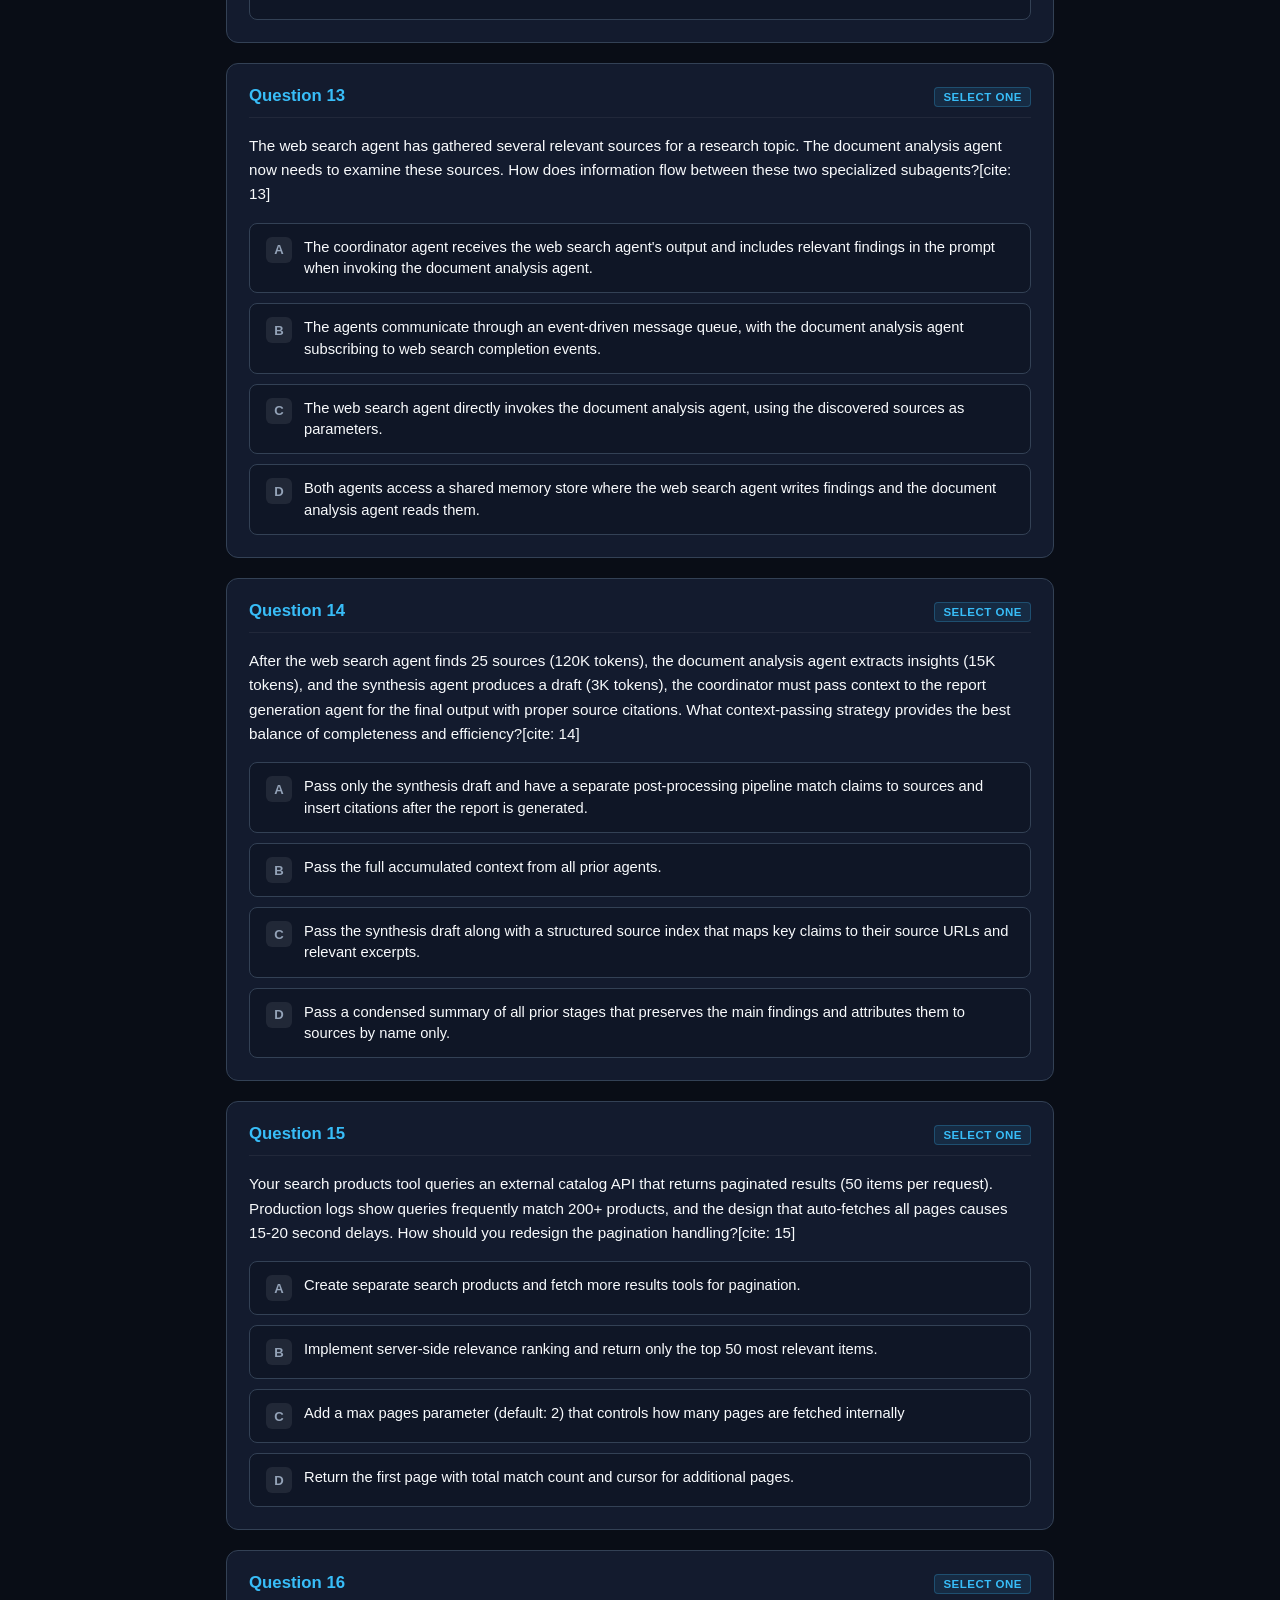
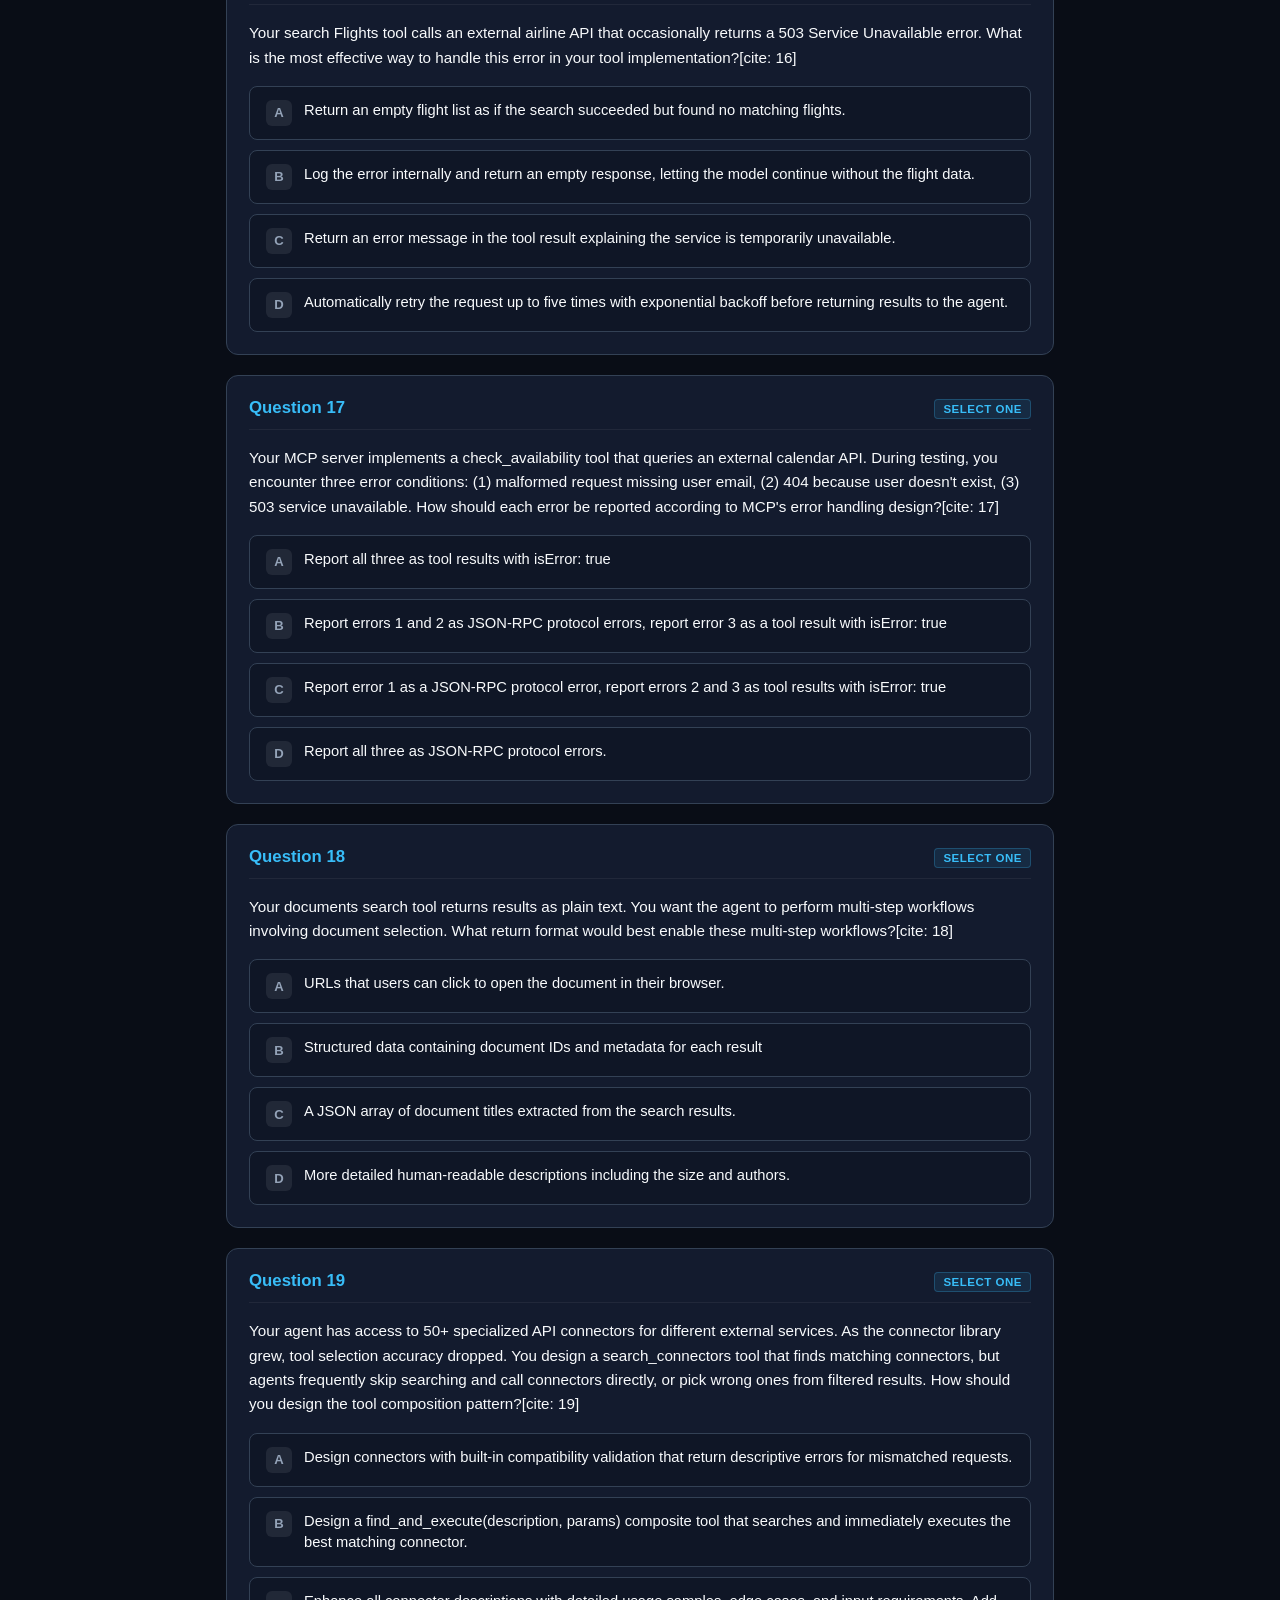
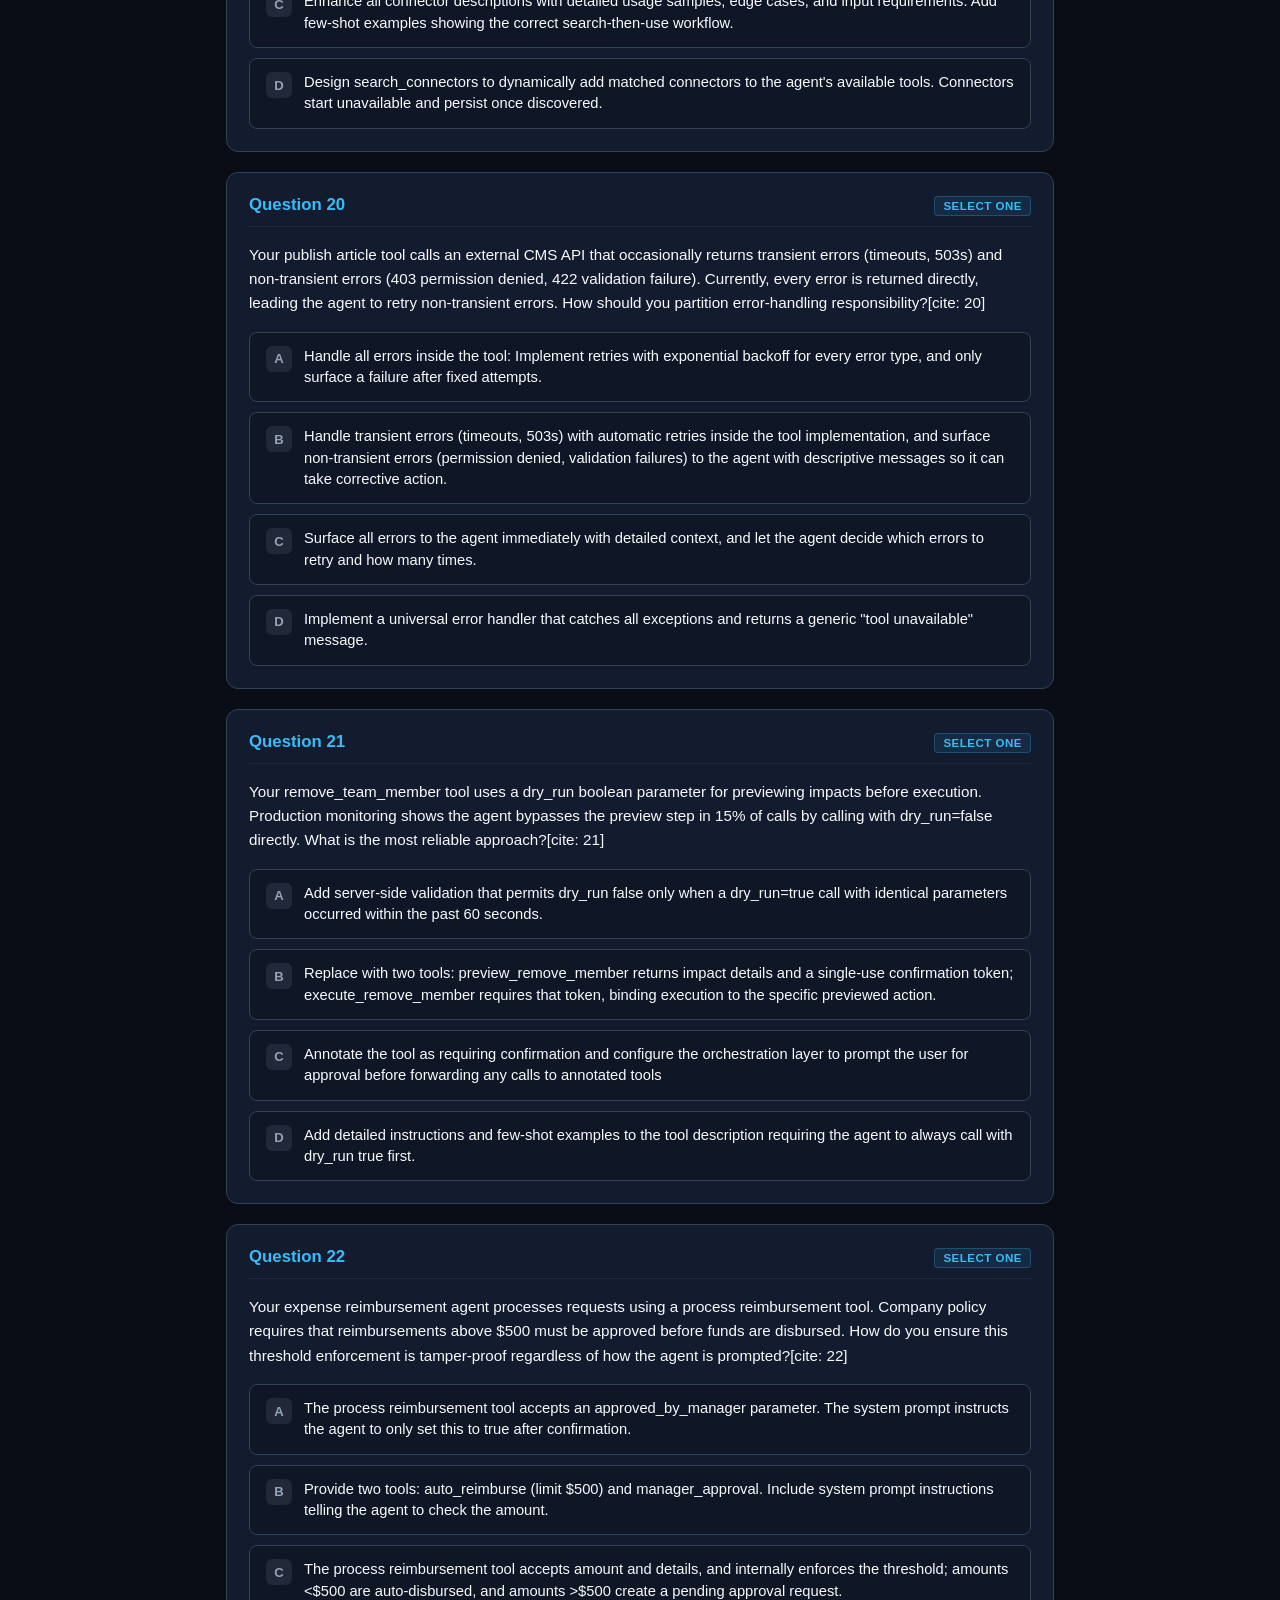
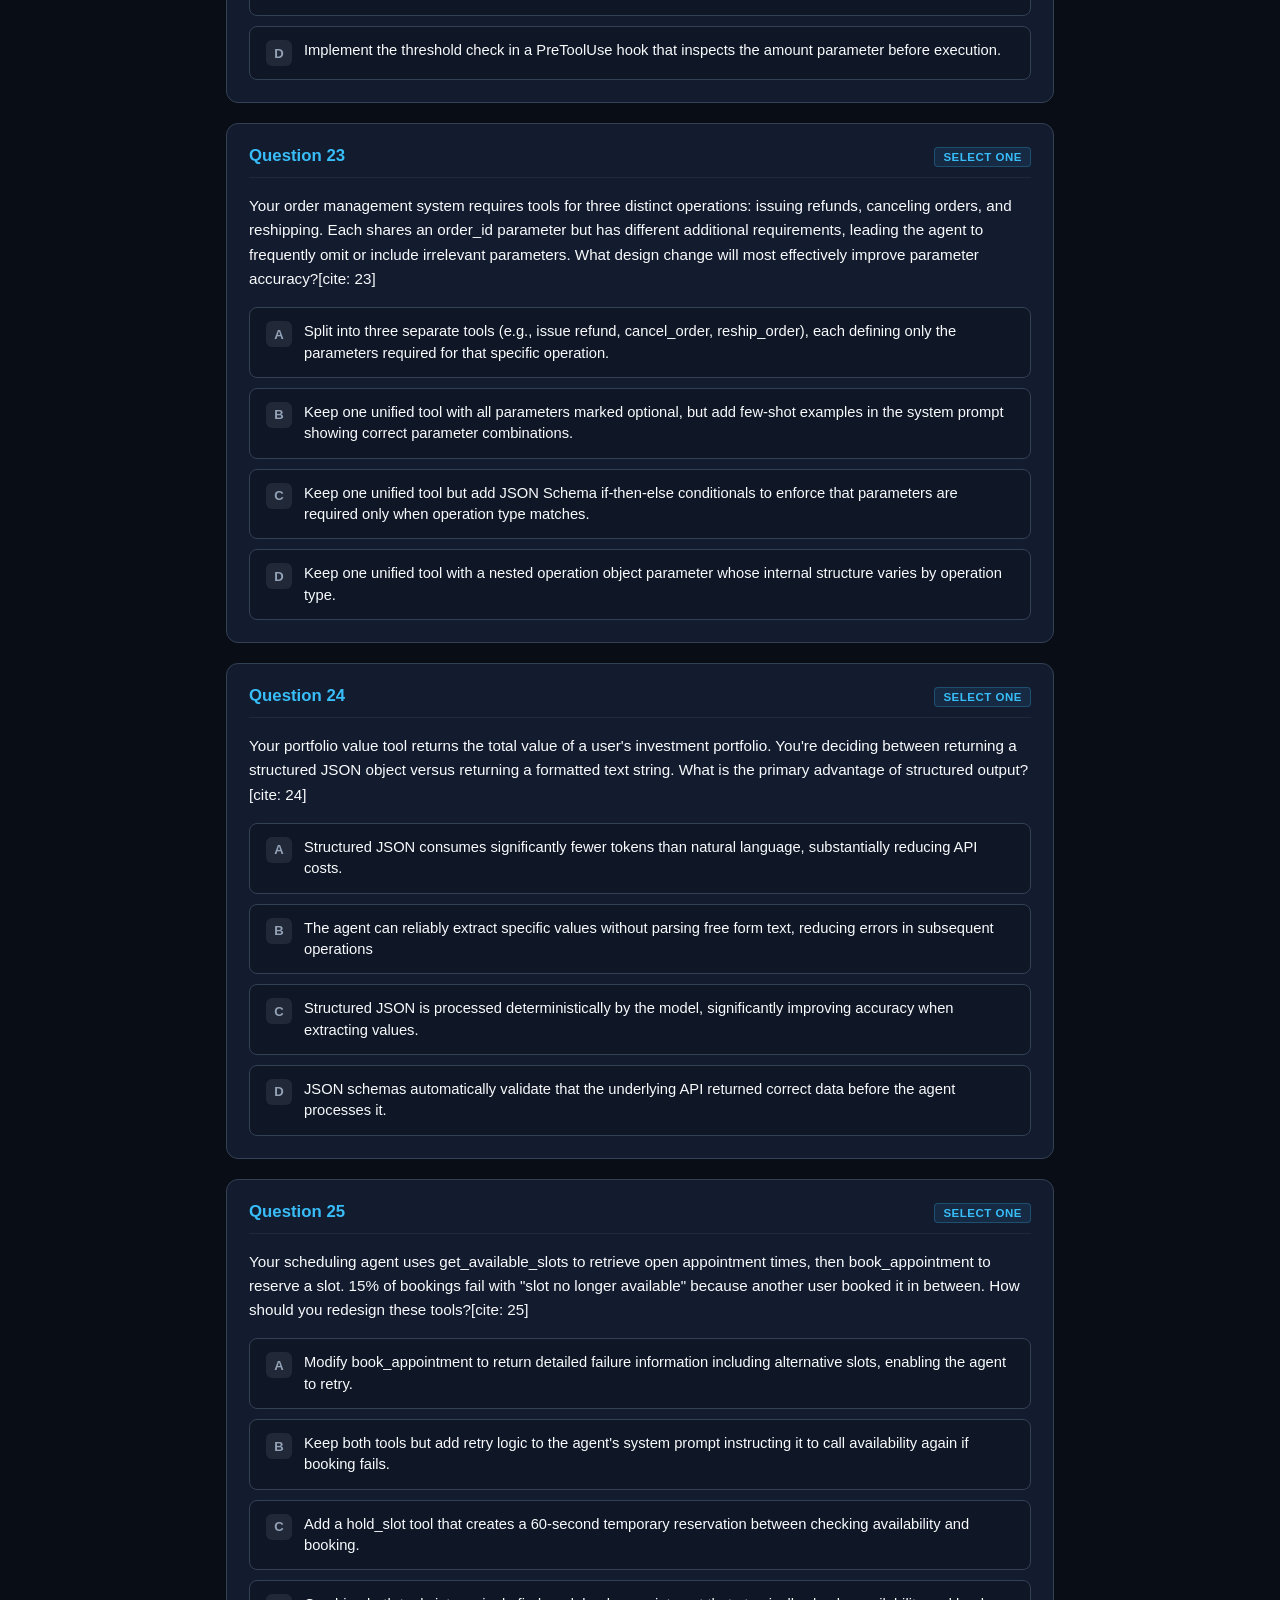
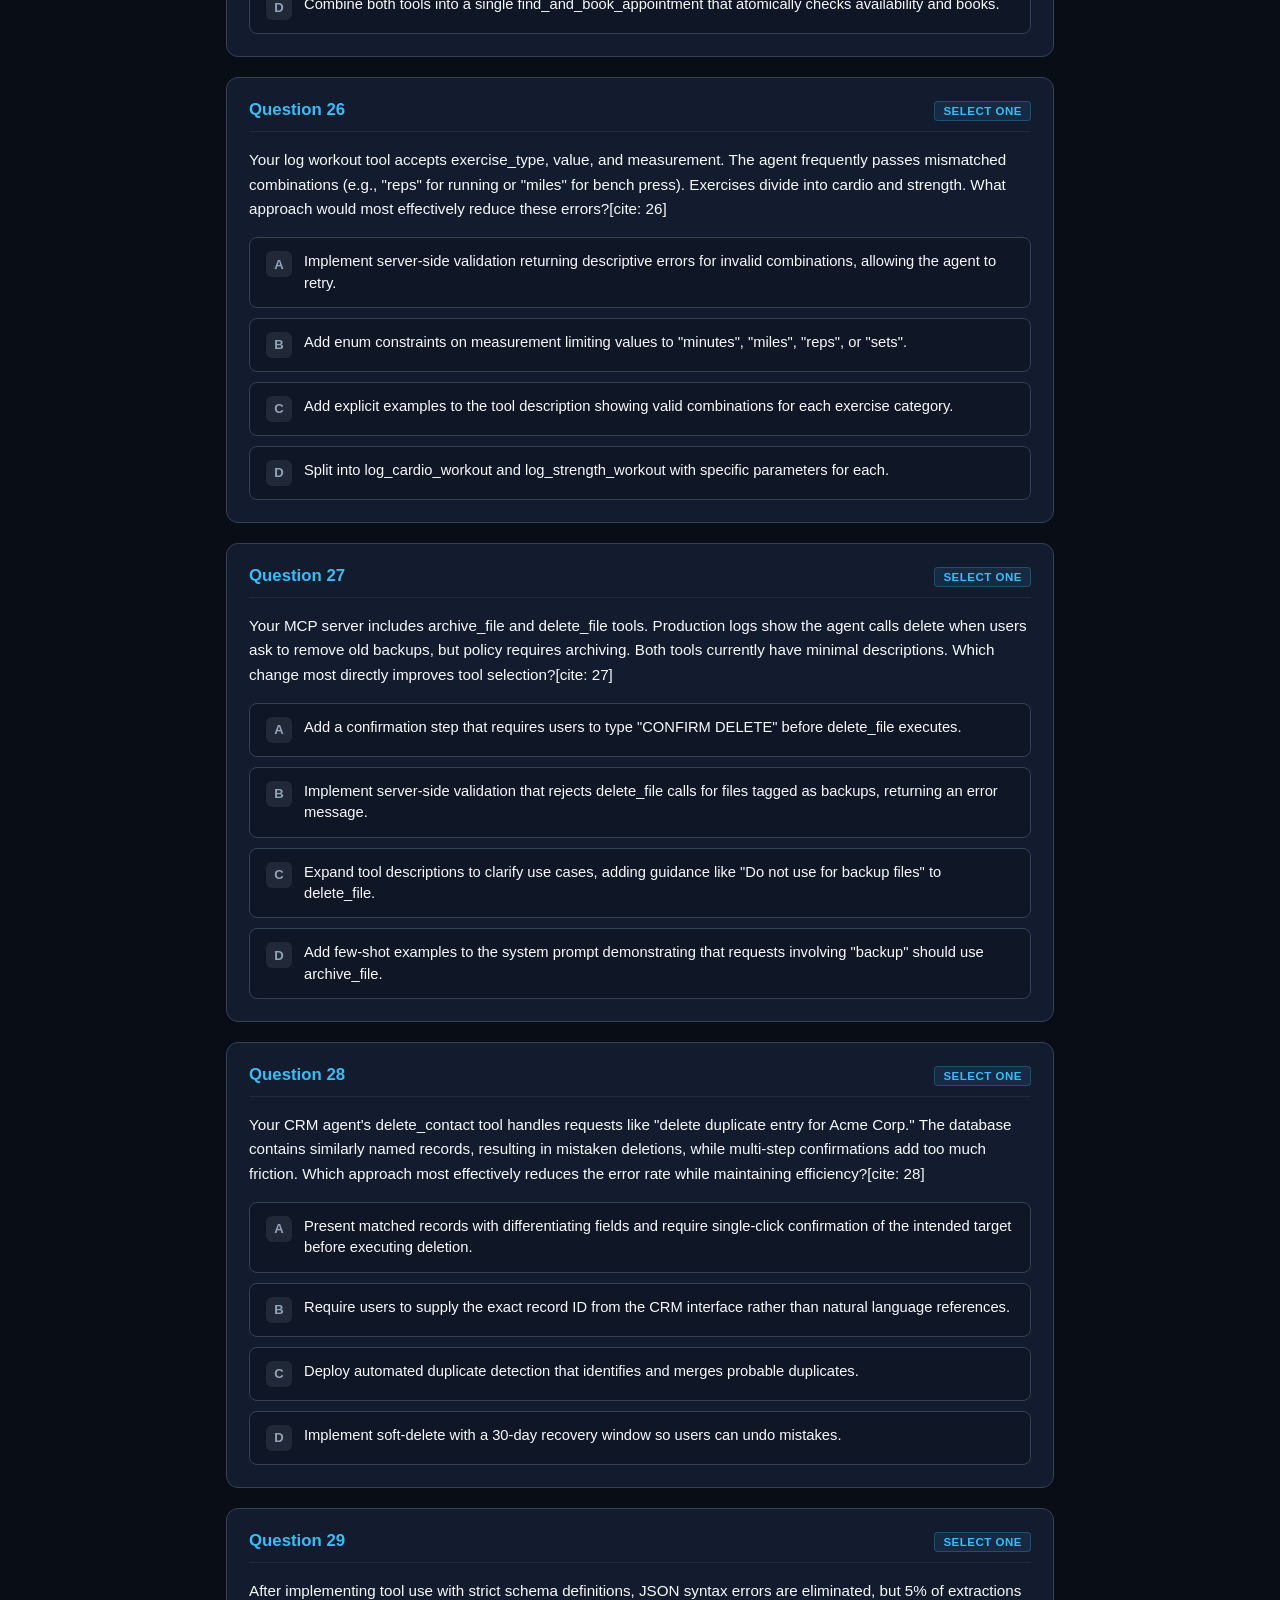
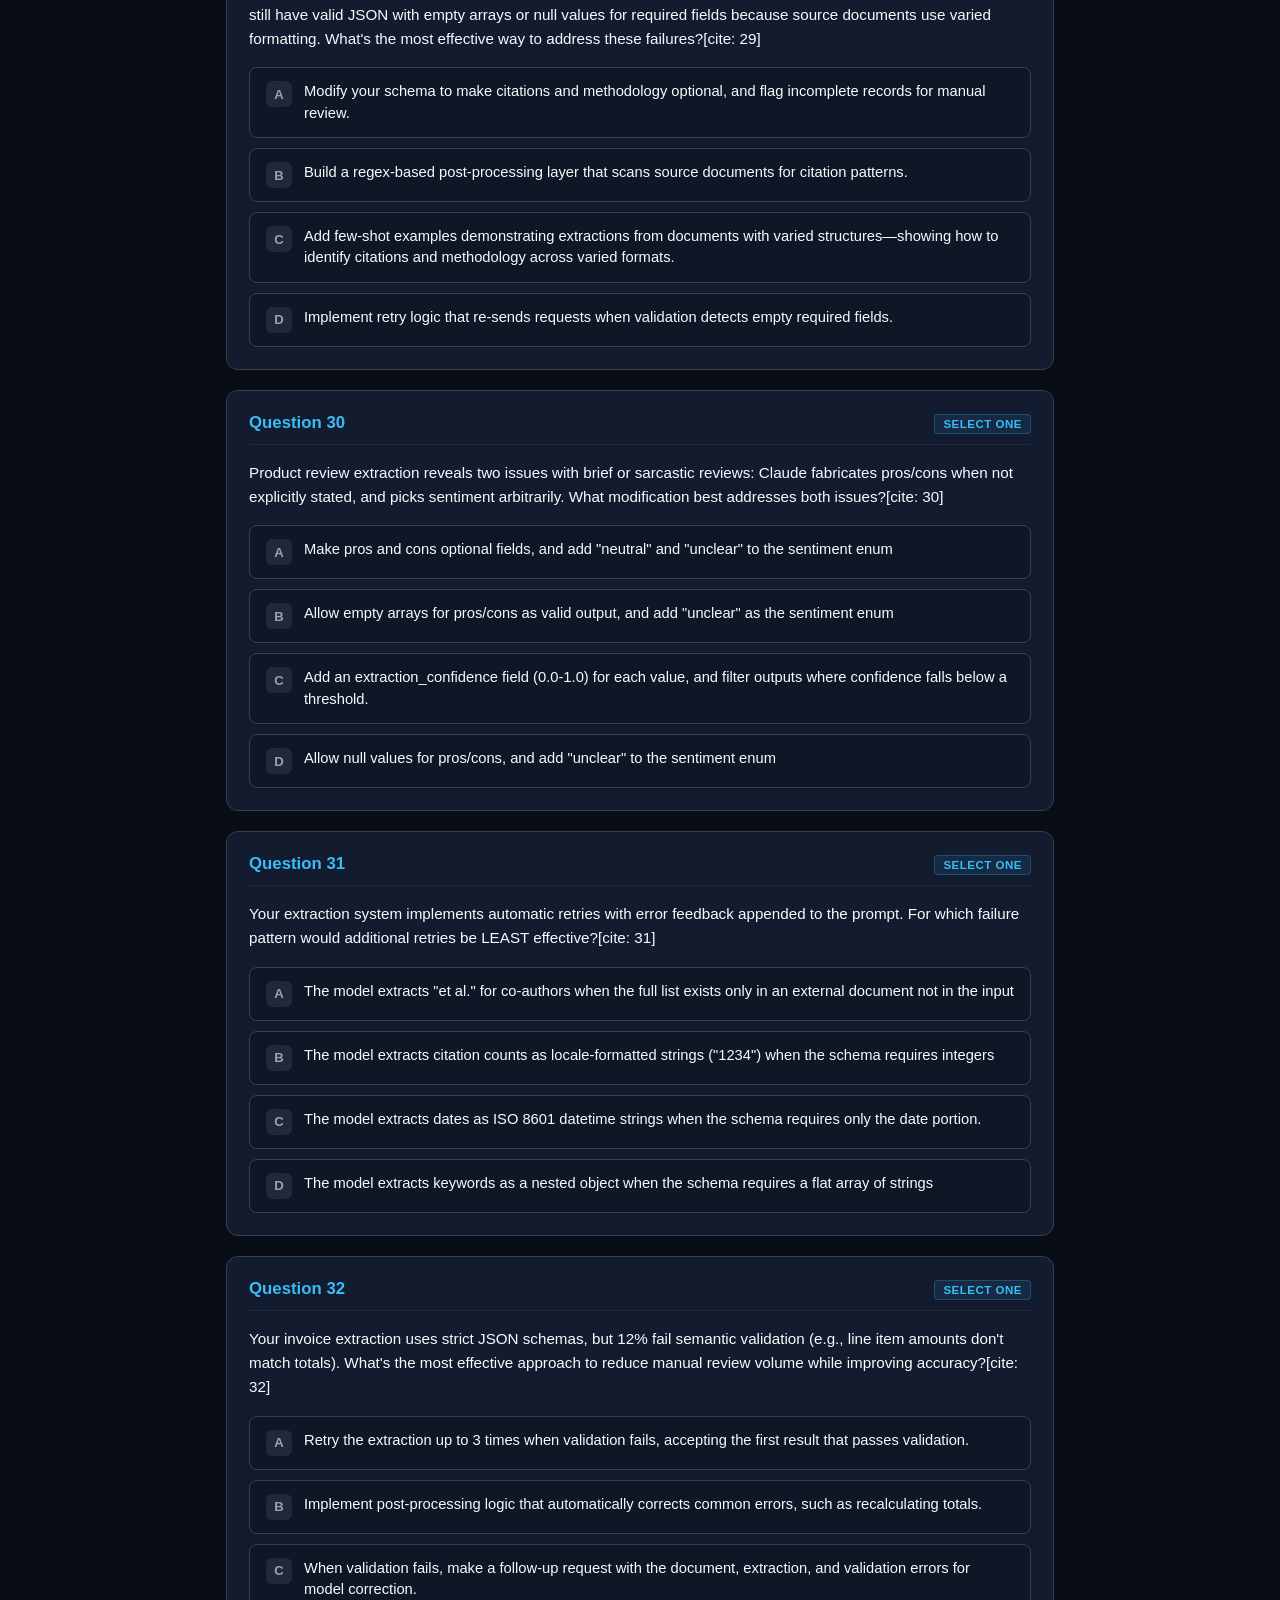
==== commit b31ca3fc: "Add files via upload" ====
--- a/index.html
+++ b/index.html
@@ -4,389 +4,18 @@
   <meta charset="UTF-8" />
   <meta name="viewport" content="width=device-width, initial-scale=1.0, maximum-scale=1.0, user-scalable=no" />
   <title>Salesforce Certified Platform Developer II - Practice Assessment</title>
-  <style>
-    :root {
-      --bg-main: #090d16;
-      --bg-card: #131b2e;
-      --bg-card-hover: #17223b;
-      --border-color: #334155;
-      --text-main: #f8fafc;
-      --text-muted: #94a3b8;
-      --brand: #38bdf8;
-      --brand-glow: rgba(56, 189, 248, 0.2);
-      --success: #10b981;
-      --success-bg: rgba(16, 185, 129, 0.15);
-      --error: #f43f5e;
-      --error-bg: rgba(244, 63, 94, 0.15);
-      --code-bg: #0b1120;
-      --hud-bg: rgba(9, 13, 22, 0.88);
-    }
-
-    * {
-      box-sizing: border-box;
-      margin: 0;
-      padding: 0;
-      font-family: -apple-system, BlinkMacSystemFont, "Segoe UI", Roboto, Helvetica, Arial, sans-serif;
-      -webkit-tap-highlight-color: transparent;
-    }
-
-    body {
-      background-color: var(--bg-main);
-      color: var(--text-main);
-      padding-top: 86px;
-      padding-bottom: 60px;
-      min-height: 100vh;
-      display: flex;
-      flex-direction: column;
-      align-items: center;
-    }
-
-    /* Sticky HUD Header */
-    .hud-header {
-      position: fixed;
-      top: 0;
-      left: 0;
-      width: 100%;
-      background: var(--hud-bg);
-      backdrop-filter: blur(14px);
-      -webkit-backdrop-filter: blur(14px);
-      border-bottom: 1px solid var(--border-color);
-      z-index: 1000;
-      display: flex;
-      flex-direction: column;
-      align-items: center;
-    }
-
-    .hud-container {
-      width: 100%;
-      max-width: 860px;
-      padding: 12px 18px;
-      display: flex;
-      justify-content: space-between;
-      align-items: center;
-      gap: 12px;
-    }
-
-    .hud-stats {
-      display: flex;
-      align-items: center;
-      gap: 12px;
-      font-size: 0.88rem;
-      font-weight: 600;
-    }
-
-    .hud-pill {
-      background: var(--bg-card);
-      border: 1px solid var(--border-color);
-      padding: 6px 12px;
-      border-radius: 20px;
-      display: inline-flex;
-      align-items: center;
-      gap: 6px;
-    }
-
-    .hud-pill span.num {
-      color: var(--brand);
-    }
-
-    .hud-actions {
-      display: flex;
-      align-items: center;
-      gap: 8px;
-    }
-
-    .btn-hud {
-      background: var(--bg-card);
-      color: var(--text-main);
-      border: 1px solid var(--border-color);
-      border-radius: 8px;
-      padding: 7px 12px;
-      font-size: 0.8rem;
-      font-weight: 600;
-      cursor: pointer;
-      transition: all 0.2s ease;
-    }
-
-    .btn-hud:hover {
-      border-color: var(--brand);
-      color: var(--brand);
-    }
-
-    .btn-hud.active {
-      background: var(--brand);
-      color: #090d16;
-      border-color: var(--brand);
-    }
-
-    .progress-bar-container {
-      width: 100%;
-      height: 4px;
-      background: rgba(255, 255, 255, 0.05);
-    }
-
-    .progress-bar {
-      height: 100%;
-      width: 0%;
-      background: linear-gradient(90deg, var(--brand), var(--success));
-      transition: width 0.3s ease;
-    }
-
-    /* Container */
-    .quiz-container {
-      width: 100%;
-      max-width: 860px;
-      padding: 0 16px;
-      display: flex;
-      flex-direction: column;
-      gap: 20px;
-      margin-top: 10px;
-    }
-
-    /* Cards */
-    .question-card {
-      background-color: var(--bg-card);
-      border: 1px solid var(--border-color);
-      border-radius: 12px;
-      padding: 22px;
-      display: flex;
-      flex-direction: column;
-      gap: 16px;
-      transition: border-color 0.2s ease;
-    }
-
-    .question-card.answered {
-      border-color: #23354d;
-    }
-
-    .card-header {
-      display: flex;
-      justify-content: space-between;
-      align-items: baseline;
-      border-bottom: 1px solid rgba(255, 255, 255, 0.06);
-      padding-bottom: 10px;
-    }
-
-    .card-title {
-      font-size: 1.05rem;
-      font-weight: 700;
-      color: var(--brand);
-    }
-
-    .badge-kind {
-      font-size: 0.72rem;
-      font-weight: 700;
-      text-transform: uppercase;
-      letter-spacing: 0.5px;
-      padding: 3px 8px;
-      border-radius: 4px;
-      background: rgba(56, 189, 248, 0.1);
-      color: var(--brand);
-      border: 1px solid rgba(56, 189, 248, 0.25);
-    }
-
-    .question-text {
-      font-size: 0.95rem;
-      line-height: 1.6;
-      color: var(--text-main);
-      white-space: pre-wrap;
-    }
-
-    .options-group {
-      display: flex;
-      flex-direction: column;
-      gap: 10px;
-    }
-
-    .option-btn {
-      min-height: 52px;
-      padding: 13px 16px;
-      border-radius: 8px;
-      border: 1px solid var(--border-color);
-      background: #0f1626;
-      color: var(--text-main);
-      display: flex;
-      align-items: flex-start;
-      gap: 12px;
-      text-align: left;
-      font-size: 0.92rem;
-      line-height: 1.45;
-      cursor: pointer;
-      transition: all 0.2s ease;
-      user-select: none;
-      white-space: pre-wrap;
-    }
-
-    .option-btn:hover:not(:disabled) {
-      background: var(--bg-card-hover);
-      border-color: var(--brand);
-    }
-
-    .option-btn .opt-badge {
-      display: inline-flex;
-      align-items: center;
-      justify-content: center;
-      min-width: 26px;
-      height: 26px;
-      border-radius: 6px;
-      background: rgba(255, 255, 255, 0.08);
-      font-size: 0.82rem;
-      font-weight: 700;
-      color: var(--text-muted);
-      flex-shrink: 0;
-    }
-
-    .option-btn .opt-text {
-      flex-grow: 1;
-    }
-
-    .option-btn.correct {
-      background: var(--success-bg) !important;
-      border-color: var(--success) !important;
-      color: #ecfdf5 !important;
-    }
-    .option-btn.correct .opt-badge {
-      background: var(--success) !important;
-      color: #042f2e !important;
-    }
-
-    .option-btn.incorrect {
-      background: var(--error-bg) !important;
-      border-color: var(--error) !important;
-      color: #fff1f2 !important;
-    }
-    .option-btn.incorrect .opt-badge {
-      background: var(--error) !important;
-      color: #4c0519 !important;
-    }
-
-    .option-btn:disabled {
-      cursor: default;
-    }
-
-    .explanation-box {
-      display: none;
-      background: rgba(15, 23, 42, 0.7);
-      border-left: 4px solid var(--brand);
-      padding: 14px 16px;
-      border-radius: 0 8px 8px 0;
-      font-size: 0.88rem;
-      line-height: 1.5;
-      color: #cbd5e1;
-      animation: fadeIn 0.25s ease-in-out;
-    }
-
-    .explanation-box strong {
-      color: var(--brand);
-      display: block;
-      margin-bottom: 4px;
-      font-size: 0.82rem;
-      text-transform: uppercase;
-      letter-spacing: 0.5px;
-    }
-
-    @keyframes fadeIn {
-      from { opacity: 0; transform: translateY(-4px); }
-      to { opacity: 1; transform: translateY(0); }
-    }
-
-    .btn-multi-submit {
-      align-self: flex-start;
-      margin-top: 4px;
-      background: var(--brand);
-      color: #090d16;
-      font-weight: 700;
-      border: none;
-      padding: 10px 18px;
-      border-radius: 6px;
-      cursor: pointer;
-      transition: opacity 0.2s ease;
-    }
-    .btn-multi-submit:disabled {
-      opacity: 0.4;
-      cursor: not-allowed;
-    }
-
-    /* Modal */
-    .modal-overlay {
-      position: fixed;
-      inset: 0;
-      background: rgba(0, 0, 0, 0.85);
-      backdrop-filter: blur(8px);
-      display: none;
-      align-items: center;
-      justify-content: center;
-      padding: 16px;
-      z-index: 2000;
-    }
-    .modal-overlay.active {
-      display: flex;
-    }
-
-    .modal-box {
-      background: var(--bg-card);
-      border: 1px solid var(--border-color);
-      border-radius: 16px;
-      padding: 32px 28px;
-      max-width: 480px;
-      width: 100%;
-      text-align: center;
-      display: flex;
-      flex-direction: column;
-      align-items: center;
-      gap: 16px;
-    }
-
-    .score-circle {
-      width: 110px;
-      height: 110px;
-      border-radius: 50%;
-      border: 4px solid var(--brand);
-      display: flex;
-      flex-direction: column;
-      align-items: center;
-      justify-content: center;
-      font-size: 1.8rem;
-      font-weight: 800;
-      color: var(--text-main);
-    }
-    .score-circle small {
-      font-size: 0.8rem;
-      color: var(--text-muted);
-    }
-
-    .modal-actions {
-      display: flex;
-      gap: 12px;
-      width: 100%;
-      margin-top: 10px;
-    }
-    .btn-primary {
-      flex: 1;
-      padding: 12px;
-      background: var(--brand);
-      color: #090d16;
-      font-weight: 700;
-      border-radius: 8px;
-      border: none;
-      cursor: pointer;
-    }
-    .btn-secondary {
-      flex: 1;
-      padding: 12px;
-      background: #0f172a;
-      color: var(--text-main);
-      border: 1px solid var(--border-color);
-      font-weight: 600;
-      border-radius: 8px;
-      cursor: pointer;
-    }
-  </style>
+  <link rel="stylesheet" href="style.css" />
 </head>
 <body>
 
   <header class="hud-header">
     <div class="hud-container">
       <div class="hud-stats">
+        <select id="set-selector" class="set-selector">
+          <option value="set1">Set 1 (Q1 - Q50)</option>
+          <option value="set2">Set 2 (Q21 - Q60)</option>
+          <option value="set3">Set 3 (Q41 - Q65)</option>
+        </select>
         <div class="hud-pill">Score: <span id="hud-score" class="num">0</span> / <span id="hud-attempted">0</span> (<span id="hud-pct">0%</span>)</div>
         <div class="hud-pill">Progress: <span id="hud-answered" class="num">0</span> / <span id="hud-total">0</span></div>
       </div>
@@ -417,931 +46,13 @@
     </div>
   </div>
 
-  <script>
-    const quizData = [
-      {
-    num: 1,
-    kind: "single",
-    q: "After the web search agent and document analysis agent complete their tasks, the coordinator invokes the synthesis agent. However, the synthesis agent responds that it cannot complete the task because no research findings were provided. What is the most likely cause of this issue?[cite: 1]",
-    options: {
-      A: "The synthesis agent needs tools that can fetch results directly from the other agents' conversation histories.",
-      B: "The synthesis agent's context window is not large enough to hold the combined outputs from both previous agents.",
-      C: "The subagents need to share a single API connection to enable automatic context sharing between invocations.",
-      D: "The coordinator did not include the outputs from the previous agents in the synthesis agent's prompt."
-    },
-    answer: ["D"],
-    explanation: "The synthesis agent requires the actual output data from prior agents to perform its task. If the coordinator fails to include these outputs in the prompt, the synthesis agent will have no data to synthesize[cite: 1]."
-  },
-  {
-    num: 2,
-    kind: "single",
-    q: "When researching \"renewable energy adoption,\" the web search agent returns recent statistics (2024: 35% adoption) while the document analysis agent extracts data from internal reports (2022: 18% adoption). The synthesis agent incorrectly flags these as contradictory sources rather than recognizing the data shows growth over time. What change would best enable the synthesis agent to correctly interpret such temporal differences?[cite: 2]",
-    options: {
-      A: "Require subagents to include publication or data collection dates in their structured outputs.",
-      B: "Instruct the synthesis agent to always treat the most recent data as authoritative and place older findings in a separate historical appendix.",
-      C: "Add a conflict resolution agent that automatically discards older data when newer data exists for the same metric.",
-      D: "Configure the web search agent to only return results from the past 6 months"
-    },
-    answer: ["A"],
-    explanation: "Providing explicit temporal data (publication or collection dates) allows the synthesis agent to correctly order findings chronologically rather than viewing them as contradictions[cite: 2]."
-  },
-  {
-    num: 3,
-    kind: "single",
-    q: "Users report that final reports sometimes lack depth on specific subtopics. Investigation shows that the document analysis agent frequently identifies gaps-for instance, noting \"the retrieved sources discuss API authentication but lack details on token refresh patterns\"-but under the current strict pipeline, this insight isn't actionable since search has already completed. What is the most effective architectural change?[cite: 3]",
-    options: {
-      A: "Have the analysis agent report specific gaps to the coordinator, which triggers targeted searches and re-invokes analysis until sufficient.",
-      B: "Add a research planning agent before the search phase that decomposes topics into specific sub-questions.",
-      C: "Have the synthesis agent attach confidence scores to each section and flag areas with insufficient coverage for manual review.",
-      D: "Have the coordinator review analysis output for gap indicators and re-invoke search with gap-informed queries when gaps are detected."
-    },
-    answer: ["A"],
-    explanation: "This introduces a dynamic, agentic loop (or reflection pattern) into the workflow. Instead of a rigid, linear pipeline, allowing the system to iteratively fill gaps[cite: 3]."
-  },
-  {
-    num: 4,
-    kind: "single",
-    q: "Your multi-agent research pipeline crashed after processing 12 of 28 documents. The web search agent had identified relevant sources, the document analyzer had partially complete and the synthesizer had begun pattern identification. You need to resume processing without repeating work or losing fidelity of prior findings. What state management approach balance information fidelity with context efficiency when restoring agent state?[cite: 4]",
-    options: {
-      A: "Have each agent persist a structured export to a known location. On resume, the coordinator loads the manifest and injects relevant state into agent prompts.",
-      B: "Persist the coordinator's conversation log containing all task delegations and responses, providing this to agents when resuming.",
-      C: "Have each agent maintain its own persistent state file and reload it independently at the start of each session.",
-      D: "Index all agent outputs in a shared vector store. When resuming each agent queries the store using semantic search to retrieve relevant prior findings."
-    },
-    answer: ["A"],
-    explanation: "Persistent structured exports allow precise state restoration and context injection without relying on bloated raw conversation logs[cite: 4]."
-  },
-  {
-    num: 5,
-    kind: "single",
-    q: "The synthesis agent completes its initial pass but flags that three key research questions remain unanswered because the web search and document analysis agents didn't find relevant information on those specific subtopics. The coordinator currently proceeds directly to report generation, producing reports with incomplete coverage. What change would most effectively improve research completeness?[cite: 5]",
-    options: {
-      A: "Have the coordinator evaluate synthesis output for gaps, then re-delegate to web search and document analysis with targeted queries before invoking synthesis again.",
-      B: "Increase the initial breadth of queries sent to web search and document analysis to reduce the probability of missing relevant information.",
-      C: "Have the report generation agent note which research questions couldn't be answered, so users understand the limitations of the final output.",
-      D: "Give the synthesis agent direct access to web search tools so it can autonomously fill knowledge gaps without returning control to the coordinator."
-    },
-    answer: ["A"],
-    explanation: "Implementing an evaluation-and-re-delegation loop ensures missing information is actively hunted down before finalizing the report[cite: 5]."
-  },
-  {
-    num: 6,
-    kind: "single",
-    q: "When analyzing complex legal cases that cite multiple precedents, the document analysis subagent processes each sequentially. A landmark case citing 12 precedents takes over 3 minutes to analyze completely. What's the most effective way to reduce this latency while preserving the coordinator's ability to monitor and debug the system?[cite: 6]",
-    options: {
-      A: "Enable the document analysis subagent to spawn its own specialized subagents dynamically when it encounters cases with many citations",
-      B: "Implement a message queue where precedent analysis tasks are processed asynchronously by a pool of worker agents",
-      C: "Create a recursive agent hierarchy where analysis agents subdivide work among child agents until reading single-precedent granularity",
-      D: "Have the coordinator spawn parallel document analysis subagents, each handling a subset of precedents, then aggregate results before synthesis"
-    },
-    answer: ["D"],
-    explanation: "Parallelizing tasks across subagents drastically cuts down processing time while keeping the coordinator directly in control of the workflow[cite: 6]."
-  },
-  {
-    num: 7,
-    kind: "single",
-    q: "Introduction monitoring shows the research phase takes longer than expected. Analysis reveals the coordinator invokes the web search subagent, waits for its response, then invokes the document analysis subagent and waits again. These tasks are independent - neither requires the other's output. How should you modify the system to run these subagents concurrently?[cite: 7]",
-    options: {
-      A: "Switch both subagents to use a Haiku tier model instead of to reduce their individual execution time.",
-      B: "Create an async orchestration layer outside the agent that spawns parallel threads, each running a separate coordinator subagent pair, then aggregates results.",
-      C: "Add detailed instructions to the coordinator's system prompt explaining the performance benefits of parallel execution and requesting it invoke both subagents at the same",
-      D: "Structure the coordinator to emit both Task tool calls (for web search and document analysis) in a single response message rather than across separate conversation turns."
-    },
-    answer: ["D"],
-    explanation: "Emitting multiple tool calls in a single model generation turn enables the underlying execution framework to run them in parallel[cite: 7]."
-  },
-  {
-    num: 8,
-    kind: "single",
-    q: "Production reviews reveal inconsistent handling of uncertainty in final reports. Sometimes conflicting subagent findings are synthesized into a single confident statement or reports over-hedge with excessive qualifications. When the web search agent returns one estimate and the document analysis agent returns another with confidence intervals, the coordinator either picks one arbitrarily or produces vague statements. What systematic approach best addresses this?[cite: 8]",
-    options: {
-      A: "Configure subagents to only report findings meeting a high confidence threshold, filtering uncertain information before it reaches the coordinator.",
-      B: "Add a verification subagent that cross-references findings across sources, only passing claims to synthesis that are corroborated by at least two independent sources.",
-      C: "Instruct the synthesis agent to structure reports with explicit sections distinguishing well-established findings from contested ones, preserving original source characterization and methodological context.",
-      D: "Implement a confidence calibration layer that normalizes subagent uncertainty expressions to standardized probability scores (0.0-1.0), then weight-average findings by their calculated reliability scores to produce a statistically grounded synthesis."
-    },
-    answer: ["C"],
-    explanation: "Clearly delineating established facts from contested data maintains appropriate nuance and preserves source credibility without arbitrary averaging[cite: 8]."
-  },
-  {
-    num: 9,
-    kind: "single",
-    q: "A user is expanding the research system beyond its single web search agent by adding specialized data sources (financial API agent, news monitoring agent, patent analysis agent). Currently, the synthesis agent converts everything to bullet points, causing financial comparisons to lose tabular clarity and news summaries to lose narrative flow. What change would most improve briefing quality?[cite: 9]",
-    options: {
-      A: "Update the synthesis agent to render each content type appropriately-financial data as tables, news as prose, and technical lists as structured points.",
-      B: "Add a format conversion layer between subagents and synthesis that transforms all outputs to a common intermediate representation (such as Markdown) to facilitate more flexible rendering.",
-      C: "Standardize all subagent outputs to JSON with fields for every data type to ensure programmatic consistency across the pipeline.",
-      D: "Standardize all subagent outputs to prose summaries with a uniform character to maintain a consistent executive voice regardless of the source material."
-    },
-    answer: ["A"],
-    explanation: "Matching the output rendering format to the nature of the underlying data source preserves clarity and readability[cite: 9]."
-  },
-  {
-    num: 10,
-    kind: "single",
-    q: "The coordinator agent has AgentDefinitions configured for all four specialized subagents, each with appropriate descriptions, prompts, and tool restrictions. During testing, you notice the coordinator correctly reasons about when to delegate-it generates messages like \"I'll ask the web search agent to find sources on this topic\"-but no subagent execution ever occurs. The coordinator then proceeds as if the delegation happened and continues with incomplete information. Logs show no errors. What is the most likely cause?[cite: 10]",
-    options: {
-      A: "Subagent context isolation means task descriptions from the coordinator don't automatically reach subagents; you need to configure explicit context forwarding in Claude AgentOptions.",
-      B: "The coordinator's max_tokens setting is too low, causing the Task tool invocation to be truncated before the subagent type parameter can be specified.",
-      C: "The coordinator's allowed Tools configuration doesn't include \"Task\", so while it can reason about delegation, it cannot invoke the tool required to spawn subagents.",
-      D: "The Agent Definitions are configured correctly, but the coordinator's system prompt doesn't explicitly list the available subagent types, preventing the model from knowing they can be invoked."
-    },
-    answer: ["C"],
-    explanation: "If the tool required for delegation (e.g., the Task tool) is missing from the allowed tools list, the model can talk about delegating, but execution will fail silently or stall[cite: 10]."
-  },
-  {
-    num: 11,
-    kind: "single",
-    q: "In production, final reports frequently contain claims without proper source attribution. Investigation shows that while the web search and document analysis agents correctly attach citations to their outputs, the synthesis agent loses track of which sources support which conclusions when combining findings. What's the most effective architectural change?[cite: 11]",
-    options: {
-      A: "Add a verification step where the report generator uses semantic similarity matching against original sources to reconstruct which claims came from which documents.",
-      B: "Have the coordinator inject source identifier prefixes into text before each handoff, then parse these prefixes at report generation to reconstruct citations.",
-      C: "Maintain complete transcripts of all subagent interactions and add a citation-resolution agent to analyze logs and determine attributions before report generation.",
-      D: "Require all subagents to output structured claim-source mappings that the synthesis agent must preserve and merge when combining findings from multiple sources."
-    },
-    answer: ["D"],
-    explanation: "Enforcing structured claim-source mappings ensures citation tracking persists reliably through aggregation and synthesis[cite: 11]."
-  },
-  {
-    num: 12,
-    kind: "single",
-    q: "After the web search and document analysis subagents complete their tasks, the coordinator needs to spawn the synthesis subagent to synthesize the findings. What is the correct approach for providing the synthesis subagent with the information it needs?[cite: 12]",
-    options: {
-      A: "Provide the subagent with tool definitions that allow it to request outputs from other subagents via callbacks",
-      B: "Include the complete findings from both subagents directly in the synthesis subagent's prompt",
-      C: "Pass reference identifiers and configure the subagent with read access to a shared memory store where other subagents deposited their results",
-      D: "Spawn the subagent with only a brief task description, relying on automatic context inheritance from the coordinator"
-    },
-    answer: ["C"],
-    explanation: "Passing references to a shared memory store scales efficiently without overflowing context windows or tightly coupling agents[cite: 12]."
-  },
-  {
-    num: 13,
-    kind: "single",
-    q: "The web search agent has gathered several relevant sources for a research topic. The document analysis agent now needs to examine these sources. How does information flow between these two specialized subagents?[cite: 13]",
-    options: {
-      A: "The coordinator agent receives the web search agent's output and includes relevant findings in the prompt when invoking the document analysis agent.",
-      B: "The agents communicate through an event-driven message queue, with the document analysis agent subscribing to web search completion events.",
-      C: "The web search agent directly invokes the document analysis agent, using the discovered sources as parameters.",
-      D: "Both agents access a shared memory store where the web search agent writes findings and the document analysis agent reads them."
-    },
-    answer: ["A"],
-    explanation: "This follows the standard orchestration pattern where the coordinator manages all data flow, explicitly passing outputs between subagents[cite: 13]."
-  },
-  {
-    num: 14,
-    kind: "single",
-    q: "After the web search agent finds 25 sources (120K tokens), the document analysis agent extracts insights (15K tokens), and the synthesis agent produces a draft (3K tokens), the coordinator must pass context to the report generation agent for the final output with proper source citations. What context-passing strategy provides the best balance of completeness and efficiency?[cite: 14]",
-    options: {
-      A: "Pass only the synthesis draft and have a separate post-processing pipeline match claims to sources and insert citations after the report is generated.",
-      B: "Pass the full accumulated context from all prior agents.",
-      C: "Pass the synthesis draft along with a structured source index that maps key claims to their source URLs and relevant excerpts.",
-      D: "Pass a condensed summary of all prior stages that preserves the main findings and attributes them to sources by name only."
-    },
-    answer: ["C"],
-    explanation: "This provides precise citation mapping and context without flooding the model with raw, unsummarized text from earlier stages[cite: 14]."
-  },
-  {
-    num: 15,
-    kind: "single",
-    q: "Your search products tool queries an external catalog API that returns paginated results (50 items per request). Production logs show queries frequently match 200+ products, and the design that auto-fetches all pages causes 15-20 second delays. How should you redesign the pagination handling?[cite: 15]",
-    options: {
-      A: "Create separate search products and fetch more results tools for pagination.",
-      B: "Implement server-side relevance ranking and return only the top 50 most relevant items.",
-      C: "Add a max pages parameter (default: 2) that controls how many pages are fetched internally",
-      D: "Return the first page with total match count and cursor for additional pages."
-    },
-    answer: ["D"],
-    explanation: "Cursors and match counts allow efficient, on-demand pagination without heavy auto-fetching delays[cite: 15]."
-  },
-  {
-    num: 16,
-    kind: "single",
-    q: "Your search Flights tool calls an external airline API that occasionally returns a 503 Service Unavailable error. What is the most effective way to handle this error in your tool implementation?[cite: 16]",
-    options: {
-      A: "Return an empty flight list as if the search succeeded but found no matching flights.",
-      B: "Log the error internally and return an empty response, letting the model continue without the flight data.",
-      C: "Return an error message in the tool result explaining the service is temporarily unavailable.",
-      D: "Automatically retry the request up to five times with exponential backoff before returning results to the agent."
-    },
-    answer: ["D"],
-    explanation: "Handling transient failures via retry logic with exponential backoff shields the agent from temporary infrastructure hiccups[cite: 16]."
-  },
-  {
-    num: 17,
-    kind: "single",
-    q: "Your MCP server implements a check_availability tool that queries an external calendar API. During testing, you encounter three error conditions: (1) malformed request missing user email, (2) 404 because user doesn't exist, (3) 503 service unavailable. How should each error be reported according to MCP's error handling design?[cite: 17]",
-    options: {
-      A: "Report all three as tool results with isError: true",
-      B: "Report errors 1 and 2 as JSON-RPC protocol errors, report error 3 as a tool result with isError: true",
-      C: "Report error 1 as a JSON-RPC protocol error, report errors 2 and 3 as tool results with isError: true",
-      D: "Report all three as JSON-RPC protocol errors."
-    },
-    answer: ["C"],
-    explanation: "Malformed syntax/parameters represent protocol-level failures, while valid calls resulting in server errors or resource misses are handled at the tool outcome level (`isError: true`)[cite: 17]."
-  },
-  {
-    num: 18,
-    kind: "single",
-    q: "Your documents search tool returns results as plain text. You want the agent to perform multi-step workflows involving document selection. What return format would best enable these multi-step workflows?[cite: 18]",
-    options: {
-      A: "URLs that users can click to open the document in their browser.",
-      B: "Structured data containing document IDs and metadata for each result",
-      C: "A JSON array of document titles extracted from the search results.",
-      D: "More detailed human-readable descriptions including the size and authors."
-    },
-    answer: ["B"],
-    explanation: "Structured IDs and metadata give agents clean references required to execute precise multi-step workflows[cite: 18]."
-  },
-  {
-    num: 19,
-    kind: "single",
-    q: "Your agent has access to 50+ specialized API connectors for different external services. As the connector library grew, tool selection accuracy dropped. You design a search_connectors tool that finds matching connectors, but agents frequently skip searching and call connectors directly, or pick wrong ones from filtered results. How should you design the tool composition pattern?[cite: 19]",
-    options: {
-      A: "Design connectors with built-in compatibility validation that return descriptive errors for mismatched requests.",
-      B: "Design a find_and_execute(description, params) composite tool that searches and immediately executes the best matching connector.",
-      C: "Enhance all connector descriptions with detailed usage samples, edge cases, and input requirements. Add few-shot examples showing the correct search-then-use workflow.",
-      D: "Design search_connectors to dynamically add matched connectors to the agent's available tools. Connectors start unavailable and persist once discovered."
-    },
-    answer: ["D"],
-    explanation: "Keeping the active tool set small through dynamic provisioning prevents selection confusion while maintaining access to a large library[cite: 19]."
-  },
-  {
-    num: 20,
-    kind: "single",
-    q: "Your publish article tool calls an external CMS API that occasionally returns transient errors (timeouts, 503s) and non-transient errors (403 permission denied, 422 validation failure). Currently, every error is returned directly, leading the agent to retry non-transient errors. How should you partition error-handling responsibility?[cite: 20]",
-    options: {
-      A: "Handle all errors inside the tool: Implement retries with exponential backoff for every error type, and only surface a failure after fixed attempts.",
-      B: "Handle transient errors (timeouts, 503s) with automatic retries inside the tool implementation, and surface non-transient errors (permission denied, validation failures) to the agent with descriptive messages so it can take corrective action.",
-      C: "Surface all errors to the agent immediately with detailed context, and let the agent decide which errors to retry and how many times.",
-      D: "Implement a universal error handler that catches all exceptions and returns a generic \"tool unavailable\" message."
-    },
-    answer: ["B"],
-    explanation: "Transient errors should be managed transparently via retries, whereas permanent errors need clear messaging so the agent can course-correct[cite: 20]."
-  },
-  {
-    num: 21,
-    kind: "single",
-    q: "Your remove_team_member tool uses a dry_run boolean parameter for previewing impacts before execution. Production monitoring shows the agent bypasses the preview step in 15% of calls by calling with dry_run=false directly. What is the most reliable approach?[cite: 21]",
-    options: {
-      A: "Add server-side validation that permits dry_run false only when a dry_run=true call with identical parameters occurred within the past 60 seconds.",
-      B: "Replace with two tools: preview_remove_member returns impact details and a single-use confirmation token; execute_remove_member requires that token, binding execution to the specific previewed action.",
-      C: "Annotate the tool as requiring confirmation and configure the orchestration layer to prompt the user for approval before forwarding any calls to annotated tools",
-      D: "Add detailed instructions and few-shot examples to the tool description requiring the agent to always call with dry_run true first."
-    },
-    answer: ["B"],
-    explanation: "Token-binding enforces a strict preview-then-execute flow that cannot be bypassed via parameter manipulation[cite: 21]."
-  },
-  {
-    num: 22,
-    kind: "single",
-    q: "Your expense reimbursement agent processes requests using a process reimbursement tool. Company policy requires that reimbursements above $500 must be approved before funds are disbursed. How do you ensure this threshold enforcement is tamper-proof regardless of how the agent is prompted?[cite: 22]",
-    options: {
-      A: "The process reimbursement tool accepts an approved_by_manager parameter. The system prompt instructs the agent to only set this to true after confirmation.",
-      B: "Provide two tools: auto_reimburse (limit $500) and manager_approval. Include system prompt instructions telling the agent to check the amount.",
-      C: "The process reimbursement tool accepts amount and details, and internally enforces the threshold; amounts <$500 are auto-disbursed, and amounts >$500 create a pending approval request.",
-      D: "Implement the threshold check in a PreToolUse hook that inspects the amount parameter before execution."
-    },
-    answer: ["C"],
-    explanation: "Putting security and business logic directly inside the tool implementation makes the rule tamper-proof against model bypass or prompt injection[cite: 22]."
-  },
-  {
-    num: 23,
-    kind: "single",
-    q: "Your order management system requires tools for three distinct operations: issuing refunds, canceling orders, and reshipping. Each shares an order_id parameter but has different additional requirements, leading the agent to frequently omit or include irrelevant parameters. What design change will most effectively improve parameter accuracy?[cite: 23]",
-    options: {
-      A: "Split into three separate tools (e.g., issue refund, cancel_order, reship_order), each defining only the parameters required for that specific operation.",
-      B: "Keep one unified tool with all parameters marked optional, but add few-shot examples in the system prompt showing correct parameter combinations.",
-      C: "Keep one unified tool but add JSON Schema if-then-else conditionals to enforce that parameters are required only when operation type matches.",
-      D: "Keep one unified tool with a nested operation object parameter whose internal structure varies by operation type."
-    },
-    answer: ["A"],
-    explanation: "Dedicated tools remove schema ambiguity, ensuring the model only sees and provides relevant parameters for a specific intent[cite: 23]."
-  },
-  {
-    num: 24,
-    kind: "single",
-    q: "Your portfolio value tool returns the total value of a user's investment portfolio. You're deciding between returning a structured JSON object versus returning a formatted text string. What is the primary advantage of structured output?[cite: 24]",
-    options: {
-      A: "Structured JSON consumes significantly fewer tokens than natural language, substantially reducing API costs.",
-      B: "The agent can reliably extract specific values without parsing free form text, reducing errors in subsequent operations",
-      C: "Structured JSON is processed deterministically by the model, significantly improving accuracy when extracting values.",
-      D: "JSON schemas automatically validate that the underlying API returned correct data before the agent processes it."
-    },
-    answer: ["B"],
-    explanation: "Explicit schema fields provide predictable boundaries, making downstream data parsing clean and reliable[cite: 24]."
-  },
-  {
-    num: 25,
-    kind: "single",
-    q: "Your scheduling agent uses get_available_slots to retrieve open appointment times, then book_appointment to reserve a slot. 15% of bookings fail with \"slot no longer available\" because another user booked it in between. How should you redesign these tools?[cite: 25]",
-    options: {
-      A: "Modify book_appointment to return detailed failure information including alternative slots, enabling the agent to retry.",
-      B: "Keep both tools but add retry logic to the agent's system prompt instructing it to call availability again if booking fails.",
-      C: "Add a hold_slot tool that creates a 60-second temporary reservation between checking availability and booking.",
-      D: "Combine both tools into a single find_and_book_appointment that atomically checks availability and books."
-    },
-    answer: ["D"],
-    explanation: "Atomicity eliminates the gap between checking and booking, resolving race conditions[cite: 25]."
-  },
-  {
-    num: 26,
-    kind: "single",
-    q: "Your log workout tool accepts exercise_type, value, and measurement. The agent frequently passes mismatched combinations (e.g., \"reps\" for running or \"miles\" for bench press). Exercises divide into cardio and strength. What approach would most effectively reduce these errors?[cite: 26]",
-    options: {
-      A: "Implement server-side validation returning descriptive errors for invalid combinations, allowing the agent to retry.",
-      B: "Add enum constraints on measurement limiting values to \"minutes\", \"miles\", \"reps\", or \"sets\".",
-      C: "Add explicit examples to the tool description showing valid combinations for each exercise category.",
-      D: "Split into log_cardio_workout and log_strength_workout with specific parameters for each."
-    },
-    answer: ["D"],
-    explanation: "Splitting tools by category structurally enforces correct parameters and eliminates invalid combinations[cite: 26]."
-  },
-  {
-    num: 27,
-    kind: "single",
-    q: "Your MCP server includes archive_file and delete_file tools. Production logs show the agent calls delete when users ask to remove old backups, but policy requires archiving. Both tools currently have minimal descriptions. Which change most directly improves tool selection?[cite: 27]",
-    options: {
-      A: "Add a confirmation step that requires users to type \"CONFIRM DELETE\" before delete_file executes.",
-      B: "Implement server-side validation that rejects delete_file calls for files tagged as backups, returning an error message.",
-      C: "Expand tool descriptions to clarify use cases, adding guidance like \"Do not use for backup files\" to delete_file.",
-      D: "Add few-shot examples to the system prompt demonstrating that requests involving \"backup\" should use archive_file."
-    },
-    answer: ["C"],
-    explanation: "Detailed descriptions directly shape the model's tool selection reasoning and prevent misuse[cite: 27]."
-  },
-  {
-    num: 28,
-    kind: "single",
-    q: "Your CRM agent's delete_contact tool handles requests like \"delete duplicate entry for Acme Corp.\" The database contains similarly named records, resulting in mistaken deletions, while multi-step confirmations add too much friction. Which approach most effectively reduces the error rate while maintaining efficiency?[cite: 28]",
-    options: {
-      A: "Present matched records with differentiating fields and require single-click confirmation of the intended target before executing deletion.",
-      B: "Require users to supply the exact record ID from the CRM interface rather than natural language references.",
-      C: "Deploy automated duplicate detection that identifies and merges probable duplicates.",
-      D: "Implement soft-delete with a 30-day recovery window so users can undo mistakes."
-    },
-    answer: ["A"],
-    explanation: "Displaying differentiating metadata resolves ambiguity while keeping the workflow streamlined[cite: 28]."
-  },
-  {
-    num: 29,
-    kind: "single",
-    q: "After implementing tool use with strict schema definitions, JSON syntax errors are eliminated, but 5% of extractions still have valid JSON with empty arrays or null values for required fields because source documents use varied formatting. What's the most effective way to address these failures?[cite: 29]",
-    options: {
-      A: "Modify your schema to make citations and methodology optional, and flag incomplete records for manual review.",
-      B: "Build a regex-based post-processing layer that scans source documents for citation patterns.",
-      C: "Add few-shot examples demonstrating extractions from documents with varied structures—showing how to identify citations and methodology across varied formats.",
-      D: "Implement retry logic that re-sends requests when validation detects empty required fields."
-    },
-    answer: ["C"],
-    explanation: "Few-shot examples teach the model how to locate and extract information from diverse structural layouts[cite: 29]."
-  },
-  {
-    num: 30,
-    kind: "single",
-    q: "Product review extraction reveals two issues with brief or sarcastic reviews: Claude fabricates pros/cons when not explicitly stated, and picks sentiment arbitrarily. What modification best addresses both issues?[cite: 30]",
-    options: {
-      A: "Make pros and cons optional fields, and add \"neutral\" and \"unclear\" to the sentiment enum",
-      B: "Allow empty arrays for pros/cons as valid output, and add \"unclear\" as the sentiment enum",
-      C: "Add an extraction_confidence field (0.0-1.0) for each value, and filter outputs where confidence falls below a threshold.",
-      D: "Allow null values for pros/cons, and add \"unclear\" to the sentiment enum"
-    },
-    answer: ["B"],
-    explanation: "Allowing empty arrays stops hallucinations when data is missing, and an \"unclear\" enum handles ambiguous or sarcastic feedback appropriately[cite: 30]."
-  },
-  {
-    num: 31,
-    kind: "single",
-    q: "Your extraction system implements automatic retries with error feedback appended to the prompt. For which failure pattern would additional retries be LEAST effective?[cite: 31]",
-    options: {
-      A: "The model extracts \"et al.\" for co-authors when the full list exists only in an external document not in the input",
-      B: "The model extracts citation counts as locale-formatted strings (\"1234\") when the schema requires integers",
-      C: "The model extracts dates as ISO 8601 datetime strings when the schema requires only the date portion.",
-      D: "The model extracts keywords as a nested object when the schema requires a flat array of strings"
-    },
-    answer: ["A"],
-    explanation: "Retries cannot recover information that is entirely absent from the input context[cite: 31]."
-  },
-  {
-    num: 32,
-    kind: "single",
-    q: "Your invoice extraction uses strict JSON schemas, but 12% fail semantic validation (e.g., line item amounts don't match totals). What's the most effective approach to reduce manual review volume while improving accuracy?[cite: 32]",
-    options: {
-      A: "Retry the extraction up to 3 times when validation fails, accepting the first result that passes validation.",
-      B: "Implement post-processing logic that automatically corrects common errors, such as recalculating totals.",
-      C: "When validation fails, make a follow-up request with the document, extraction, and validation errors for model correction.",
-      D: "Add stricter schema constraints with detailed field descriptions to prevent invalid values initially."
-    },
-    answer: ["C"],
-    explanation: "Providing explicit validation error feedback gives the model the context it needs to fix semantic and mathematical inconsistencies[cite: 32]."
-  },
-  {
-    num: 33,
-    kind: "single",
-    q: "Extracting structured data from 50,000 legacy legal contracts under a two-week deadline shows 82% pass JSON schema on the first attempt, while 18% fail due to diverse issues. Which batch processing strategy is most cost-efficient while meeting the deadline?[cite: 33]",
-    options: {
-      A: "Split documents into 10 sequential batches of 5,000 each, analyzing results and refining prompts between batches.",
-      B: "Submit all 50,000 documents via batch API, then submit failed extractions in successive batches—refining prompts between each batch—until all documents pass.",
-      C: "Use the real-time API for all 50,000 documents since the batch API's 24-hour window creates deadline risk.",
-      D: "Process 2,000 sample documents via real-time API to refine prompts, then batch process all 50,000 with optimized prompts."
-    },
-    answer: ["B"],
-    explanation: "The Batch API offers maximum cost savings for large volumes, while iterative refinement of failures ensures high ultimate quality[cite: 33]."
-  },
-  {
-    num: 34,
-    kind: "single",
-    q: "Your extraction pipeline processes contracts that frequently include amendments updating original terms. The model inconsistently extracts one value or the other. What's the most effective approach?[cite: 34]",
-    options: {
-      A: "Preprocess documents with a classifier that identifies and removes superseded sections before extraction.",
-      B: "Implement post-extraction validation using pattern matching to detect amendments and flag extractions for manual review.",
-      C: "Redesign the schema so amended fields capture multiple values, each with source location and effective date.",
-      D: "Add prompt instructions to always extract the most recent amendment value and ignore superseded terms."
-    },
-    answer: ["C"],
-    explanation: "Capturing multiple values with effective dates preserves historical evolution and amendment timelines[cite: 34]."
-  },
-  {
-    num: 35,
-    kind: "single",
-    q: "Your system must extract event details from calendar invitations and output JSON strictly conforming to a schema. What approach provides the most reliable schema compliance?[cite: 35]",
-    options: {
-      A: "Define a tool with your target schema as input parameters and have Claude call it with the extracted data.",
-      B: "Pre-fill Claude's response with an opening brace to force JSON output, then complete and parse the response.",
-      C: "Append instructions like \"Output only valid JSON matching the schema exactly\" and implement retry logic.",
-      D: "Include detailed JSON formatting instructions and target schema in your prompt, then parse Claude's text response."
-    },
-    answer: ["A"],
-    explanation: "Using tool definitions with strict schemas forces rigorous and guaranteed structural compliance[cite: 35]."
-  },
-  {
-    num: 36,
-    kind: "single",
-    q: "Your schema includes a `skills: string[]` field, but monitoring reveals compound phrase splitting issues, hallucinated skills, and wild array length variations. What is the most effective improvement?[cite: 36]",
-    options: {
-      A: "Add constraints: \"Extract 10-20 skills maximum, one skill per entry, only explicitly named skills.\"",
-      B: "Add post-extraction normalization that maps skills to a canonical taxonomy and deduplicates entries.",
-      C: "Enrich the schema to capture extraction metadata.",
-      D: "Add few-shot examples demonstrating compound phrase handling, explicit mention criteria, and appropriate entry granularity."
-    },
-    answer: ["D"],
-    explanation: "Few-shot examples clarify ambiguous extraction rules regarding granularity, splitting, and explicit presence[cite: 36]."
-  },
-  {
-    num: 37,
-    kind: "single",
-    q: "During testing of metadata extraction and enrichment tools (`lookup_citations`, `verify_doi`), Claude sometimes calls enrichment tools first, failing because it lacks the DOI that metadata extraction would provide. How do you ensure correct execution order?[cite: 37]",
-    options: {
-      A: "Set tool choice to specific tool (`extract_metadata`) and process enrichment requests in subsequent turns after receiving extracted metadata.",
-      B: "Set tool choice to \"any\" so Claude must use a tool, combined with system prompt instructions.",
-      C: "Set tool choice to specific tool for every API call in the pipeline.",
-      D: "Set tool choice to \"auto\" and reorder tool definitions so extract_metadata appears first."
-    },
-    answer: ["A"],
-    explanation: "Forcing the initial tool guarantees necessary parameters (like DOIs) are available before dependent tools are called[cite: 37]."
-  },
-  {
-    num: 38,
-    kind: "single",
-    q: "Analysis shows extractions with model confidence >90% have 97% accuracy overall. To reduce reviewer workload, you plan to automate high-confidence extractions. Before deploying, what validation step is most critical?[cite: 38]",
-    options: {
-      A: "Verify that 97% accuracy meets requirements for all downstream systems.",
-      B: "Analyze accuracy by document type and field to verify high-confidence extractions perform consistently across all segments.",
-      C: "Compare accuracy at different confidence thresholds (85%, 90%, 95%) to find the optimal cutoff.",
-      D: "Run a two-week pilot routing 25% of high-confidence extractions directly to downstream systems."
-    },
-    answer: ["B"],
-    explanation: "Segment-level analysis ensures high aggregate confidence isn't masking blind spots in specific document types or fields[cite: 38]."
-  },
-  {
-    num: 39,
-    kind: "single",
-    q: "Your extraction system uses tool use with a 12-field schema (~2,500 tokens). Processing documents under 150K tokens yields 98% accuracy, but documents between 175-190K tokens drop to 71% accuracy, missing final-third information. What is the most likely cause?[cite: 39]",
-    options: {
-      A: "Tool definitions consume input context tokens. Combined with prompts and document content, the total approaches the context limit, degrading end-of-document processing.",
-      B: "Very long documents exceed the model's effective attention span regardless of context limits.",
-      C: "The model distributes attention proportionally across input length.",
-      D: "Schemas exceeding 8-10 fields increase decision complexity during parameter generation."
-    },
-    answer: ["A"],
-    explanation: "Large tool definitions combined with extensive document text saturate effective context windows, leading to degradation at the document's end[cite: 39]."
-  },
-  {
-    num: 40,
-    kind: "single",
-    q: "In 18% of invoice extractions, the sum of line items doesn't match the grand total due to OCR or model errors, causing downstream rejections. What is the most effective approach?[cite: 40]",
-    options: {
-      A: "Add a \"calculated total\" field where the model sums extracted line items alongside a \"stated_total\" field. Flag records for human review when values differ.",
-      B: "Extract line items and totals independently, then use a separate validation model to reconcile discrepancies.",
-      C: "Add few-shot examples demonstrating invoices where extracted line items sum correctly.",
-      D: "Implement post-processing that automatically adjusts line item amounts proportionally."
-    },
-    answer: ["A"],
-    explanation: "Exposing calculation explicitly enables comparison and catches discrepancies reliably[cite: 40]."
-  },
-  {
-    num: 41,
-    kind: "single",
-    q: "Your pipeline processes standard monthly reports (archived) and urgent exception reports (alerts within 30 minutes). How should you architect the processing pipeline to minimize costs while meeting latency requirements?[cite: 41]",
-    options: {
-      A: "Submit all documents to the Batch API with custom IDs, processing urgent ones immediately when results arrive.",
-      B: "Submit all documents to the real-time Messages API for consistent processing latency.",
-      C: "Queue all documents and submit hourly batches, flagging urgent ones for expedited handling.",
-      D: "Route standard reports to the Batch API for cost savings, and route urgent exception reports to the real-time Messages API."
-    },
-    answer: ["D"],
-    explanation: "This balances cost optimization for non-time-sensitive documents with low-latency processing for urgent alerts[cite: 41]."
-  },
-  {
-    num: 42,
-    kind: "single",
-    q: "With varied document types and `tool_choice: \"auto\"`, Claude sometimes returns conversational text instead of calling an extraction tool. You need guaranteed structured output without knowing document type in advance. What's the most effective approach?[cite: 42]",
-    options: {
-      A: "Consolidate all document types into a single unified-schema extraction tool and force that tool.",
-      B: "Keep tool_choice: \"auto\" with system prompt instructions requiring tool use.",
-      C: "Set tool_choice: \"any\" with all extraction tools defined.",
-      D: "Add a preliminary classification call, then make a second call with tool_choice forced."
-    },
-    answer: ["C"],
-    explanation: "Forcing `tool_choice: \"any\" ensures the model must select a tool, eliminating conversational drift when extraction is mandatory[cite: 42]."
-  },
-  {
-    num: 43,
-    kind: "single",
-    q: "12% of extractions fail Pydantic validation with errors like expected float but got a range string. Retrying without modification fails. What's the most effective approach to recover?[cite: 43]",
-    options: {
-      A: "Set temperature to 0 to eliminate output variability and ensure consistent formatting.",
-      B: "Send a follow-up request including the validation error, asking the model to correct its output.",
-      C: "Pre-process source documents to standardize problematic formats before extraction.",
-      D: "Implement a secondary pipeline using a larger model tier to reprocess documents."
-    },
-    answer: ["B"],
-    explanation: "Providing targeted validation feedback allows the model to correct formatting and extraction errors[cite: 43]."
-  },
-  {
-    num: 44,
-    kind: "single",
-    q: "After three months of weekly sessions (85,000 tokens), the assistant provides generic literary analysis instead of recalling specific insights. What is the most effective approach?[cite: 44]",
-    options: {
-      A: "Add structured XML tags to mark significant discussion conclusions throughout history.",
-      B: "Use semantic embedding to index conversation history and retrieve relevant past exchanges.",
-      C: "Implement rolling window truncation to keep only recent 25,000 tokens.",
-      D: "Implement progressive summarization where older conversation blocks are replaced with concise summaries extracting key conclusions, keeping recent exchanges verbatim."
-    },
-    answer: ["D"],
-    explanation: "Progressive summarization preserves critical conclusions and thematic continuity while controlling token counts[cite: 44]."
-  },
-  {
-    num: 45,
-    kind: "single",
-    q: "After a 40-minute dinner planning session (78,000 tokens) with critical constraints (allergies, precise temperatures), how do you manage context?[cite: 45]",
-    options: {
-      A: "Summarize the entire conversation history into a concise summary capturing main topics.",
-      B: "Implement a sliding window retaining only recent 20,000 tokens relying on users to re-state information.",
-      C: "Store conversation externally and use semantic search to retrieve relevant portions.",
-      D: "Extract critical structured data into a compact reference section, summarize general discussion, and retain recent exchanges verbatim."
-    },
-    answer: ["D"],
-    explanation: "Storing high-priority facts in a compact reference block prevents critical constraints from being lost during summarization[cite: 45]."
-  },
-  {
-    num: 46,
-    kind: "single",
-    q: "Users refine playlist preferences across conversation turns, but Claude forgets preferences stated earlier. What is the most likely cause?[cite: 46]",
-    options: {
-      A: "The model's context window has been exceeded by conversation length.",
-      B: "The Claude API requires an unconfigured session_id parameter.",
-      C: "Claude requires a vector database connection to maintain memory.",
-      D: "Your application isn't including prior messages in the messages array."
-    },
-    answer: ["D"],
-    explanation: "Because APIs are stateless, failing to pass prior messages in each request array causes total loss of conversation history[cite: 46]."
-  },
-  {
-    num: 47,
-    kind: "single",
-    q: "A fitness coaching assistant struggles when users don't explicitly state their expertise level, defaulting to overly detailed responses despite contextual technical terminology. Which system prompt change addresses this?[cite: 47]",
-    options: {
-      A: "Replace most conditionals with a general principle: \"Adapt explanation depth to match user expertise, mirroring their terminology.\" Keep only safety-critical conditionals.",
-      B: "Add more conditional branches to cover additional expertise signals.",
-      C: "Implement a pre-conversation intake asking users to rate their experience level.",
-      D: "Add an explicit instruction asking a clarifying question about experience level whenever expertise isn't clear."
-    },
-    answer: ["A"],
-    explanation: "Flexible heuristics enable the model to infer expertise and adapt naturally based on user language cues[cite: 47]."
-  },
-  {
-    num: 48,
-    kind: "single",
-    q: "During initial testing, Claude doesn't seem to remember vocabulary words from earlier in the conversation when asked for a quiz. What is the most likely explanation?[cite: 48]",
-    options: {
-      A: "Your system prompt needs explicit instructions telling Claude to remember earlier turns.",
-      B: "You're not including prior messages in each API request-the stateless API doesn't retain history.",
-      C: "You need to enable conversation persistence by passing a session ID parameter.",
-      D: "The model's context window has filled up, causing earlier content to drop."
-    },
-    answer: ["B"],
-    explanation: "Stateless APIs require conversation history to be explicitly sent with every API call[cite: 48]."
-  },
-  {
-    num: 49,
-    kind: "single",
-    q: "A home renovation planning assistant follows persona guidelines for turns 1-4, but by turn 7 gives generic advice without asking about budget or timeline. The conversation totals only 2,500 tokens. What is the most likely cause?[cite: 49]",
-    options: {
-      A: "System prompts only establish initial behavior and don't persist across turns.",
-      B: "The system prompt is only sent with the first API request.",
-      C: "The assistant's accumulated responses are diluting the system prompt's influence.",
-      D: "The model's attention on system prompt instructions naturally weakens as turns accumulate."
-    },
-    answer: ["C"],
-    explanation: "As conversation turns accumulate, the growing dialogue history dilutes the relative attention given to the initial system prompt instructions[cite: 49]."
-  },
-  {
-    num: 50,
-    kind: "single",
-    q: "Users report that during extended conversations, the AI loses track of specific topics, examples, and preferences mentioned earlier. Your current sliding window keeps only the recent 25 message pairs. What's the most effective approach?[cite: 50]",
-    options: {
-      A: "Replace the sliding window with a hybrid approach: summarize older messages while keeping recent messages verbatim.",
-      B: "Implement vector similarity search over the full conversation history.",
-      C: "Increase window size to 50 message pairs to retain more history before truncation.",
-      D: "Add a separate API call each turn to summarize dropped messages, prepending a running summary."
-    },
-    answer: ["A"],
-    explanation: "Hybrid summarization retains historical context and older preferences while maintaining context window boundaries[cite: 50]."
-  }
-    ];
+  <!-- Load question data files first -->
+  <script src="questions-set1.js"></script>
+  <script src="questions-set2.js"></script>
+  <script src="questions-set3.js"></script>
 
-    // State
-    const userAnswers = {};
-    let activeFilter = 'all';
-
-    const quizMount = document.getElementById('quiz-mount');
-    const hudScore = document.getElementById('hud-score');
-    const hudAttempted = document.getElementById('hud-attempted');
-    const hudPct = document.getElementById('hud-pct');
-    const hudAnswered = document.getElementById('hud-answered');
-    const hudTotal = document.getElementById('hud-total');
-    const hudProgressBar = document.getElementById('hud-progress-bar');
-    const btnFilterMissed = document.getElementById('btn-filter-missed');
-    const btnReset = document.getElementById('btn-reset');
-
-    const modal = document.getElementById('scorecard-modal');
-    const modalScorePct = document.getElementById('modal-score-pct');
-    const modalScoreRatio = document.getElementById('modal-score-ratio');
-    const modalFeedback = document.getElementById('modal-feedback');
-    const modalBtnRestart = document.getElementById('modal-btn-restart');
-    const modalBtnReview = document.getElementById('modal-btn-review');
-
-    hudTotal.textContent = quizData.length;
-
-    function renderQuiz() {
-      quizMount.innerHTML = '';
-      quizData.forEach((item) => {
-        const isMissed = userAnswers[item.num] && !userAnswers[item.num].isCorrect;
-        if (activeFilter === 'missed' && !isMissed) {
-          return;
-        }
-
-        const card = document.createElement('div');
-        card.className = `question-card ${userAnswers[item.num] ? 'answered' : ''}`;
-        card.id = `q-card-${item.num}`;
-
-        const header = document.createElement('div');
-        header.className = 'card-header';
-        header.innerHTML = `
-          <div class="card-title">Question ${item.num}</div>
-          <span class="badge-kind">${item.kind === 'multi' ? 'Select Multiple' : 'Select One'}</span>
-        `;
-        card.appendChild(header);
-
-        const stem = document.createElement('div');
-        stem.className = 'question-text';
-        stem.textContent = item.q;
-        card.appendChild(stem);
-
-        const optionsGroup = document.createElement('div');
-        optionsGroup.className = 'options-group';
-        optionsGroup.id = `opt-group-${item.num}`;
-
-        const isAnswered = !!userAnswers[item.num];
-
-        Object.keys(item.options).forEach((key) => {
-          const btn = document.createElement('button');
-          btn.className = 'option-btn';
-          btn.dataset.key = key;
-
-          if (isAnswered) {
-            btn.disabled = true;
-            const isUserSelected = userAnswers[item.num].selected.includes(key);
-            const isTargetAnswer = item.answer.includes(key);
-
-            if (isTargetAnswer) {
-              btn.classList.add('correct');
-            } else if (isUserSelected && !isTargetAnswer) {
-              btn.classList.add('incorrect');
-            }
-          } else {
-            if (item.kind === 'single') {
-              btn.addEventListener('click', () => handleSingleSelect(item.num, key));
-            } else {
-              btn.addEventListener('click', () => toggleMultiOption(item.num, key, btn));
-            }
-          }
-
-          btn.innerHTML = `
-            <span class="opt-badge">${key}</span>
-            <span class="opt-text">${item.options[key]}</span>
-          `;
-          optionsGroup.appendChild(btn);
-        });
-
-        card.appendChild(optionsGroup);
-
-        if (item.kind === 'multi' && !isAnswered) {
-          const submitBtn = document.createElement('button');
-          submitBtn.className = 'btn-multi-submit';
-          submitBtn.id = `multi-submit-${item.num}`;
-          submitBtn.textContent = 'Lock In Choices';
-          submitBtn.disabled = true;
-          submitBtn.addEventListener('click', () => handleMultiSubmit(item.num));
-          card.appendChild(submitBtn);
-        }
-
-        const explanation = document.createElement('div');
-        explanation.className = 'explanation-box';
-        explanation.id = `exp-${item.num}`;
-        if (isAnswered) {
-          explanation.style.display = 'block';
-        }
-        explanation.innerHTML = `
-          <strong>Explanation:</strong>
-          ${item.explanation}
-        `;
-        card.appendChild(explanation);
-
-        quizMount.appendChild(card);
-      });
-
-      updateHUD();
-    }
-
-    const pendingSelections = {};
-
-    function toggleMultiOption(num, key, btn) {
-      if (!pendingSelections[num]) pendingSelections[num] = new Set();
-      if (pendingSelections[num].has(key)) {
-        pendingSelections[num].delete(key);
-        btn.style.borderColor = 'var(--border-color)';
-        btn.style.background = '#0f1626';
-      } else {
-        pendingSelections[num].add(key);
-        btn.style.borderColor = 'var(--brand)';
-        btn.style.background = 'rgba(56, 189, 248, 0.08)';
-      }
-
-      const submitBtn = document.getElementById(`multi-submit-${num}`);
-      if (submitBtn) {
-        submitBtn.disabled = pendingSelections[num].size === 0;
-      }
-    }
-
-    function handleSingleSelect(num, chosenKey) {
-      const q = quizData.find((d) => d.num === num);
-      const isCorrect = q.answer.includes(chosenKey);
-
-      userAnswers[num] = {
-        selected: [chosenKey],
-        isCorrect: isCorrect
-      };
-
-      finalizeQuestion(num);
-    }
-
-    function handleMultiSubmit(num) {
-      const q = quizData.find((d) => d.num === num);
-      const selected = Array.from(pendingSelections[num] || []);
-      const isCorrect =
-        selected.length === q.answer.length &&
-        selected.every((val) => q.answer.includes(val));
-
-      userAnswers[num] = {
-        selected: selected,
-        isCorrect: isCorrect
-      };
-
-      finalizeQuestion(num);
-    }
-
-    function finalizeQuestion(num) {
-      const q = quizData.find((d) => d.num === num);
-      const answerRecord = userAnswers[num];
-      const card = document.getElementById(`q-card-${num}`);
-      if (card) card.classList.add('answered');
-
-      const group = document.getElementById(`opt-group-${num}`);
-      const buttons = group.querySelectorAll('.option-btn');
-      buttons.forEach((btn) => {
-        btn.disabled = true;
-        const key = btn.dataset.key;
-        if (q.answer.includes(key)) {
-          btn.classList.add('correct');
-        } else if (answerRecord.selected.includes(key)) {
-          btn.classList.add('incorrect');
-        }
-      });
-
-      const multiBtn = document.getElementById(`multi-submit-${num}`);
-      if (multiBtn) multiBtn.style.display = 'none';
-
-      const exp = document.getElementById(`exp-${num}`);
-      if (exp) exp.style.display = 'block';
-
-      updateHUD();
-      checkCompletion();
-    }
-
-    function updateHUD() {
-      const answeredKeys = Object.keys(userAnswers);
-      const answeredCount = answeredKeys.length;
-      const totalCount = quizData.length;
-
-      let correctCount = 0;
-      answeredKeys.forEach((key) => {
-        if (userAnswers[key].isCorrect) correctCount++;
-      });
-
-      const pct = answeredCount > 0 ? Math.round((correctCount / answeredCount) * 100) : 0;
-      const progressPct = totalCount > 0 ? (answeredCount / totalCount) * 100 : 0;
-
-      hudScore.textContent = correctCount;
-      hudAttempted.textContent = answeredCount;
-      hudPct.textContent = `${pct}%`;
-      hudAnswered.textContent = answeredCount;
-      hudProgressBar.style.width = `${progressPct}%`;
-    }
-
-    function checkCompletion() {
-      if (Object.keys(userAnswers).length === quizData.length) {
-        showScorecard();
-      }
-    }
-
-    function showScorecard() {
-      let correct = 0;
-      quizData.forEach((q) => {
-        if (userAnswers[q.num]?.isCorrect) correct++;
-      });
-      const total = quizData.length;
-      const pct = Math.round((correct / total) * 100);
-
-      modalScorePct.textContent = `${pct}%`;
-      modalScoreRatio.textContent = `${correct} / ${total} Correct`;
-
-      if (pct >= 85) {
-        modalFeedback.textContent = "Outstanding! You demonstrate exceptional mastery of Salesforce Platform Developer patterns.";
-      } else if (pct >= 65) {
-        modalFeedback.textContent = "Solid performance! Review missed items to sharpen your apex trigger and governor limit nuances.";
-      } else {
-        modalFeedback.textContent = "Keep practicing! Review the detailed explanations on the cards to reinforce core principles.";
-      }
-
-      modal.classList.add('active');
-    }
-
-    btnReset.addEventListener('click', () => {
-      if (confirm('Restart quiz and clear all answers?')) {
-        for (const k in userAnswers) delete userAnswers[k];
-        for (const k in pendingSelections) delete pendingSelections[k];
-        activeFilter = 'all';
-        btnFilterMissed.classList.remove('active');
-        renderQuiz();
-      }
-    });
-
-    btnFilterMissed.addEventListener('click', () => {
-      if (activeFilter === 'missed') {
-        activeFilter = 'all';
-        btnFilterMissed.classList.remove('active');
-      } else {
-        activeFilter = 'missed';
-        btnFilterMissed.classList.add('active');
-      }
-      renderQuiz();
-    });
-
-    modalBtnRestart.addEventListener('click', () => {
-      modal.classList.remove('active');
-      btnReset.click();
-    });
-
-    modalBtnReview.addEventListener('click', () => {
-      modal.classList.remove('active');
-      activeFilter = 'missed';
-      btnFilterMissed.classList.add('active');
-      renderQuiz();
-    });
-
-    renderQuiz();
-  </script>
+  <!-- Then load your main logic -->
+  <script src="script.js"></script>
 </body>
 </html>
+  
--- a/style.css
+++ b/style.css
@@ -0,0 +1,354 @@
+:root {
+  --bg-main: #090d16;
+  --bg-card: #131b2e;
+  --bg-card-hover: #17223b;
+  --border-color: #334155;
+  --text-main: #f8fafc;
+  --text-muted: #94a3b8;
+  --brand: #38bdf8;
+  --brand-glow: rgba(56, 189, 248, 0.2);
+  --success: #10b981;
+  --success-bg: rgba(16, 185, 129, 0.15);
+  --error: #f43f5e;
+  --error-bg: rgba(244, 63, 94, 0.15);
+  --code-bg: #0b1120;
+  --hud-bg: rgba(9, 13, 22, 0.88);
+}
+
+* {
+  box-sizing: border-box;
+  margin: 0;
+  padding: 0;
+  font-family: -apple-system, BlinkMacSystemFont, "Segoe UI", Roboto, Helvetica, Arial, sans-serif;
+  -webkit-tap-highlight-color: transparent;
+}
+
+body {
+  background-color: var(--bg-main);
+  color: var(--text-main);
+  padding-top: 86px;
+  padding-bottom: 60px;
+  min-height: 100vh;
+  display: flex;
+  flex-direction: column;
+  align-items: center;
+}
+
+/* Sticky HUD Header */
+.hud-header {
+  position: fixed;
+  top: 0;
+  left: 0;
+  width: 100%;
+  background: var(--hud-bg);
+  backdrop-filter: blur(14px);
+  -webkit-backdrop-filter: blur(14px);
+  border-bottom: 1px solid var(--border-color);
+  z-index: 1000;
+  display: flex;
+  flex-direction: column;
+  align-items: center;
+}
+
+.hud-container {
+  width: 100%;
+  max-width: 860px;
+  padding: 12px 18px;
+  display: flex;
+  justify-content: space-between;
+  align-items: center;
+  gap: 12px;
+  flex-wrap: wrap;
+}
+
+.hud-stats {
+  display: flex;
+  align-items: center;
+  gap: 12px;
+  font-size: 0.88rem;
+  font-weight: 600;
+}
+
+.hud-pill {
+  background: var(--bg-card);
+  border: 1px solid var(--border-color);
+  padding: 6px 12px;
+  border-radius: 20px;
+  display: inline-flex;
+  align-items: center;
+  gap: 6px;
+}
+
+.hud-pill span.num {
+  color: var(--brand);
+}
+
+.hud-actions {
+  display: flex;
+  align-items: center;
+  gap: 8px;
+}
+
+.btn-hud {
+  background: var(--bg-card);
+  color: var(--text-main);
+  border: 1px solid var(--border-color);
+  border-radius: 8px;
+  padding: 7px 12px;
+  font-size: 0.8rem;
+  font-weight: 600;
+  cursor: pointer;
+  transition: all 0.2s ease;
+}
+
+.btn-hud:hover {
+  border-color: var(--brand);
+  color: var(--brand);
+}
+
+.btn-hud.active {
+  background: var(--brand);
+  color: #090d16;
+  border-color: var(--brand);
+}
+
+.set-selector {
+  background: #0f1626;
+  color: var(--text-main);
+  border: 1px solid var(--border-color);
+  border-radius: 8px;
+  padding: 7px 12px;
+  font-size: 0.8rem;
+  font-weight: 600;
+  cursor: pointer;
+}
+
+.progress-bar-container {
+  width: 100%;
+  height: 4px;
+  background: rgba(255, 255, 255, 0.05);
+}
+
+.progress-bar {
+  height: 100%;
+  width: 0%;
+  background: linear-gradient(90deg, var(--brand), var(--success));
+  transition: width 0.3s ease;
+}
+
+/* Container */
+.quiz-container {
+  width: 100%;
+  max-width: 860px;
+  padding: 0 16px;
+  display: flex;
+  flex-direction: column;
+  gap: 20px;
+  margin-top: 10px;
+}
+
+/* Cards */
+.question-card {
+  background-color: var(--bg-card);
+  border: 1px solid var(--border-color);
+  border-radius: 12px;
+  padding: 22px;
+  display: flex;
+  flex-direction: column;
+  gap: 16px;
+  transition: border-color 0.2s ease;
+}
+
+.question-card.answered {
+  border-color: #23354d;
+}
+
+.card-header {
+  display: flex;
+  justify-content: space-between;
+  align-items: baseline;
+  border-bottom: 1px solid rgba(255, 255, 255, 0.06);
+  padding-bottom: 10px;
+}
+
+.card-title {
+  font-size: 1.05rem;
+  font-weight: 700;
+  color: var(--brand);
+}
+
+.badge-kind {
+  font-size: 0.72rem;
+  font-weight: 700;
+  text-transform: uppercase;
+  letter-spacing: 0.5px;
+  padding: 3px 8px;
+  border-radius: 4px;
+  background: rgba(56, 189, 248, 0.1);
+  color: var(--brand);
+  border: 1px solid rgba(56, 189, 248, 0.25);
+}
+
+.question-text {
+  font-size: 0.95rem;
+  line-height: 1.6;
+  color: var(--text-main);
+  white-space: pre-wrap;
+}
+
+.options-group {
+  display: flex;
+  flex-direction: column;
+  gap: 10px;
+}
+
+.option-btn {
+  min-height: 52px;
+  padding: 13px 16px;
+  border-radius: 8px;
+  border: 1px solid var(--border-color);
+  background: #0f1626;
+  color: var(--text-main);
+  display: flex;
+  align-items: flex-start;
+  gap: 12px;
+  text-align: left;
+  font-size: 0.92rem;
+  line-height: 1.45;
+  cursor: pointer;
+  transition: all 0.2s ease;
+  user-select: none;
+  white-space: pre-wrap;
+}
+
+.option-btn:hover:not(:disabled) {
+  background: var(--bg-card-hover);
+  border-color: var(--brand);
+}
+
+.option-btn .opt-badge {
+  display: inline-flex;
+  align-items: center;
+  justify-content: center;
+  min-width: 26px;
+  height: 26px;
+  border-radius: 6px;
+  background: rgba(255, 255, 255, 0.08);
+  font-size: 0.82rem;
+  font-weight: 700;
+  color: var(--text-muted);
+  flex-shrink: 0;
+}
+
+.option-btn .opt-text {
+  flex-grow: 1;
+}
+
+.option-btn.correct {
+  background: var(--success-bg) !important;
+  border-color: var(--success) !important;
+  color: #ecfdf5 !important;
+}
+.option-btn.correct .opt-badge {
+  background: var(--success) !important;
+  color: #042f2e !important;
+}
+
+.option-btn.incorrect {
+  background: var(--error-bg) !important;
+  border-color: var(--error) !important;
+  color: #fff1f2 !important;
+}
+.option-btn.incorrect .opt-badge {
+  background: var(--error) !important;
+  color: #4c0519 !important;
+}
+
+.option-btn:disabled {
+  cursor: default;
+}
+
+.explanation-box {
+  display: none;
+  background: rgba(15, 23, 42, 0.7);
+  border-left: 4px solid var(--brand);
+  padding: 14px 16px;
+  border-radius: 0 8px 8px 0;
+  font-size: 0.88rem;
+  line-height: 1.5;
+  color: #cbd5e1;
+  animation: fadeIn 0.25s ease-in-out;
+}
+
+.explanation-box strong {
+  color: var(--brand);
+  display: block;
+  margin-bottom: 4px;
+  font-size: 0.82rem;
+  text-transform: uppercase;
+  letter-spacing: 0.5px;
+}
+
+@keyframes fadeIn {
+  from { opacity: 0; transform: translateY(-4px); }
+  to { opacity: 1; transform: translateY(0); }
+}
+
+.btn-multi-submit {
+  align-self: flex-start;
+  margin-top: 4px;
+  background: var(--brand);
+  color: #090d16;
+  font-weight: 700;
+  border: none;
+  padding: 10px 18px;
+  border-radius: 6px;
+  cursor: pointer;
+  transition: opacity 0.2s ease;
+}
+.btn-multi-submit:disabled {
+  opacity: 0.4;
+  cursor: not-allowed;
+}
+
+/* Modal */
+.modal-overlay {
+  position: fixed;
+  inset: 0;
+  background: rgba(0, 0, 0, 0.85);
+  backdrop-filter: blur(8px);
+  display: none;
+  align-items: center;
+  justify-content: center;
+  padding: 16px;
+  z-index: 2000;
+}
+.modal-overlay.active {
+  display: flex;
+}
+
+.modal-box {
+  background: var(--bg-card);
+  border: 1px solid var(--border-color);
+  border-radius: 16px;
+  padding: 32px 28px;
+  max-width: 480px;
+  width: 100%;
+  text-align: center;
+  display: flex;
+  flex-direction: column;
+  align-items: center;
+  gap: 16px;
+}
+
+.score-circle {
+  width: 110px;
+  height: 110px;
+  border-radius: 50%;
+  border: 4px solid var(--brand);
+  display: flex;
+  flex-direction: column;
+  align-items: center;
+  justify-content: center;
+  font-size: 1.8rem;
+  font-
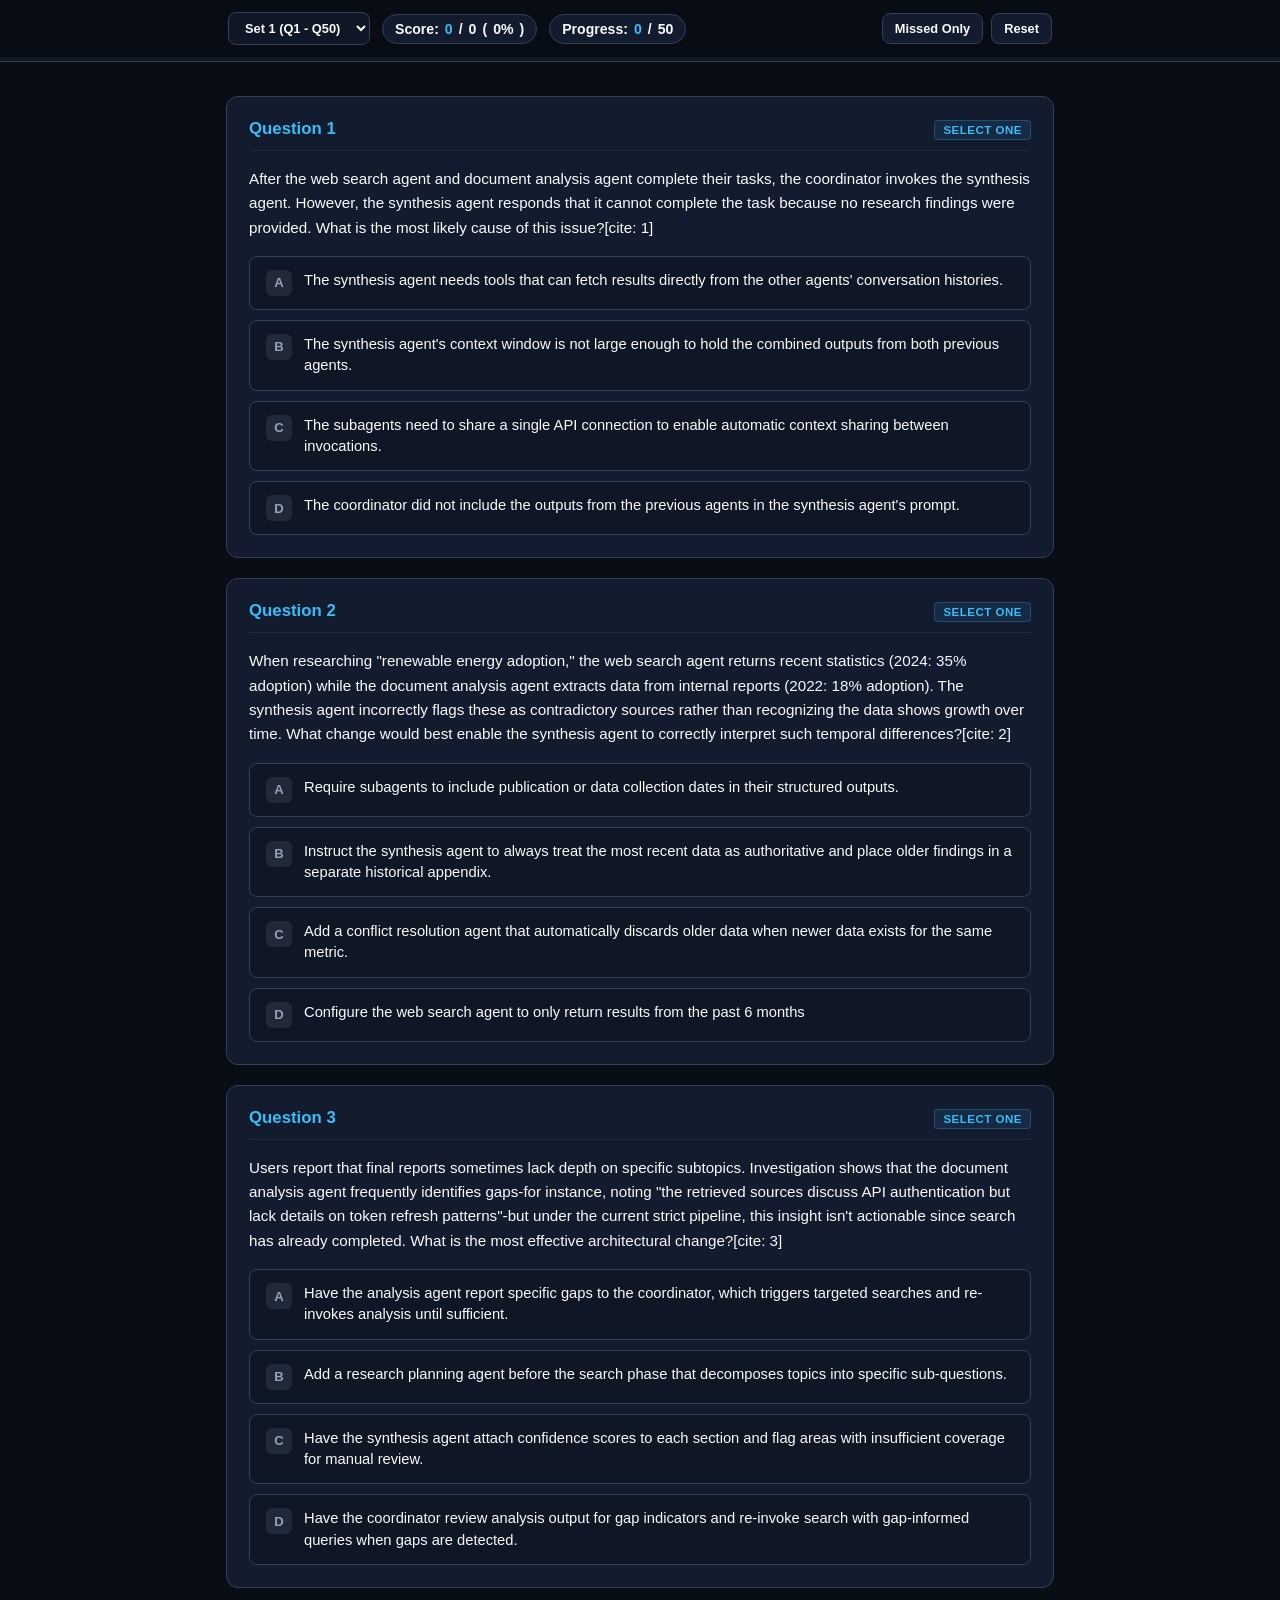
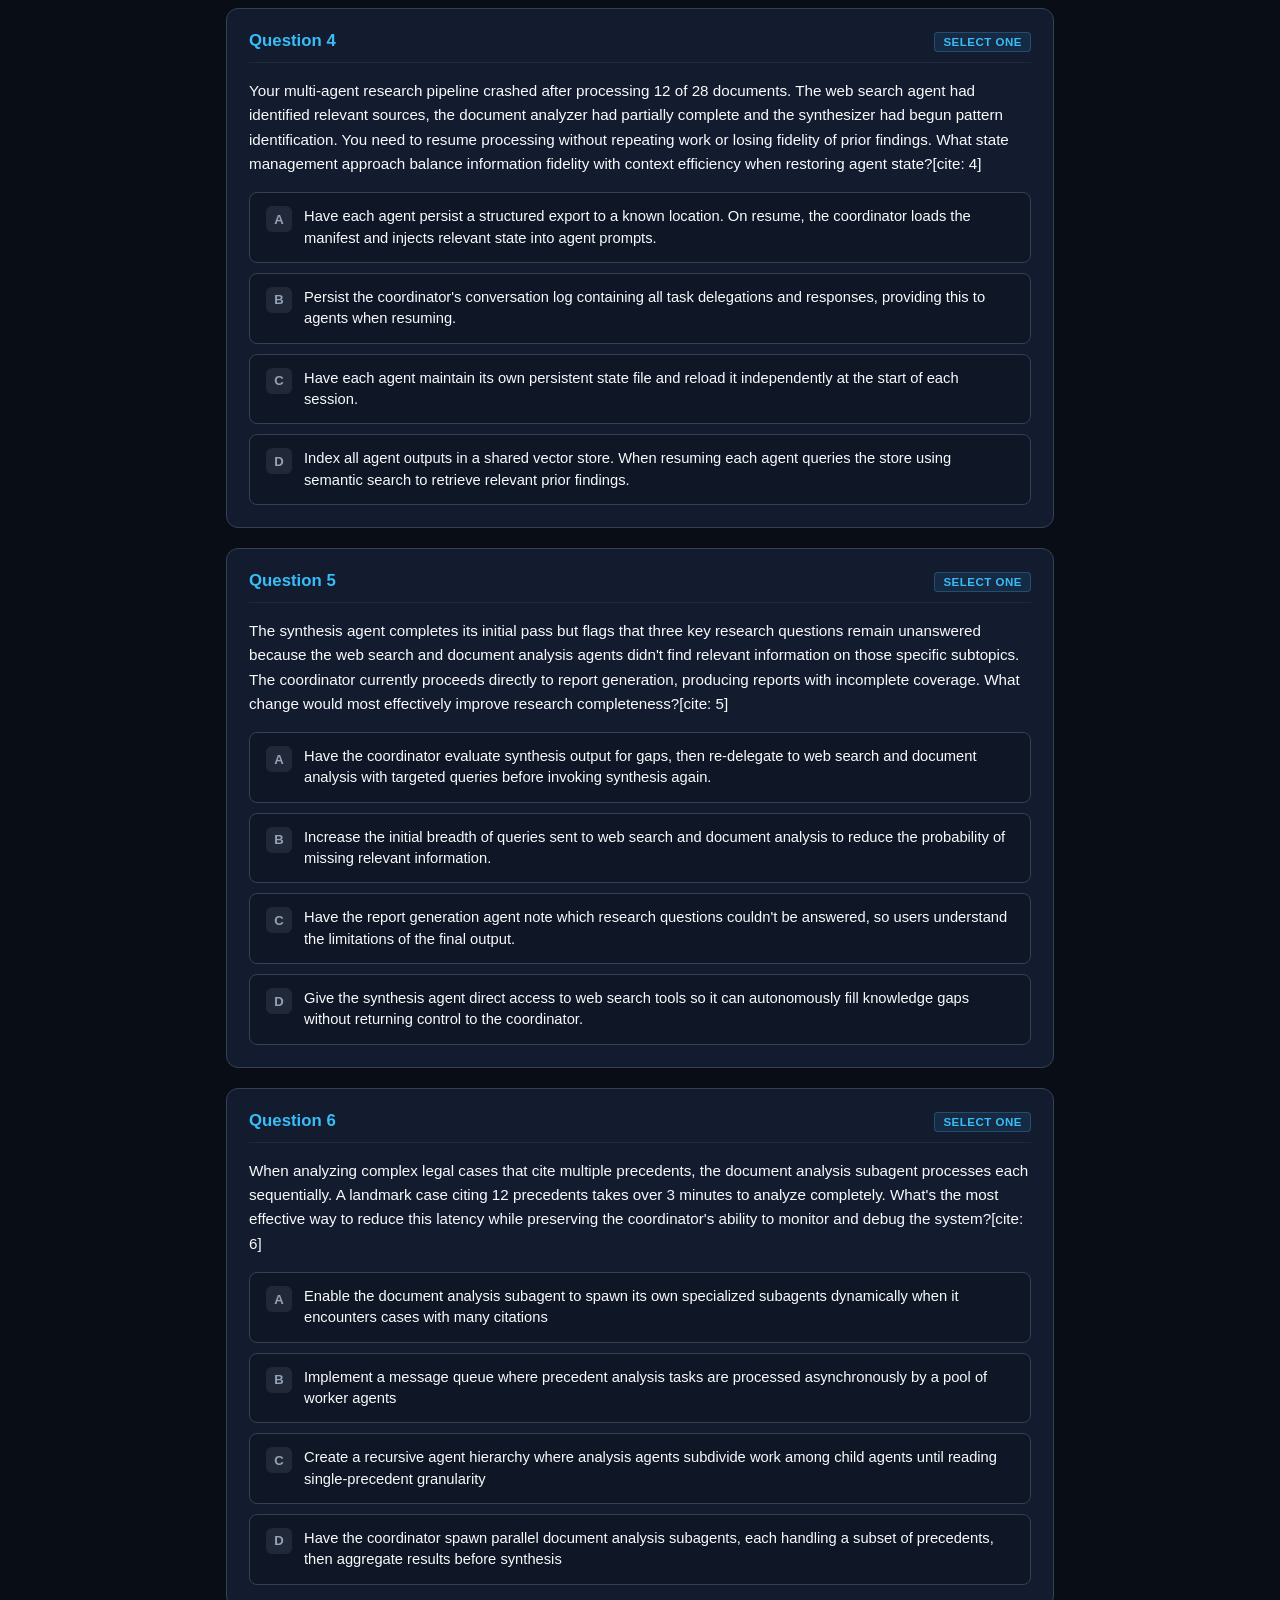
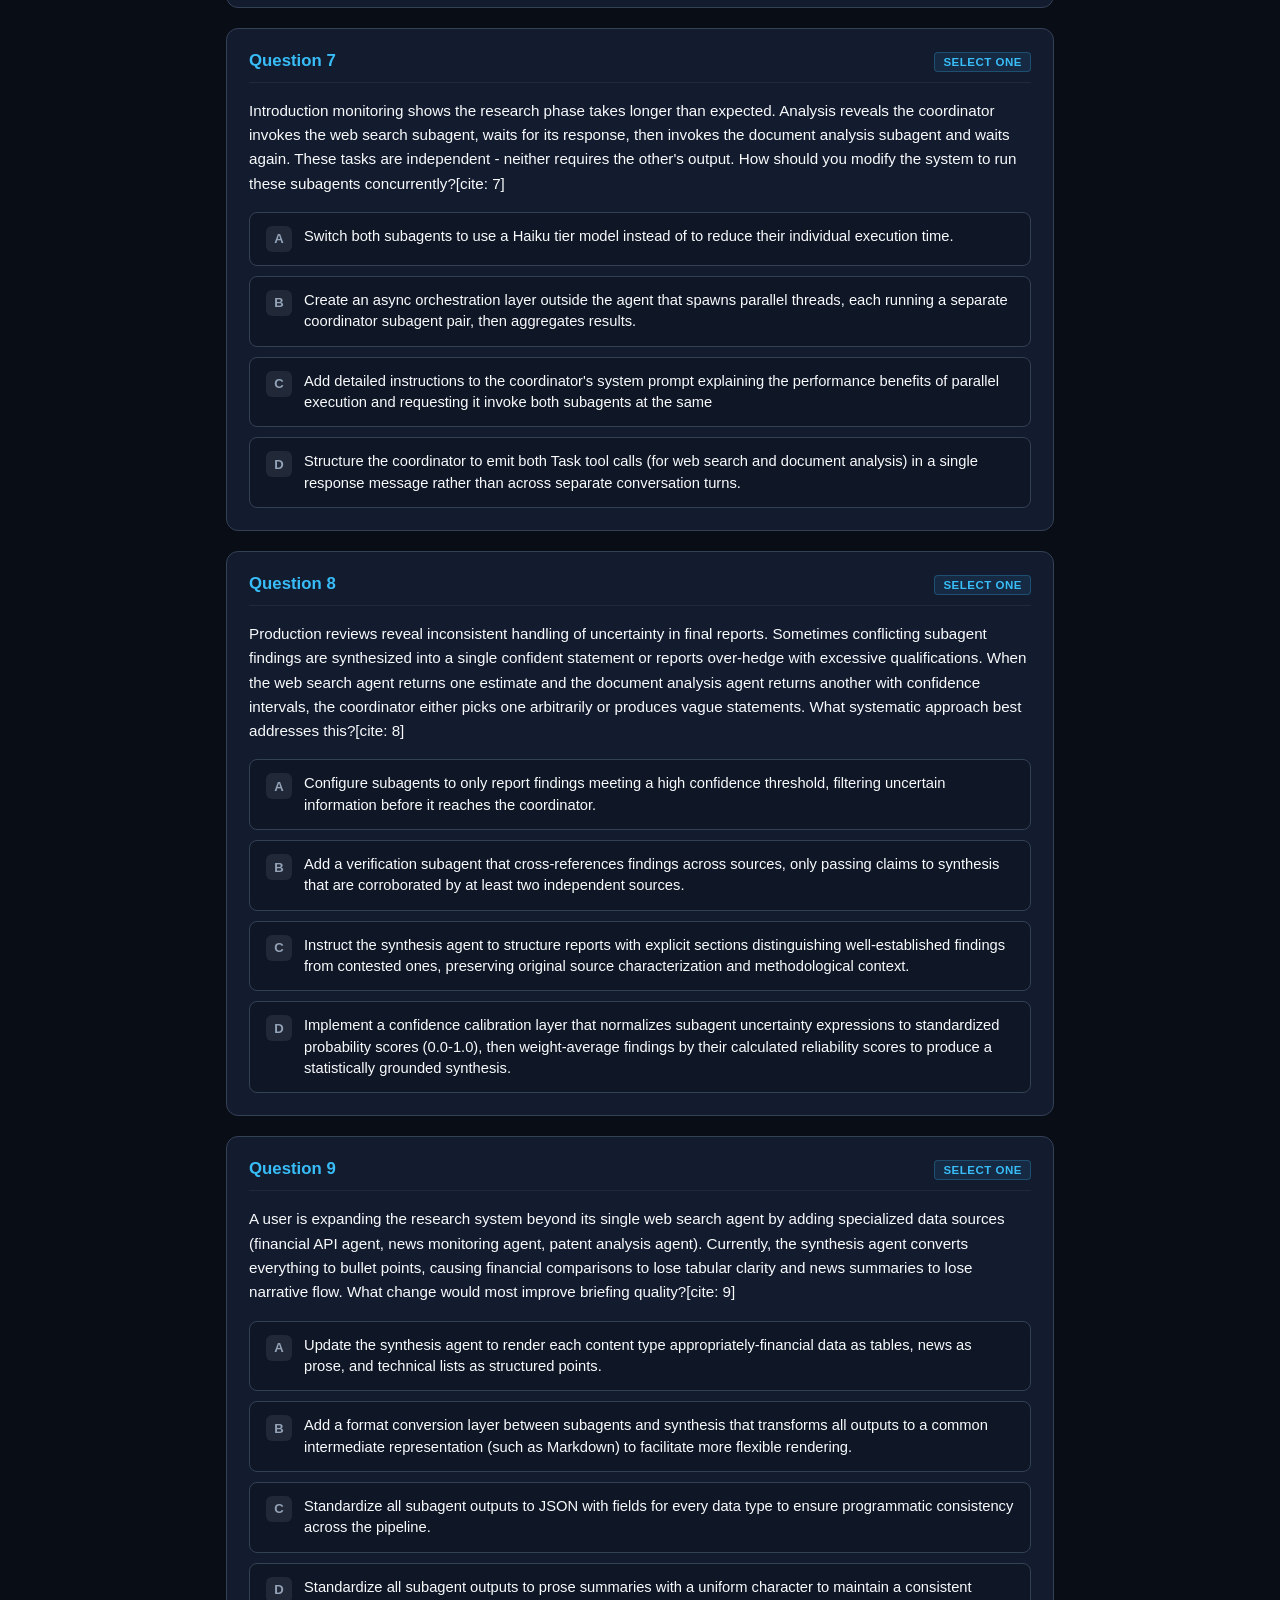
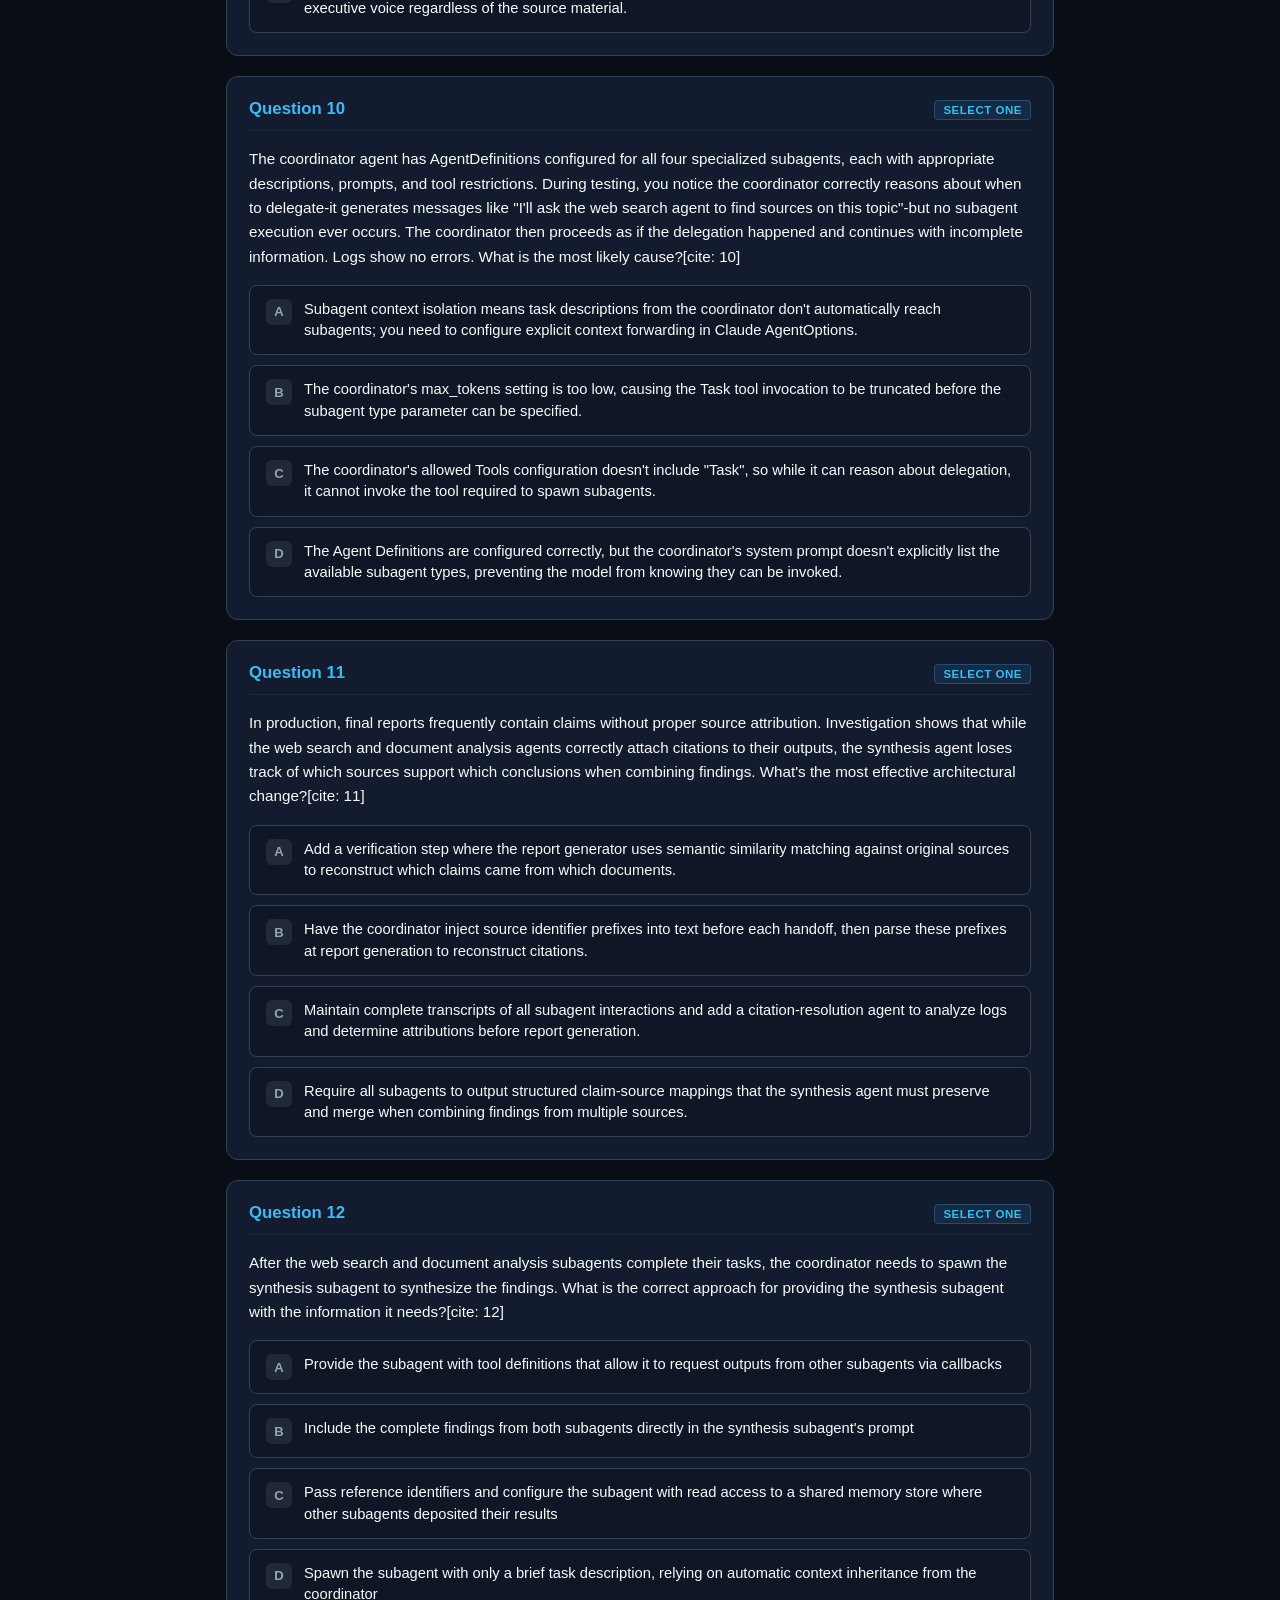
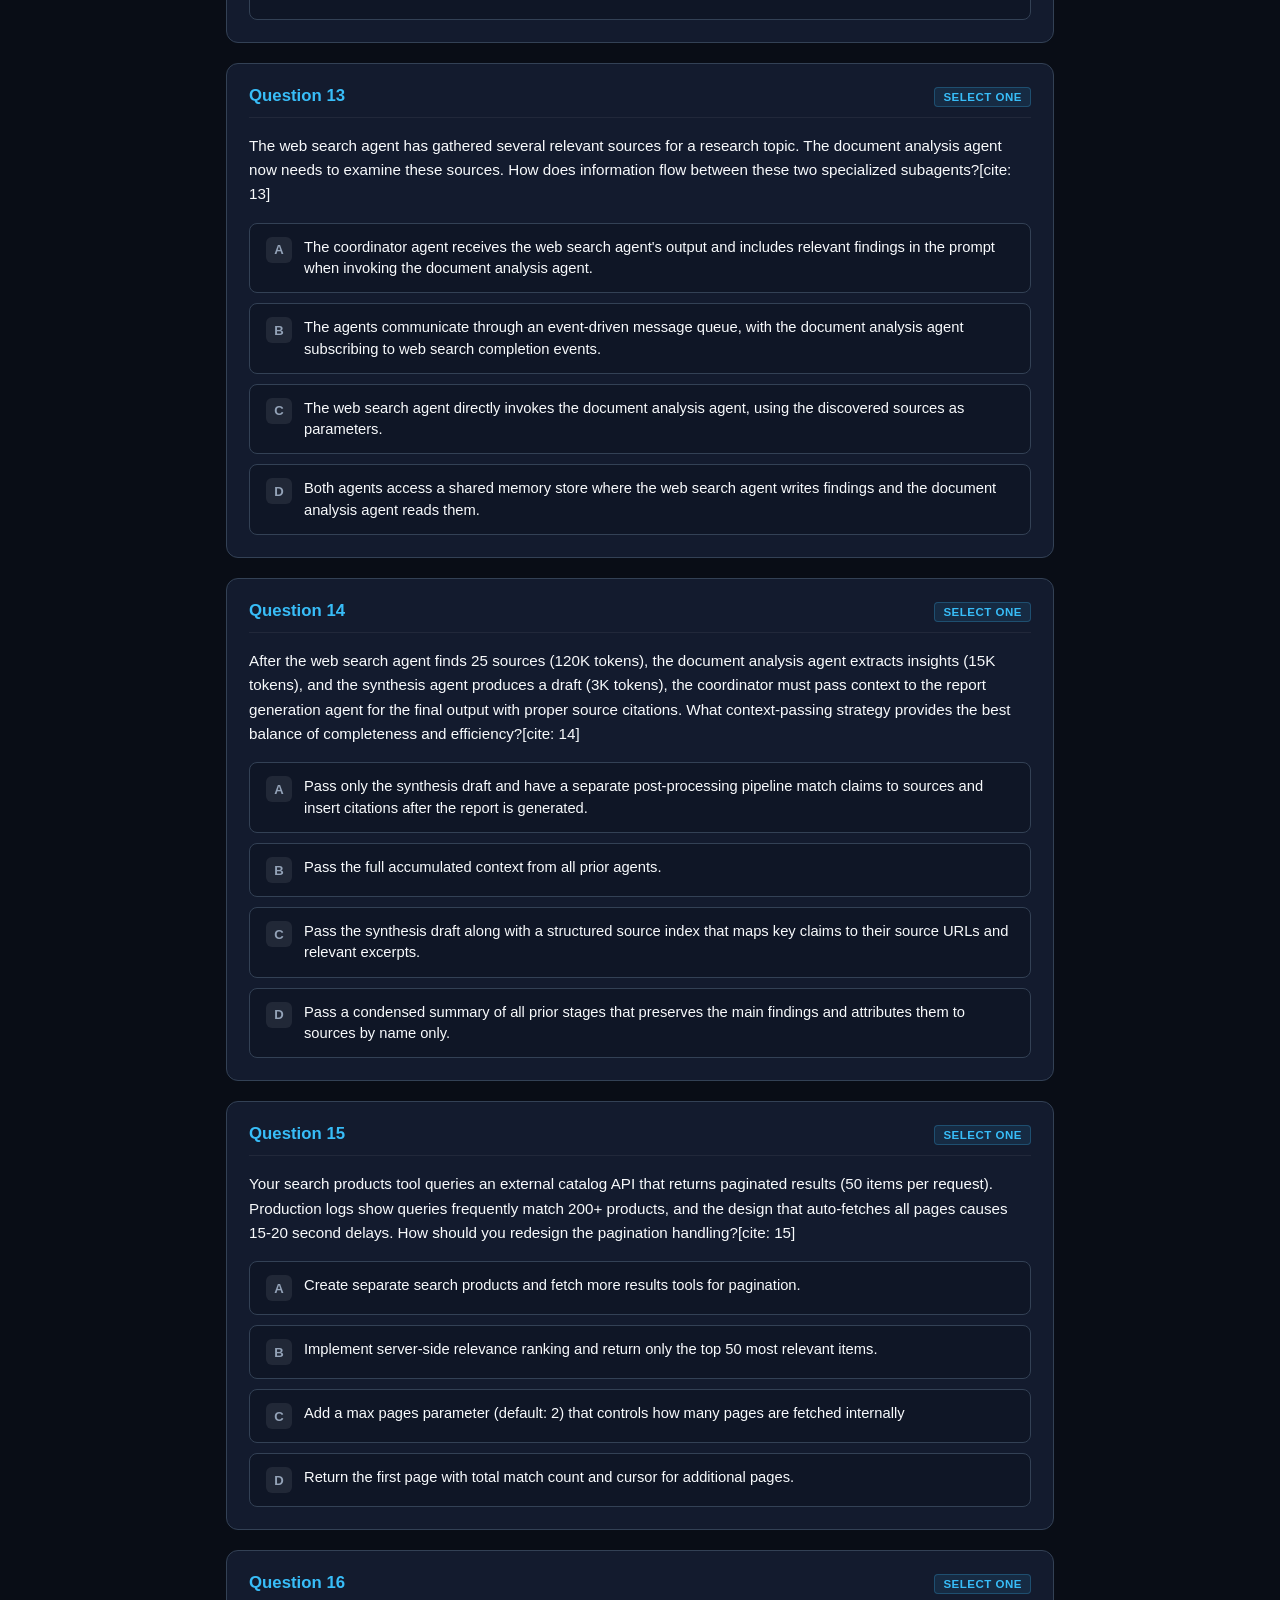
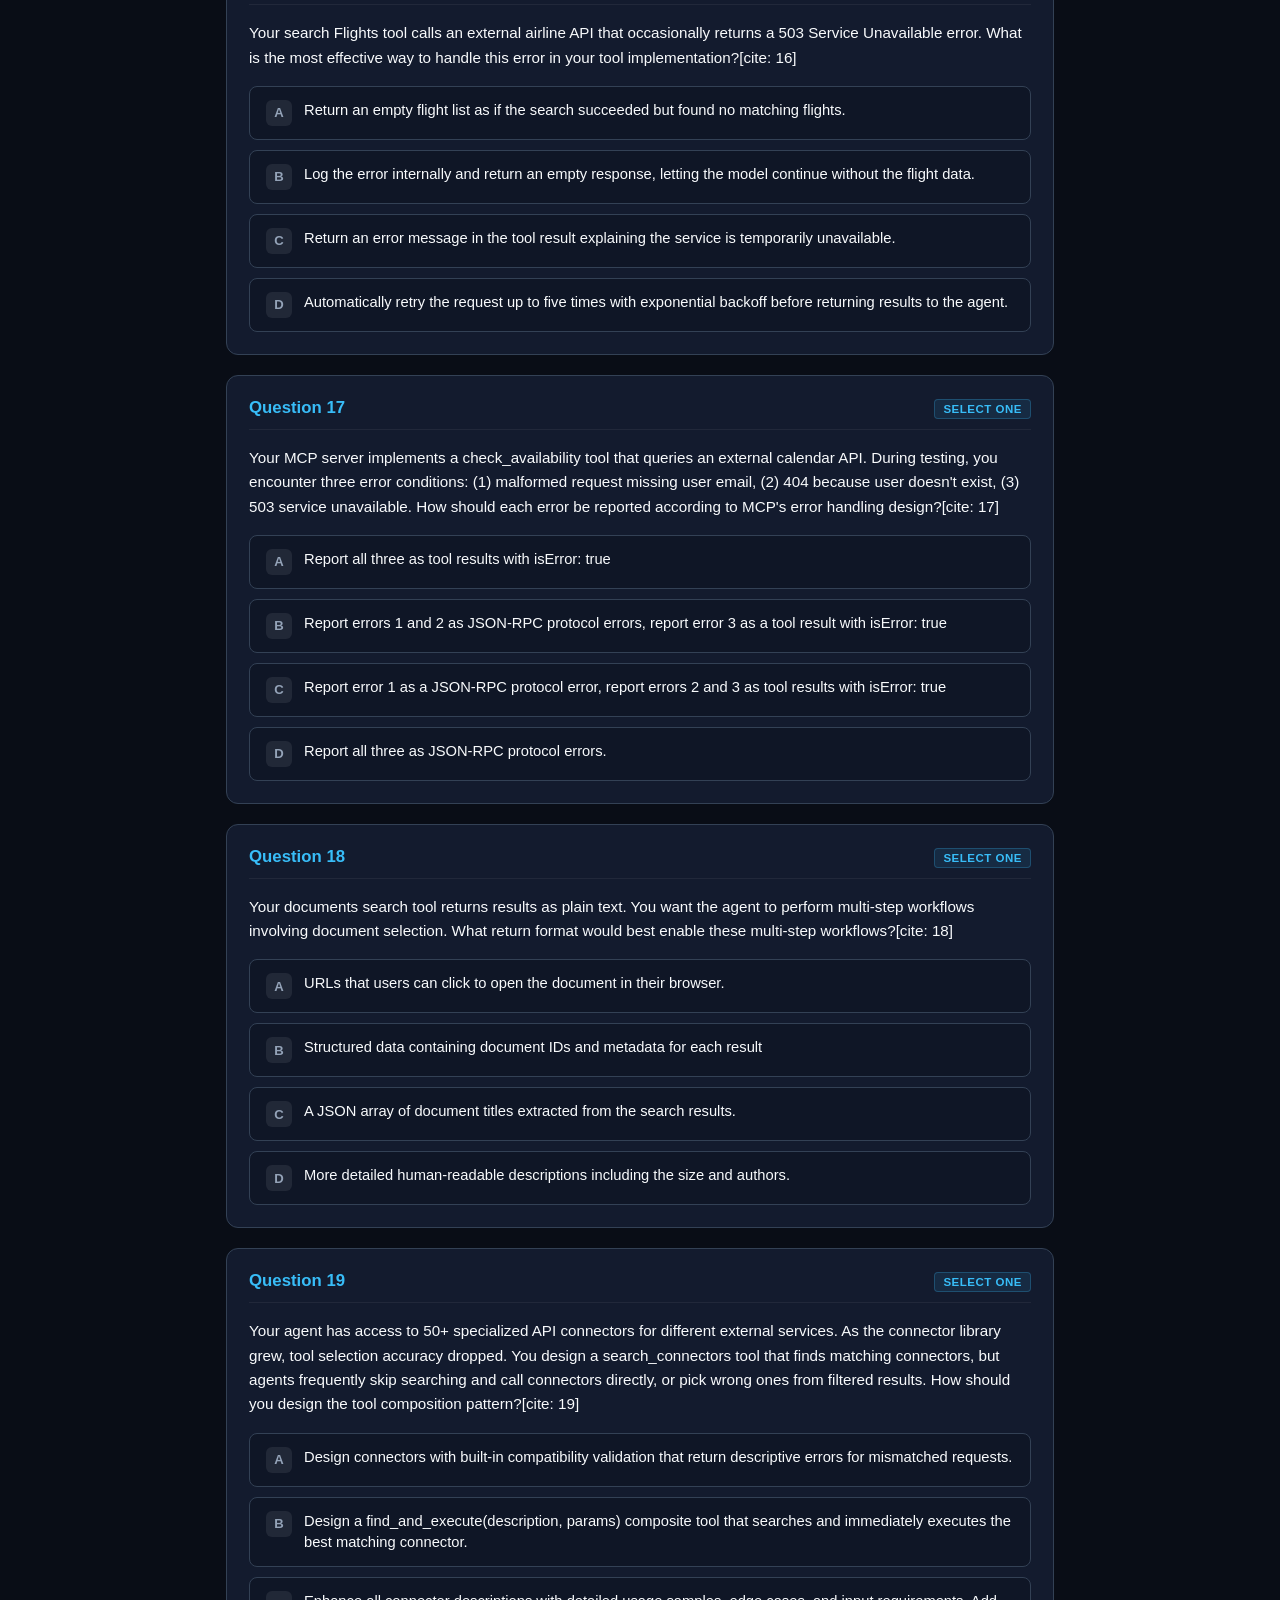
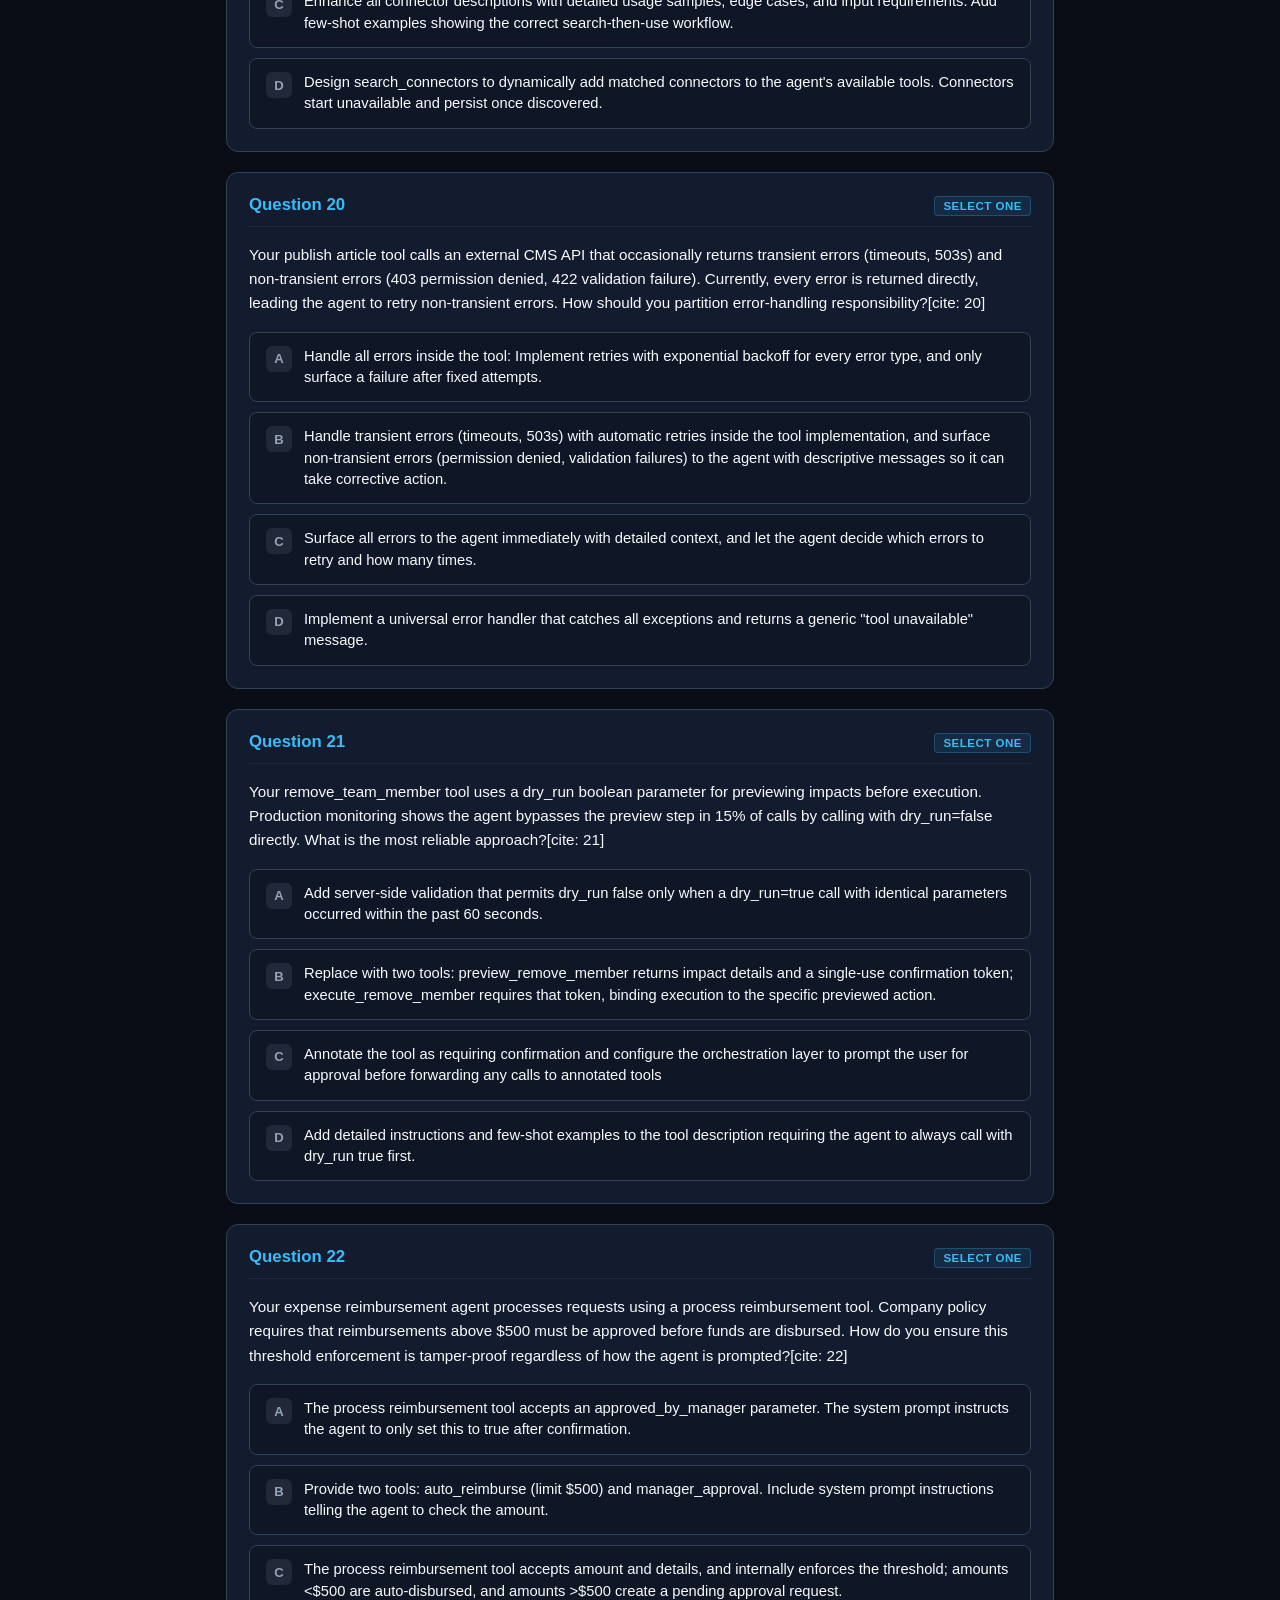
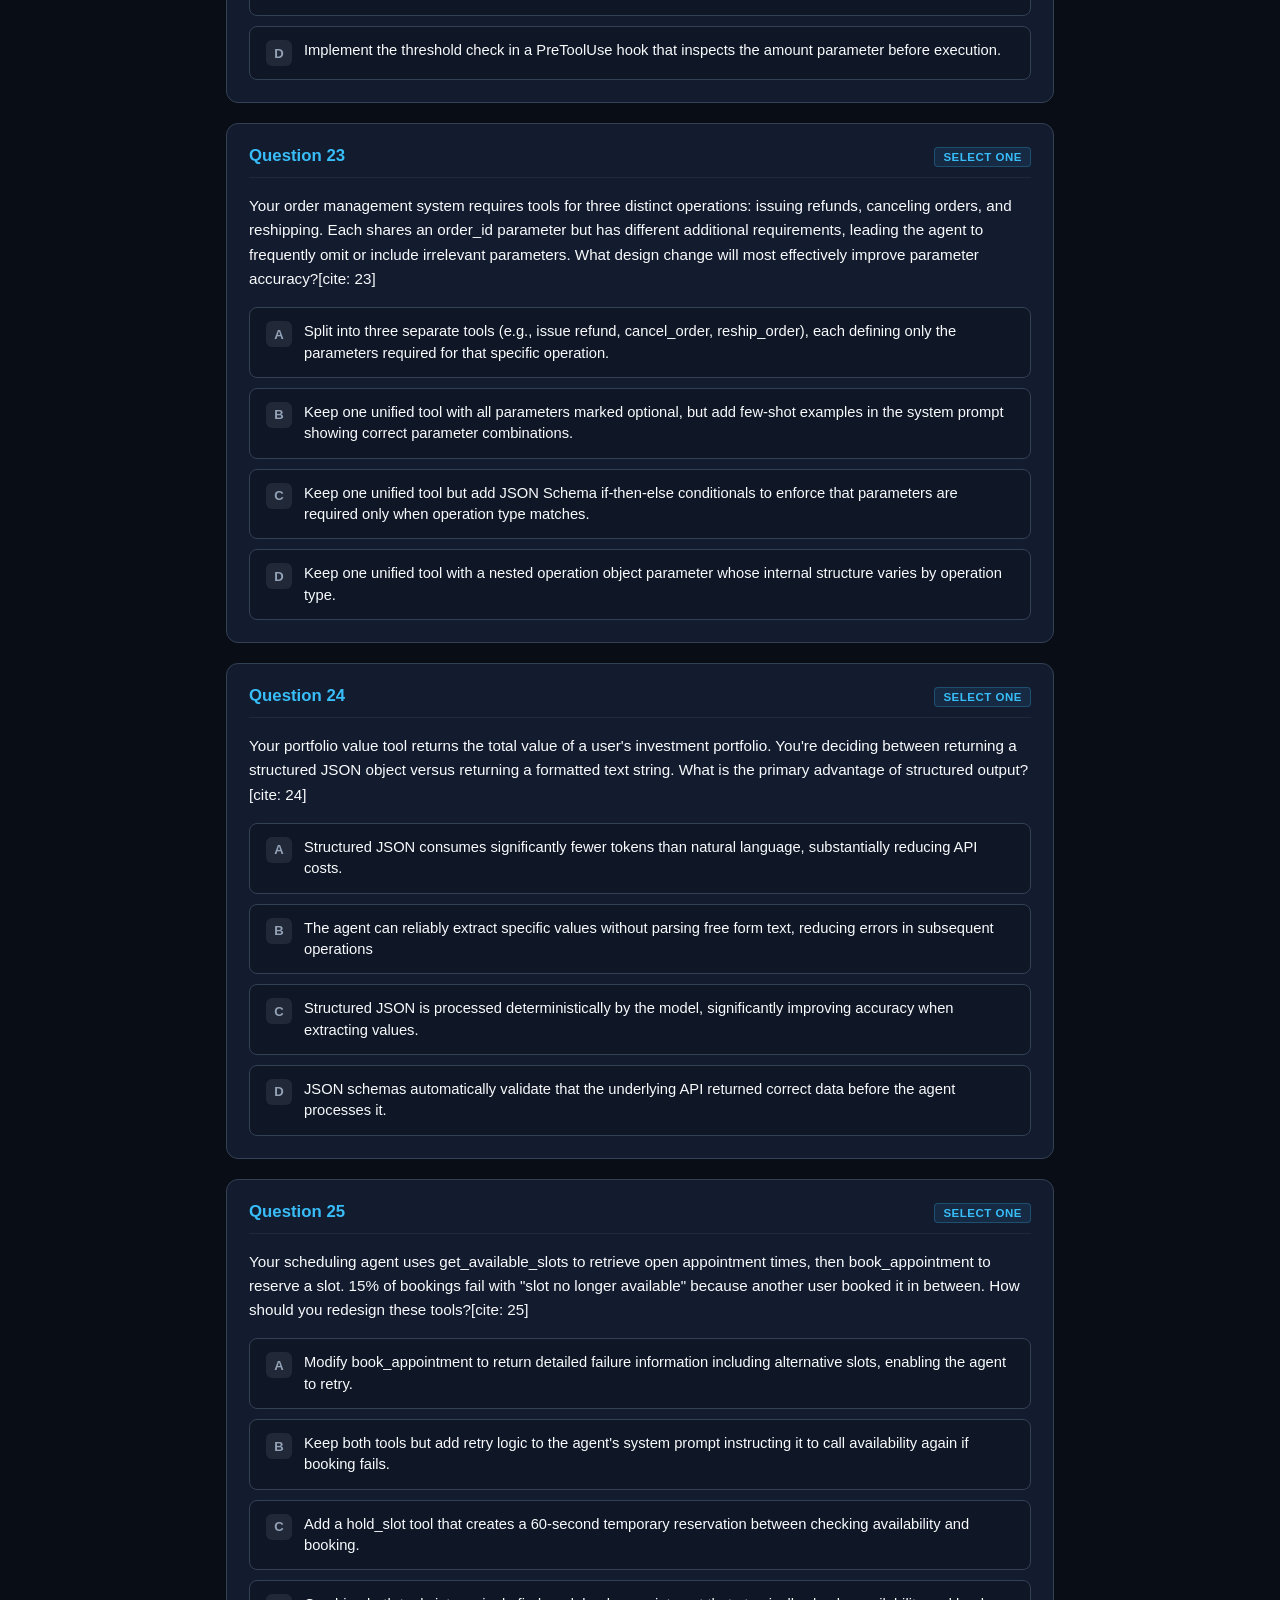
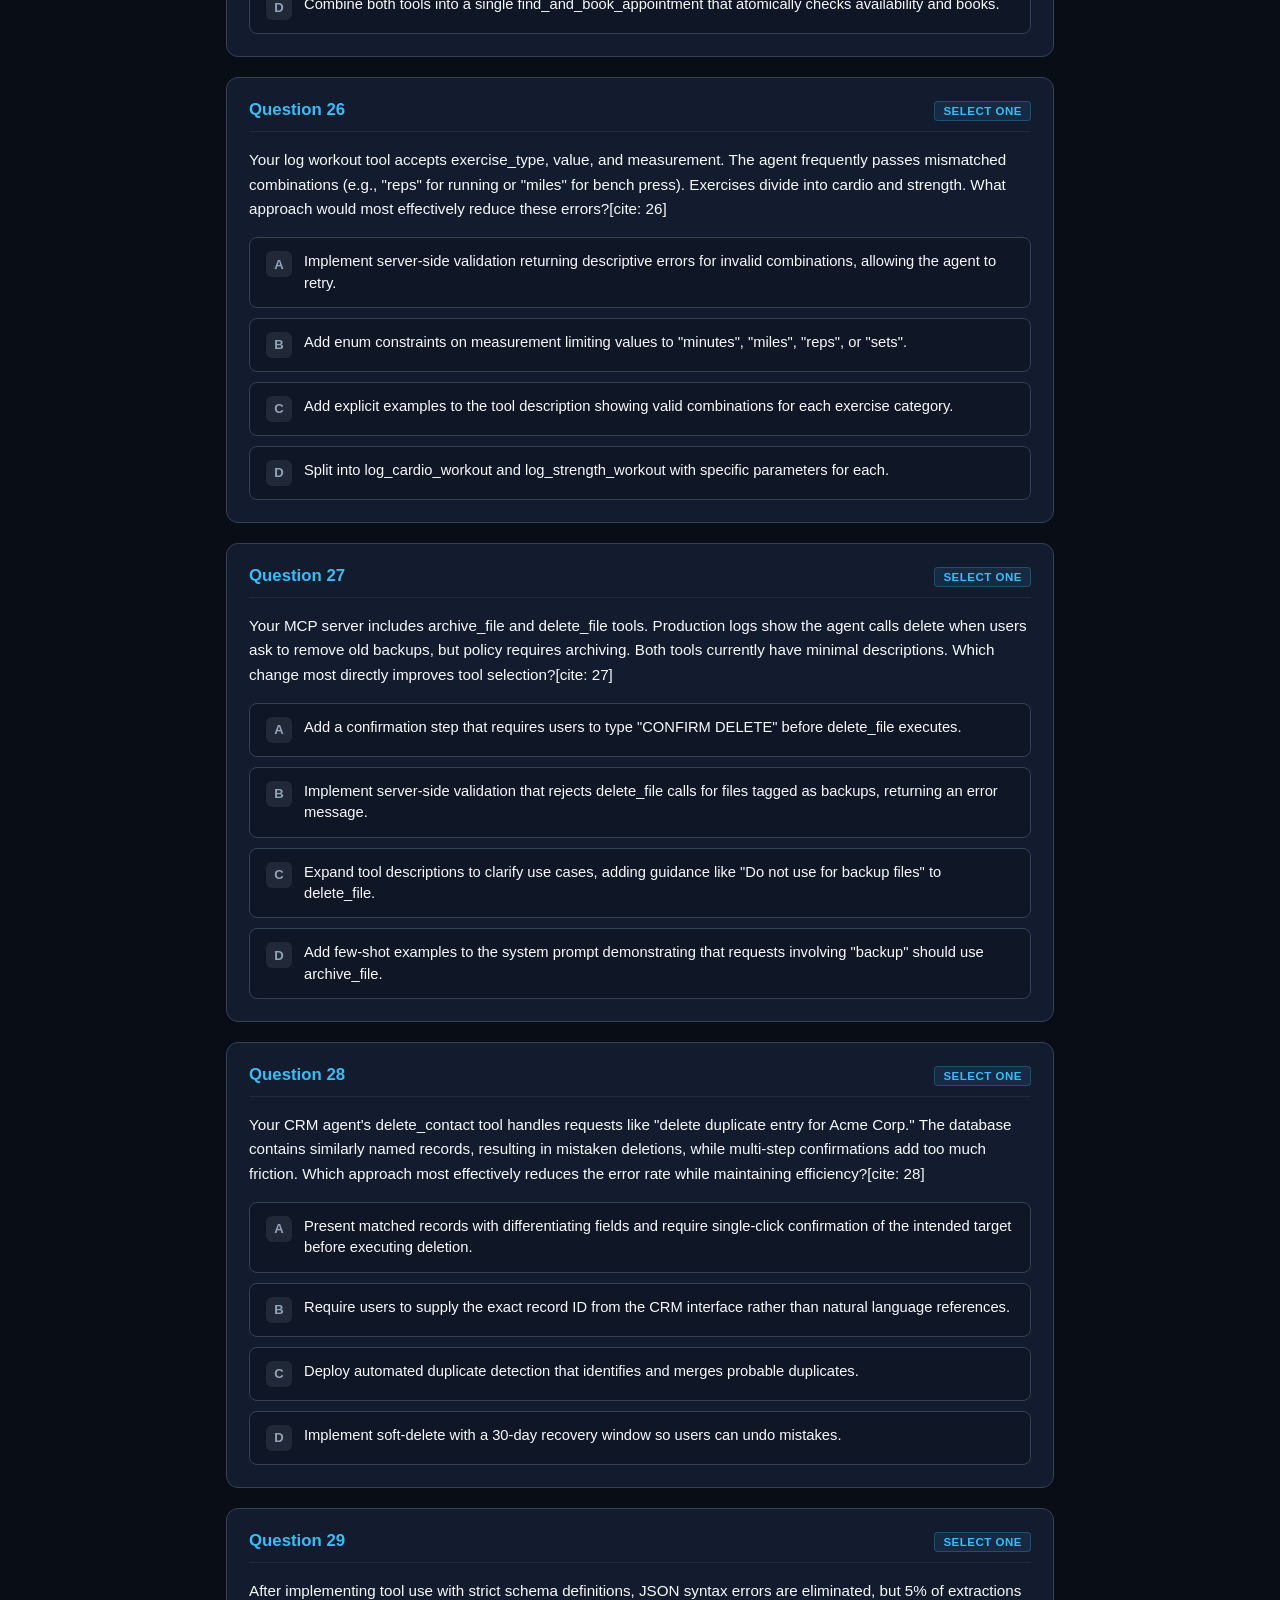
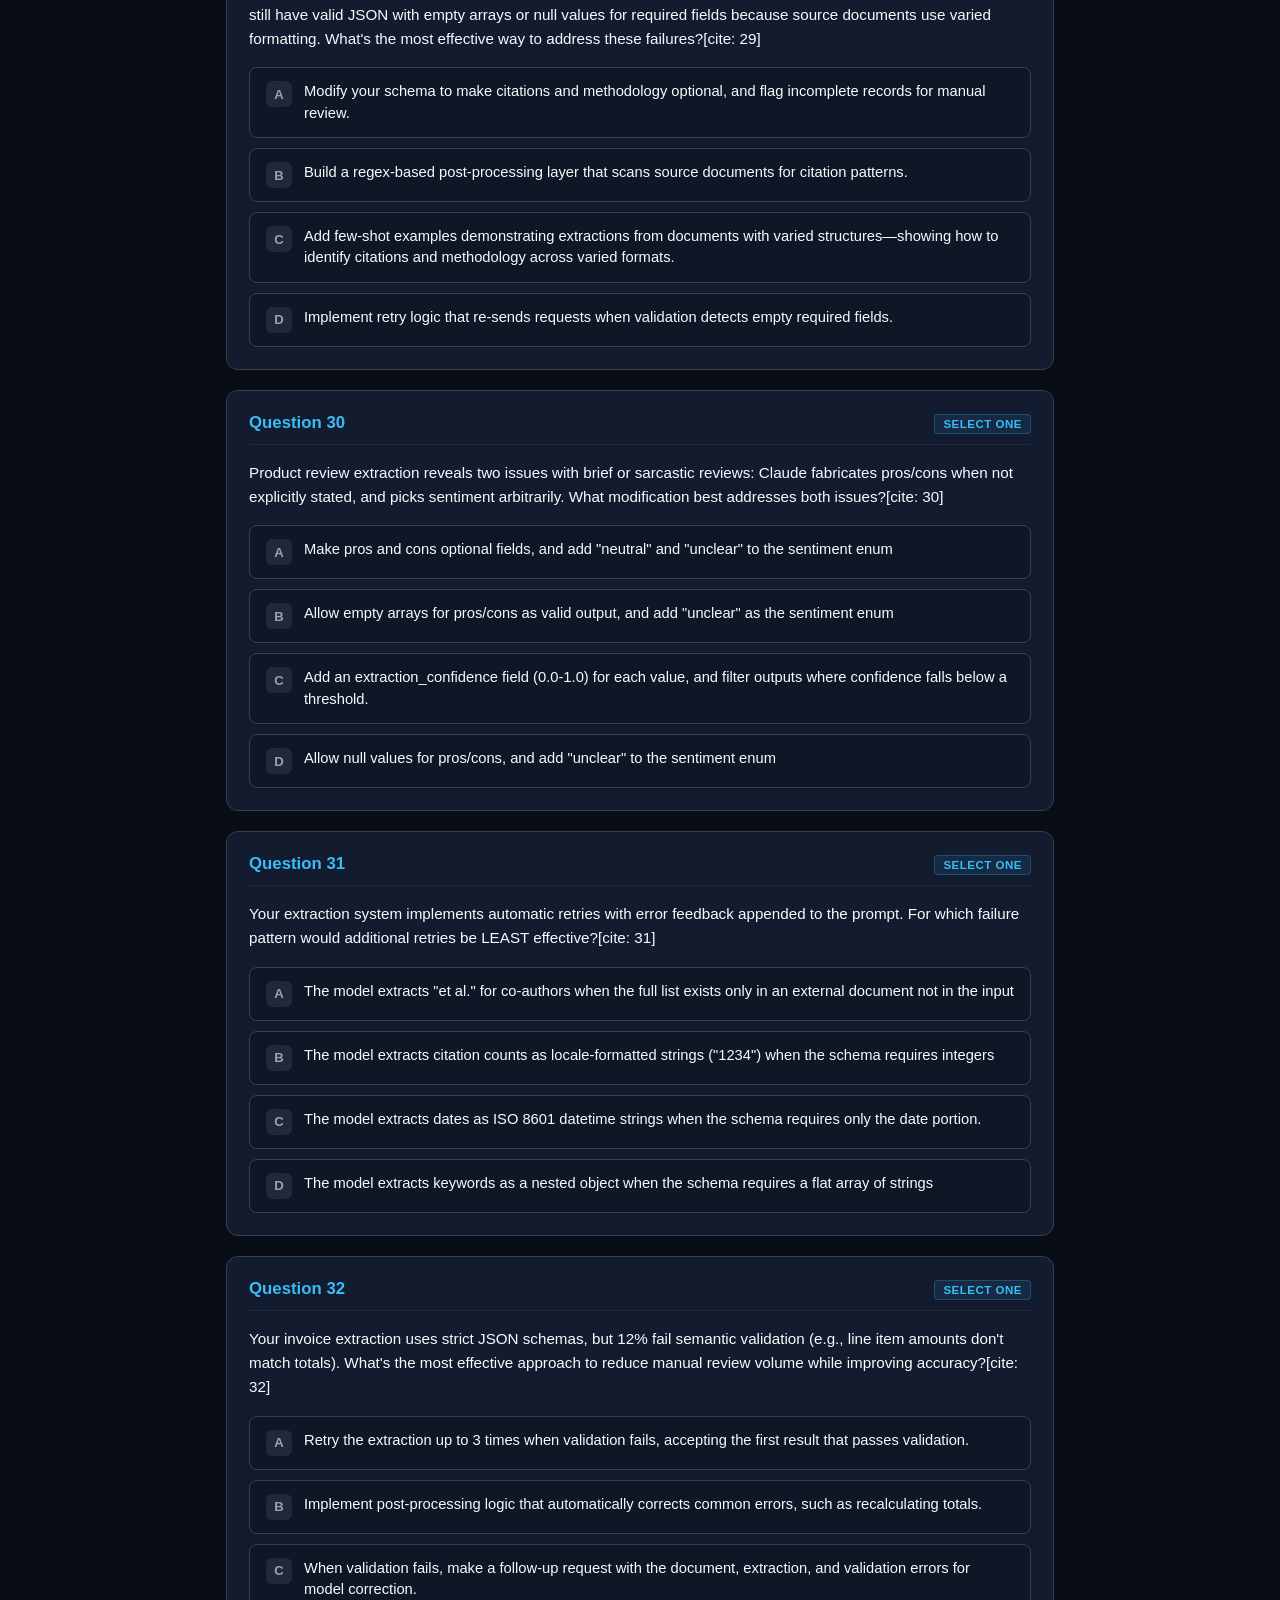
==== commit 3caa6496: "Update index.html" ====
--- a/index.html
+++ b/index.html
@@ -13,8 +13,8 @@
       <div class="hud-stats">
         <select id="set-selector" class="set-selector">
           <option value="set1">Set 1 (Q1 - Q50)</option>
-          <option value="set2">Set 2 (Q21 - Q60)</option>
-          <option value="set3">Set 3 (Q41 - Q65)</option>
+          <option value="set2">Set 2 (Q1 - Q60)</option>
+          <option value="set3">Set 3 (Q1 - Q65)</option>
         </select>
         <div class="hud-pill">Score: <span id="hud-score" class="num">0</span> / <span id="hud-attempted">0</span> (<span id="hud-pct">0%</span>)</div>
         <div class="hud-pill">Progress: <span id="hud-answered" class="num">0</span> / <span id="hud-total">0</span></div>
@@ -55,4 +55,4 @@
   <script src="script.js"></script>
 </body>
 </html>
-  +  
